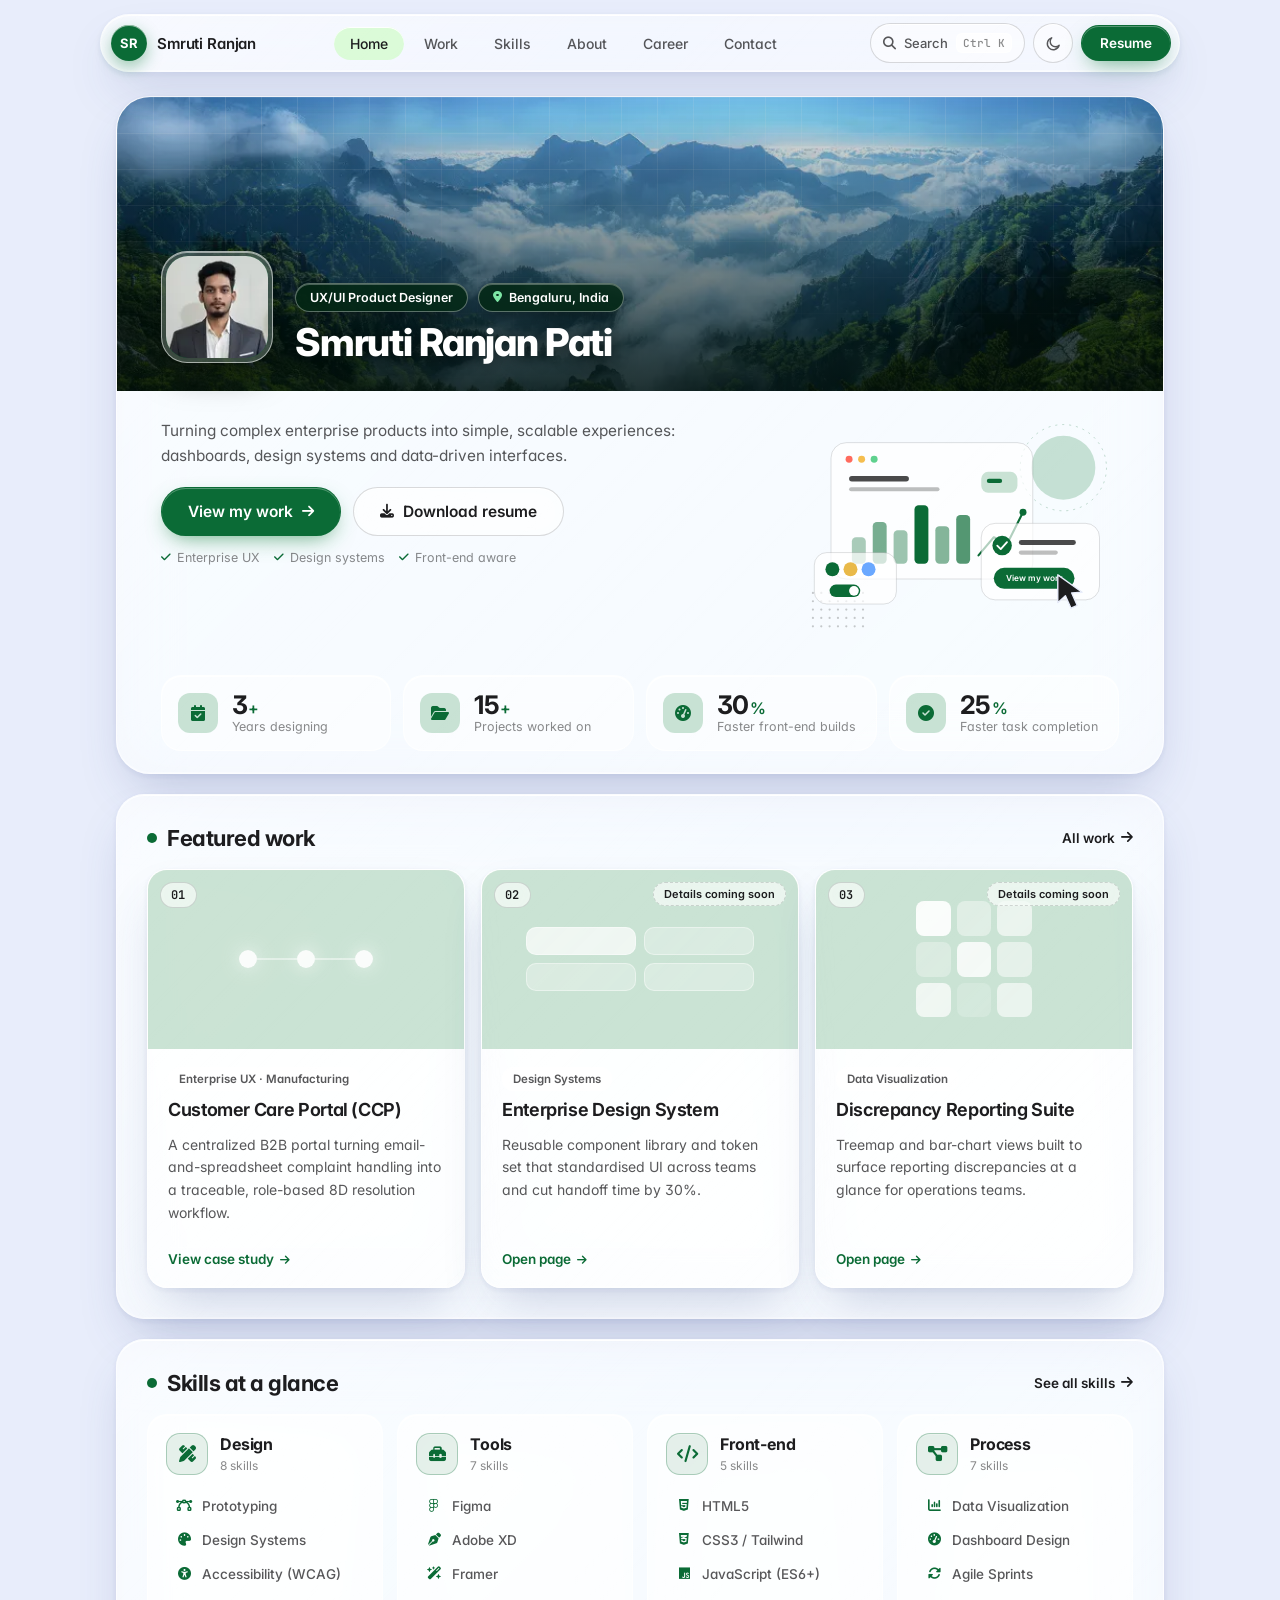
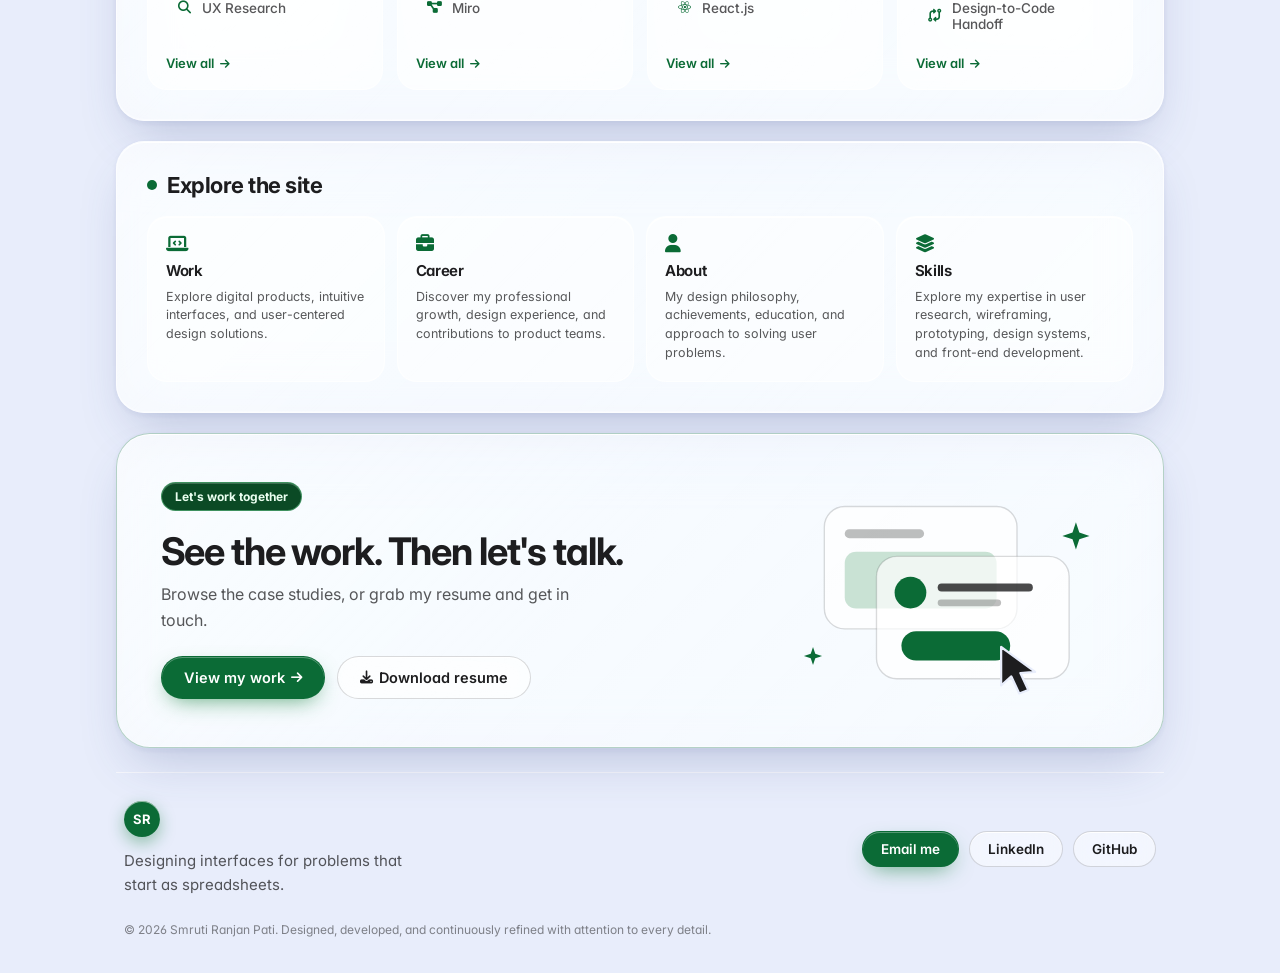
==== index.html @ a0b71710 "initial commit" ====
<!doctype html>
<html lang="en">
  <head>
    <meta charset="UTF-8" />
    <meta
      name="viewport"
      content="width=device-width, initial-scale=1.0, viewport-fit=cover"
    />
    <link rel="icon" type="image/x-icon" href="./assets/favicon.ico" />
    <link rel="apple-touch-icon" href="./assets/favicon.ico" />
    <title>Smruti Ranjan - UX/UI Product Designer</title>
    <meta
      name="description"
      content="Smruti Ranjan Pati - UX/UI Product Designer specializing in enterprise dashboards, design systems and data-driven interfaces."
    />
    <meta name="author" content="Smruti Ranjan Pati" />
    <meta name="theme-color" content="#05060B" />
    <meta name="robots" content="index, follow" />
    <link
      rel="canonical"
      href="https://smrutiranjanpati.github.io/Smruti-ranjan/"
    />
    <meta property="og:type" content="website" />
    <meta
      property="og:url"
      content="https://smrutiranjanpati.github.io/Smruti-ranjan/"
    />
    <meta
      property="og:title"
      content="Smruti Ranjan - UX/UI Product Designer"
    />
    <meta
      property="og:description"
      content="Enterprise dashboards, design systems and data-driven interfaces. connect: smrutirtg@gmail.com · +91 93484 04629."
    />
    <meta
      property="og:image"
      content="https://smrutiranjanpati.github.io/Smruti-ranjan/assets/Smruti_Ranjan.webp"
    />
    <meta name="twitter:card" content="summary" />

    <script type="application/ld+json">
      {
        "@context": "https://schema.org",
        "@type": "Person",
        "name": "Smruti Ranjan Pati",
        "jobTitle": "UX/UI Product Designer",
        "url": "https://smrutiranjanpati.github.io/Smruti-ranjan/",
        "email": "mailto:smrutirtg@gmail.com",
        "address": {
          "@type": "PostalAddress",
          "addressLocality": "Bengaluru",
          "addressCountry": "IN"
        },
        "sameAs": [
          "https://www.linkedin.com/in/smruti-ranjan007",
          "https://github.com/SmrutiRanjanPati"
        ]
      }
    </script>

    <link rel="preconnect" href="https://fonts.googleapis.com" />
    <link rel="preconnect" href="https://fonts.gstatic.com" crossorigin />
    <link rel="preconnect" href="https://cdnjs.cloudflare.com" crossorigin />
    <link
      href="https://fonts.googleapis.com/css2?family=Inter:wght@400;500;600;700;800&family=JetBrains+Mono:wght@400;500;600&display=swap"
      rel="stylesheet"
    />
    <link
      rel="stylesheet"
      href="https://cdnjs.cloudflare.com/ajax/libs/font-awesome/6.7.2/css/all.min.css"
    />
    <link rel="stylesheet" href="css/style.css" />
    <link rel="stylesheet" href="css/pages.css" />
    <script>
      (function () {
        var saved = localStorage.getItem("sr-theme");
        var theme =
          saved ||
          (window.matchMedia("(prefers-color-scheme: light)").matches
            ? "light"
            : "dark");
        if (theme === "light")
          document.documentElement.setAttribute("data-theme", "light");
      })();
    </script>
  </head>

  <body data-page="home">
    <div data-component="header"></div>
    <main id="top">
      <!-- HERO -->
      <section class="card hero reveal">
        <div class="hero-banner">
          <div class="hero-head">
            <div class="hero-avatar">
              <img
                src="./assets/Smruti_Ranjan.webp"
                alt="Portrait of Smruti Ranjan Pati"
                width="112"
                height="112"
                fetchpriority="high"
                decoding="async"
              />
            </div>
            <div class="hero-id">
              <div class="hero-top">
                <span class="page-eyebrow hero-eyebrow"
                  >UX/UI Product Designer</span
                >
                <p class="hero-meta">
                  <i class="fa-solid fa-location-dot" aria-hidden="true"></i
                  ><span>Bengaluru, India</span>
                </p>
              </div>
              <h1 class="hero-name">Smruti Ranjan Pati</h1>
            </div>
          </div>
        </div>

        <div class="hero-body">
          <div class="hero-copy">
            <p class="hero-headline">
              Turning complex enterprise products into simple, scalable
              experiences: dashboards, design systems and data-driven
              interfaces.
            </p>
            <div class="hero-actions">
              <a class="btn btn-solid btn-xl magnetic" href="work.html"
                >View my work
                <i class="fa-solid fa-arrow-right" aria-hidden="true"></i
              ></a>
              <a
                class="btn btn-outline btn-xl magnetic"
                href="Smruti_Ranjan_Pati_Resume.pdf"
                download
                ><i class="fa-solid fa-download" aria-hidden="true"></i>
                Download resume</a
              >
            </div>
            <p class="hero-note">
              <span
                ><i class="fa-solid fa-check" aria-hidden="true"></i> Enterprise
                UX</span
              >
              <span
                ><i class="fa-solid fa-check" aria-hidden="true"></i> Design
                systems</span
              >
              <span
                ><i class="fa-solid fa-check" aria-hidden="true"></i> Front-end
                aware</span
              >
            </p>
          </div>
          <div class="hero-art" data-art="hero" aria-hidden="true"></div>
        </div>

        <div class="stat-row">
          <div class="stat">
            <span class="stat-ico"
              ><i class="fa-solid fa-calendar-check" aria-hidden="true"></i
            ></span>
            <div class="stat-body">
              <div>
                <span class="stat-num" data-target="3">0</span
                ><span class="stat-suffix">+</span>
              </div>
              <span class="stat-label">Years designing</span>
            </div>
          </div>
          <div class="stat">
            <span class="stat-ico"
              ><i class="fa-solid fa-folder-open" aria-hidden="true"></i
            ></span>
            <div class="stat-body">
              <div>
                <span class="stat-num" data-target="15">0</span
                ><span class="stat-suffix">+</span>
              </div>
              <span class="stat-label">Projects worked on</span>
            </div>
          </div>
          <div class="stat">
            <span class="stat-ico"
              ><i class="fa-solid fa-gauge-high" aria-hidden="true"></i
            ></span>
            <div class="stat-body">
              <div>
                <span class="stat-num" data-target="30">0</span
                ><span class="stat-suffix">%</span>
              </div>
              <span class="stat-label">Faster front-end builds</span>
            </div>
          </div>
          <div class="stat">
            <span class="stat-ico"
              ><i class="fa-solid fa-circle-check" aria-hidden="true"></i
            ></span>
            <div class="stat-body">
              <div>
                <span class="stat-num" data-target="25">0</span
                ><span class="stat-suffix">%</span>
              </div>
              <span class="stat-label">Faster task completion</span>
            </div>
          </div>
        </div>
      </section>

      <div class="stack">
        <!-- FEATURED WORK -->
        <section class="card reveal" id="work">
          <div class="section-head">
            <h2 class="card-title">Featured work</h2>
            <a class="text-link" href="work.html"
              >All work
              <i class="fa-solid fa-arrow-right" aria-hidden="true"></i
            ></a>
          </div>
          <div class="work-grid" id="featuredWork"></div>
          <noscript
            ><p class="about-text">
              <a href="work.html">Browse all case studies</a>
            </p></noscript
          >
        </section>

        <!-- SKILLS AT A GLANCE (built from js/data.js by js/home.js) -->
        <section class="card reveal" id="skills-snapshot">
          <div class="section-head">
            <h2 class="card-title">Skills at a glance</h2>
            <a class="text-link" href="skills.html"
              >See all skills
              <i class="fa-solid fa-arrow-right" aria-hidden="true"></i
            ></a>
          </div>
          <div class="glance-grid" id="skillGlance"></div>
          <noscript
            ><p class="about-text">
              <a href="skills.html">Browse all skills</a>
            </p></noscript
          >
        </section>

        <!-- EXPLORE -->
        <section class="card reveal" id="explore">
          <h2 class="card-title">Explore the site</h2>
          <div class="explore-grid">
            <a class="explore-card" href="work.html"
              ><i class="fa-solid fa-laptop-code" aria-hidden="true"></i>
              <h3>Work</h3>
              <p>Explore digital products, intuitive interfaces, and user-centered design solutions.</p></a
            >
            <a class="explore-card" href="career.html"
              ><i class="fa-solid fa-briefcase" aria-hidden="true"></i>
              <h3>Career</h3>
              <p>Discover my professional growth, design experience, and contributions to product teams.</p></a
            >
            <a class="explore-card" href="about.html"
              ><i class="fa-solid fa-user" aria-hidden="true"></i>
              <h3>About</h3>
              <p>My design philosophy, achievements, education, and approach to solving user problems.</p></a
            >

            <a class="explore-card" href="skills.html"
              ><i class="fa-solid fa-layer-group" aria-hidden="true"></i>
              <h3>Skills</h3>
              <p>Explore my expertise in user research, wireframing, prototyping, design systems, and front-end development.</p></a
            >
          </div>
        </section>
      </div>
      <div data-component="footer"></div>
    </main>

    <script src="js/data.js" defer></script>
    <script src="js/illustrations.js" defer></script>
    <script src="js/components.js" defer></script>
    <script src="js/work.js" defer></script>
    <script src="js/home.js" defer></script>
  </body>
</html>
---- css/style.css ----
/* =====================================================================
   SMRUTI RANJAN — PORTFOLIO
   Liquid Glass design system
   Translucent, blurred, light-refracting surfaces over a living
   colour field. Token names are kept stable so the cursor
   and the case-study pages keep working.
   ===================================================================== */

/* ============ TOKENS ============ */
:root {
  /* base + legacy-compatible tokens */
  --void: #05060b;
  --surface: #11131b;
  --surface-2: rgba(255, 255, 255, 0.07);
  --surface-3: rgba(255, 255, 255, 0.12);
  --surface-4: rgba(185, 255, 163, 0.199);
  --text: #f5f5f7;
  --text-muted: rgba(245, 245, 247, 0.74);
  --text-faint: rgba(245, 245, 247, 0.52);

  /* accents (Apple system hues) */
  --violet: #15803d; /* primary accent — dark green (fills, buttons) */
  --violet-soft: rgba(21, 128, 61, 0.22);
  --eyebrow-color:#d0ffce;
  --page-eyebrow:#003315bd;
  --green-soft: rgba(95, 209, 142, 0.14);
  --cyan: #5fd18e; /* green used for icons / text accents */
  --amber: #ff9f0a;
  --pink: #ff375f;
  --purple: #bf5af2;
  --accent-ink: #ffffff;

  /* glass material */
  --glass-bg: rgba(255, 255, 255, 0.075);
  --glass-bg-hover: rgba(255, 255, 255, 0.115);
  --glass-tint: linear-gradient(135deg, rgba(255, 255, 255, 0.16), rgba(255, 255, 255, 0.02) 45%, rgba(255, 255, 255, 0.06));
  --border: rgba(255, 255, 255, 0.12);
  --border-strong: rgba(255, 255, 255, 0.24);
  --glass-edge: rgba(255, 255, 255, 0.38);
  --glass-shadow: 0 1px 0 rgba(255, 255, 255, 0.28) inset, 0 -1px 0 rgba(255, 255, 255, 0.04) inset,
    0 24px 60px -12px rgba(0, 0, 0, 0.55), 0 2px 6px rgba(0, 0, 0, 0.25);
  --glass-shadow-sm: 0 1px 0 rgba(255, 255, 255, 0.22) inset, 0 10px 28px -10px rgba(0, 0, 0, 0.5);
  --blur: blur(28px) saturate(180%);
  --blur-sm: blur(16px) saturate(160%);
  --scrim: rgba(4, 5, 9, 0.5);

  --orb-opacity: 0.62;

  --font-display: "Inter", -apple-system, "SF Pro Display", sans-serif;
  --font-body: "Inter", -apple-system, "SF Pro Text", sans-serif;
  --font-mono: "JetBrains Mono", ui-monospace, monospace;

  --wrap: 1080px; /* page width; grows on large screens (see pages.css) */
  --radius-xl: 34px;
  --radius-lg: 28px;
  --radius-md: 20px;
  --radius-sm: 14px;

  --ease: cubic-bezier(0.16, 0.84, 0.44, 1);
  --spring: cubic-bezier(0.34, 1.56, 0.64, 1);

  --shadow-sm: var(--glass-shadow-sm);
  --shadow-md: var(--glass-shadow);

  color-scheme: dark;
}

/* ============ LIGHT THEME ============ */
[data-theme="light"] {
  --void: #e8edfb;
  --surface: #ffffff;
  --surface-2: rgba(255, 255, 255, 0.5);
  --surface-3: rgba(255, 255, 255, 0.72);
  --surface-4:  rgba(181, 255, 159, 0.404);
  --text: #1d1d1f;
  --text-muted: rgba(29, 29, 31, 0.74);
  --text-faint: rgba(29, 29, 31, 0.52);

  --violet: #0b6b36;
  --violet-soft: rgba(21, 128, 61, 0.22);
  --eyebrow-color:#d0ffce;
  --page-eyebrow:#003315bd;
  --green-soft: rgba(11, 107, 54, 0.1);
  --cyan: #0b6b36;
  --amber: #d9630a;
  --pink: #d70a3c;
  --purple: #8e3fc4;

  --glass-bg: rgba(255, 255, 255, 0.5);
  --glass-bg-hover: rgba(255, 255, 255, 0.68);
  --glass-tint: linear-gradient(135deg, rgba(255, 255, 255, 0.7), rgba(255, 255, 255, 0.1) 45%, rgba(255, 255, 255, 0.3));
  --border: rgba(255, 255, 255, 0.65);
  --border-strong: rgba(29, 29, 31, 0.16);
  --glass-edge: rgba(255, 255, 255, 0.95);
  --glass-shadow: 0 1px 0 rgba(255, 255, 255, 0.95) inset, 0 -1px 0 rgba(255, 255, 255, 0.4) inset,
    0 24px 50px -16px rgba(60, 80, 140, 0.28), 0 2px 6px rgba(60, 80, 140, 0.08);
  --glass-shadow-sm: 0 1px 0 rgba(255, 255, 255, 0.9) inset, 0 10px 24px -10px rgba(60, 80, 140, 0.28);
  --scrim: rgba(20, 24, 40, 0.35);
  --orb-opacity: 0.55;

  color-scheme: light;
}

/* ============ BASE ============ */
* {
  box-sizing: border-box;
}

html {
  scroll-behavior: smooth;
}

body {
  margin: 0;
  min-height: 100vh;
  background: var(--void);
  color: var(--text);
  font-family: var(--font-body);
  font-feature-settings: "cv11", "ss01";
  -webkit-font-smoothing: antialiased;
  overflow-x: hidden;
  transition: background-color 0.4s var(--ease), color 0.3s var(--ease);
}

h1,
h2,
h3,
h4 {
  font-family: var(--font-display);
  margin: 0;
  letter-spacing: -0.022em;
}

p {
  margin: 0;
  line-height: 1.62;
  color: var(--text-muted);
}

a {
  color: inherit;
  text-decoration: none;
}

ul {
  margin: 0;
  padding: 0;
  list-style: none;
}

section {
  scroll-margin-top: 110px;
}

:focus-visible {
  outline: 2px solid var(--cyan);
  outline-offset: 3px;
  border-radius: 10px;
}

@media (prefers-reduced-motion: reduce) {
  * {
    animation: none !important;
    transition: none !important;
    scroll-behavior: auto !important;
  }
}

/* ============ GLASS MATERIAL (shared) ============ */
.card,
.topnav-inner,
.tabbar,
.work-tile,
.cs-tabs,
.lightbox-content {
  position: relative;
  background: var(--glass-bg);
  -webkit-backdrop-filter: var(--blur);
  backdrop-filter: var(--blur);
  border: 1px solid var(--border);
  box-shadow: var(--glass-shadow);
}

/* specular sheen — the "liquid" highlight along the top-left edge */
.card::before,
.topnav-inner::before,
.tabbar::before,
.work-tile::before,
.cs-tabs::before,
.lightbox-content::before {
  content: "";
  position: absolute;
  inset: 0;
  border-radius: inherit;
  background: var(--glass-tint);
  pointer-events: none;
  z-index: 0;
  -webkit-mask: linear-gradient(#000, #000) content-box, linear-gradient(#000, #000);
  opacity: 0.55;
}

.card > *{
  position: relative;
  z-index: 1;
}

/* fallback when backdrop-filter is unsupported */
@supports not ((backdrop-filter: blur(1px)) or (-webkit-backdrop-filter: blur(1px))) {
  .card,
  .topnav-inner,
  .tabbar,
  .work-tile,
  .cs-tabs,
  .lightbox-content {
    background: var(--surface);
  }
}

/* ============ CURSOR ============ */

/* ============ TOP NAV (floating glass capsule) ============ */
.topnav {
  position: sticky;
  top: 0;
  z-index: 100;
  padding: 14px 16px 0;
}

.topnav-inner {
  max-width: var(--wrap);
  margin: 0 auto;
  padding: 8px 8px 8px 10px;
  border-radius: 999px;
  display: flex;
  align-items: center;
  justify-content: space-between;
  gap: 20px;
  transition: box-shadow 0.3s var(--ease), background 0.3s var(--ease);
}

.topnav.scrolled .topnav-inner {
  background: var(--glass-bg-hover);
}

.brand {
  display: flex;
  align-items: center;
  gap: 10px;
  position: relative;
  z-index: 1;
}

.brand-mark {
  width: 36px;
  height: 36px;
  border-radius: 25px;
  display: grid;
  place-items: center;
  background: var(--violet);
  font-family: var(--font-display);
  font-weight: 700;
  font-size: 13px;
  letter-spacing: 0;
  color: #fff;
  box-shadow: 0 1px 0 rgba(255, 255, 255, 0.55) inset, 0 6px 16px rgba(21, 128, 61, 0.4);
}

.brand-name {
  font-weight: 600;
  font-size: 15px;
  letter-spacing: -0.01em;
}

.nav-links {
  display: flex;
  gap: 4px;
  position: relative;
  z-index: 1;
}

.nav-links a {
  font-size: 14px;
  font-weight: 500;
  color: var(--text-muted);
  padding: 8px 16px;
  border-radius: 999px;
  transition: color 0.2s, background 0.25s var(--ease);
}

.nav-links a:hover {
  color: var(--text);
  background: var(--glass-bg-hover);
}

.nav-links a.active {
  color: var(--text);
  background: var(--surface-4);
  box-shadow: 0 1px 0 var(--glass-edge) inset;
}

.nav-cta {
  display: flex;
  gap: 8px;
  align-items: center;
  position: relative;
  z-index: 1;
}

/* ============ BUTTONS ============ */
.btn {
  font-family: var(--font-body);
  font-weight: 600;
  font-size: 13.5px;
  padding: 9px 18px;
  border-radius: 999px;
  display: inline-flex;
  align-items: center;
  justify-content: center;
  gap: 6px;
  white-space: nowrap;
  border: 1px solid transparent;
  cursor: pointer;
  transition: transform 0.25s var(--spring), box-shadow 0.25s var(--ease), background 0.2s, border-color 0.2s, color 0.2s;
}

.btn-solid {
  color: var(--accent-ink);
  background: var(--violet);
  box-shadow: 0 1px 0 rgba(255, 255, 255, 0.35) inset, 0 4px 12px -4px rgba(21, 128, 61, 0.55);
}

.btn-solid:hover {
  filter: brightness(1.08);
}

.btn-outline {
  color: var(--text);
  background: var(--glass-bg);
  border-color: var(--border-strong);
  -webkit-backdrop-filter: var(--blur-sm);
  backdrop-filter: var(--blur-sm);
  box-shadow: 0 1px 0 var(--glass-edge) inset;
}

.btn-outline:hover {
  background: var(--glass-bg-hover);
  border-color: var(--glass-edge);
}

.btn:active {
  transform: scale(0.96) !important;
}

.btn:disabled {
  opacity: 0.4;
  cursor: not-allowed;
}

/* ============ THEME TOGGLE ============ */
.theme-toggle {
  width: 40px;
  height: 40px;
  flex: none;
  border-radius: 50%;
  display: grid;
  place-items: center;
  background: var(--glass-bg);
  border: 1px solid var(--border-strong);
  box-shadow: 0 1px 0 var(--glass-edge) inset;
  color: var(--text-muted);
  cursor: pointer;
  transition: color 0.2s, background 0.2s, transform 0.4s var(--spring);
}

.theme-toggle:hover {
  color: var(--text);
  background: var(--glass-bg-hover);
}

.theme-toggle svg {
  width: 17px;
  height: 17px;
}

.theme-toggle .icon-moon {
  display: none;
}

[data-theme="light"] .theme-toggle .icon-sun {
  display: none;
}

[data-theme="light"] .theme-toggle .icon-moon {
  display: block;
}

.theme-toggle.spin {
  transform: rotate(180deg) scale(0.9);
}

/* ============ LAYOUT ============ */
main {
  max-width: var(--wrap);
  margin: 0 auto;
  padding: 24px 16px;
  position: relative;
  z-index: 1;
}

/* ============ CARDS ============ */
.card {
  border-radius: var(--radius-lg);
  padding: 30px;
  transition: transform 0.15s linear, background 0.3s, border-color 0.3s;
}

.card-title {
  font-size: 22px;
  font-weight: 700;
  margin-bottom: 18px;
  display: flex;
  align-items: center;
  gap: 10px;
}

.card-title::before {
  content: "";
  width: 10px;
  height: 10px;
  border-radius: 50%;
  background: var(--violet);
  display: inline-block;
  flex: none;
}

/* reveal-on-scroll */
.reveal {
  opacity: 0;
  transform: translateY(26px) scale(0.985);
  transition: opacity 0.8s var(--ease), transform 0.8s var(--ease);
}

.reveal.in {
  opacity: 1;
  transform: none;
}

/* ============ HERO / PROFILE ============ */

/* banner image (original) */

/* ============ ABOUT ============ */
.about-text {
  margin-bottom: 12px;
  font-size: 15px;
}

.tag-row {
  display: flex;
  flex-wrap: wrap;
  gap: 8px;
  margin-top: 18px;
}

.tag {
  font-size: 12.5px;
  font-weight: 600;
  padding: 7px 14px;
  border-radius: 999px;
  background: var(--glass-bg);
  border: 1px solid var(--border);
  box-shadow: 0 1px 0 var(--glass-edge) inset;
  color: var(--text);
}

/* ============ ACHIEVEMENTS (compact, all visible) ============ */
.ach-grid {
  display: grid;
  grid-template-columns: 1fr 1fr;
  gap: 12px;
}

.ach-item {
  display: flex;
  gap: 14px;
  align-items: center;
  padding: 12px;
  border-radius: var(--radius-md);
  background: var(--surface-2);
  border: 1px solid var(--border);
  box-shadow: 0 1px 0 var(--glass-edge) inset;
}

.ach-media {
  position: relative;
  flex: none;
  width: 92px;
  height: 92px;
  border-radius: var(--radius-sm);
  overflow: hidden;
  background: var(--surface-3);
  border: 1px solid var(--border);
  display: grid;
  place-items: center;
  color: var(--amber);
  font-size: 26px;
}

.ach-media img {
  position: absolute;
  inset: 0;
  width: 100%;
  height: 100%;
  object-fit: cover;
}

.ach-body {
  min-width: 0;
}

.ach-body h3 {
  font-size: 15px;
  font-weight: 650;
  line-height: 1.3;
  margin-bottom: 2px;
}

.ach-meta {
  display: block;
  font-size: 12px;
  font-weight: 600;
  color: var(--text-faint);
  margin-bottom: 6px;
}

.ach-body p {
  font-size: 13px;
  line-height: 1.5;
}

@media (max-width: 700px) {
  .ach-grid {
    grid-template-columns: 1fr;
  }

  .ach-media {
    width: 76px;
    height: 76px;
  }
}

/* ============ EXPERIENCE ============ */
.exp-item {
  display: flex;
  gap: 16px;
  padding: 22px 0;
  border-top: 1px solid var(--border);
}

.exp-item:first-of-type {
  border-top: none;
  padding-top: 0;
}

.exp-logo {
  flex: none;
  padding: 7px;
  width: 50px;
  height: 50px;
  border-radius: 16px;
  background: var(--surface-3);
  border: 1px solid var(--border);
  box-shadow: 0 1px 0 var(--glass-edge) inset;
  display: grid;
  place-items: center;
  font-family: var(--font-mono);
  font-size: 12px;
  font-weight: 600;
  color: var(--text);
  object-fit: contain;
}

.exp-body {
  flex: 1;
  min-width: 0;
}

.exp-head {
  display: flex;
  justify-content: space-between;
  align-items: baseline;
  gap: 12px;
  flex-wrap: wrap;
}

.exp-head h3 {
  font-size: 17px;
  font-weight: 650;
}

.exp-date {
  font-family: var(--font-mono);
  font-size: 12px;
  color: var(--text-faint);
  white-space: nowrap;
}

.exp-company {
  font-size: 14px;
  margin: 4px 0 12px;
  color: var(--text-muted);
}

.exp-points li {
  position: relative;
  padding-left: 18px;
  font-size: 14.5px;
  color: var(--text-muted);
  margin-bottom: 7px;
  line-height: 1.55;
}

.exp-points li::before {
  content: "";
  position: absolute;
  left: 2px;
  top: 0.62em;
  width: 6px;
  height: 6px;
  border-radius: 50%;
  background: var(--cyan);
  opacity: 0.8;
}

/* ============ WORK GRID ============ */
.work-grid {
  display: grid;
  grid-template-columns: 1fr 1fr;
  gap: 16px;
}

.work-tile {
  border-radius: var(--radius-md);
  overflow: hidden;
  cursor: pointer;
  background: var(--glass-bg);
  transition: transform 0.3s var(--spring), background 0.25s, box-shadow 0.3s var(--ease);
}

.work-tile:hover {
  background: var(--glass-bg-hover);
  transform: translateY(-4px);
}

.work-tile:focus-visible {
  outline: 2px solid var(--cyan);
  outline-offset: 3px;
}

.work-visual {
  height: 150px;
  position: relative;
  display: flex;
  align-items: center;
  justify-content: center;
  padding: 16px;
  overflow: hidden;
  z-index: 1;
}

.work-visual::after {
  content: "View case study";
  position: absolute;
  inset: 0;
  display: flex;
  align-items: center;
  justify-content: center;
  font-size: 13px;
  font-weight: 600;
  color: #fff;
  background: var(--scrim);
  -webkit-backdrop-filter: blur(8px);
  backdrop-filter: blur(8px);
  opacity: 0;
  transition: opacity 0.25s var(--ease);
  pointer-events: none;
}

.work-tile:hover .work-visual::after {
  opacity: 1;
}

.work-visual--1,
.work-visual--2,
.work-visual--3,
.work-visual--4 {
  background: var(--violet-soft);
}

.mock-bars {
  display: flex;
  align-items: flex-end;
  gap: 8px;
  height: 84px;
}

.mock-bars span {
  width: 14px;
  height: var(--h);
  background: rgba(255, 255, 255, 0.55);
  border: 1px solid rgba(255, 255, 255, 0.6);
  box-shadow: 0 1px 0 rgba(255, 255, 255, 0.7) inset;
  border-radius: 6px;
}

.mock-components {
  display: grid;
  grid-template-columns: 1fr 1fr;
  gap: 8px;
  width: 80%;
}

.mock-components span {
  height: 28px;
  border-radius: 10px;
  background: rgba(255, 255, 255, 0.3);
  border: 1px solid rgba(255, 255, 255, 0.4);
}

.mock-components span:first-child {
  background: rgba(255, 255, 255, 0.7);
}

.mock-map {
  display: grid;
  grid-template-columns: repeat(3, 1fr);
  gap: 6px;
  width: 116px;
}

.mock-map .cell {
  aspect-ratio: 1;
  border-radius: 8px;
  background: #fff;
  opacity: var(--o);
}

.mock-flow {
  display: flex;
  align-items: center;
  width: 100%;
  justify-content: center;
}

.mock-flow .node {
  width: 18px;
  height: 18px;
  border-radius: 50%;
  background: rgba(255, 255, 255, 0.9);
  box-shadow: 0 0 18px rgba(255, 255, 255, 0.7);
  flex: none;
}

.mock-flow .line {
  height: 2px;
  width: 40px;
  background: rgba(255, 255, 255, 0.45);
  flex: none;
}

.work-info {
  padding: 18px 20px 20px;
  position: relative;
  z-index: 1;
}

.work-info h3 {
  font-size: 17px;
  font-weight: 650;
  margin-bottom: 6px;
}

.work-info p {
  font-size: 13px;
  margin-bottom: 12px;
}

.work-tag {
  font-size: 11.5px;
  font-weight: 600;
  padding: 4px 10px;
  border-radius: 999px;
  background: var(--surface-3);
  border: 1px solid var(--border);
  color: var(--text-muted);
}

.copy-btn {
  position: relative;
  flex: none;
  width: 34px;
  height: 34px;
  border-radius: 50%;
  display: grid;
  place-items: center;
  background: var(--surface-2);
  border: 1px solid var(--border);
  box-shadow: 0 1px 0 var(--glass-edge) inset;
  color: var(--text-muted);
  cursor: pointer;
  transition: color 0.2s, background 0.2s, transform 0.25s var(--spring);
}

.copy-btn:hover {
  color: var(--text);
  background: var(--surface-3);
}

.copy-btn svg {
  width: 14px;
  height: 14px;
}

.copy-toast {
  position: absolute;
  bottom: calc(100% + 10px);
  left: 50%;
  transform: translateX(-50%) translateY(4px);
  background: var(--text);
  color: var(--void);
  font-size: 11.5px;
  font-weight: 600;
  padding: 6px 11px;
  border-radius: 999px;
  white-space: nowrap;
  opacity: 0;
  pointer-events: none;
  transition: opacity 0.2s var(--ease), transform 0.2s var(--ease);
}

.copy-btn.copied .copy-toast {
  opacity: 1;
  transform: translateX(-50%) translateY(0);
}

.copy-btn.copied {
  color: var(--cyan);
}

@keyframes shimmer {
  from {
    transform: translateX(-100%);
  }
  to {
    transform: translateX(100%);
  }
}

/* ============ PAGINATION ============ */

/* ============ SKILLS ============ */

.pill-row {
  display: flex;
  flex-wrap: wrap;
  gap: 8px;
}

.pill {
  font-size: 13px;
  font-weight: 600;
  padding: 8px 15px;
  border-radius: 999px;
  background: var(--glass-bg);
  border: 1px solid var(--border);
  box-shadow: 0 1px 0 var(--glass-edge) inset;
  -webkit-backdrop-filter: var(--blur-sm);
  backdrop-filter: var(--blur-sm);
  color: var(--text);
  display: inline-flex;
  align-items: center;
  gap: 8px;
  transition: background 0.2s, transform 0.3s var(--spring);
}

.pill:hover {
  background: var(--glass-bg-hover);
  transform: translateY(-2px) scale(1.03);
}

.pill i {
  font-size: 0.85em;
  color: var(--cyan);
}

/* ============ CERTIFICATIONS / EDUCATION ============ */
.cert-item,
.edu-item {
  display: flex;
  gap: 16px;
  align-items: center;
  padding: 16px 0;
  border-top: 1px solid var(--border);
}

.cert-item:first-of-type,
.edu-item:first-of-type {
  border-top: none;
  padding-top: 0;
}

.cert-item h3,
.edu-item h3 {
  font-size: 16px;
  font-weight: 650;
  margin-bottom: 3px;
}

.cert-item p,
.edu-item p {
  font-size: 14px;
  margin-bottom: 3px;
}

.edu-item span {
  font-family: var(--font-mono);
  font-size: 12px;
  color: var(--text-faint);
}

/* ============ SIDEBAR ============ */

.connect-icon {
  width: 30px;
  height: 30px;
  border-radius: 10px;
  background: var(--surface-3);
  border: 1px solid var(--border);
  box-shadow: 0 1px 0 var(--glass-edge) inset;
  display: grid;
  place-items: center;
  font-size: 12px;
  flex: none;
}

/* ============ FOOTER ============ */
.site-footer {
  margin-top: 24px;
  padding: 28px 8px 10px;
  border-top: 1px solid var(--border);
}

.footer-inner {
  display: flex;
  justify-content: space-between;
  align-items: center;
  gap: 20px;
  flex-wrap: wrap;
  margin-bottom: 22px;
}

.footer-tag {
  font-size: 15px;
  margin-top: 12px;
  max-width: 300px;
}

.footer-actions {
  display: flex;
  gap: 10px;
  flex-wrap: wrap;
}

.footer-copy {
  font-size: 12px;
  color: var(--text-faint);
}

/* ============ CASE STUDY PAGES ============ */
.cs-back {
  display: inline-flex;
  align-items: center;
  gap: 7px;
  font-size: 14px;
  font-weight: 600;
  color: var(--text-muted);
  margin-bottom: 8px;
  padding: 8px 14px 8px 10px;
  border-radius: 999px;
  background: var(--glass-bg);
  border: 1px solid var(--border);
  box-shadow: 0 1px 0 var(--glass-edge) inset;
  -webkit-backdrop-filter: var(--blur-sm);
  backdrop-filter: var(--blur-sm);
  transition: color 0.2s, gap 0.2s;
}

.cs-back svg {
  width: 16px;
  height: 16px;
}

.cs-back:hover {
  color: var(--text);
  gap: 10px;
}

.cs-hero {
  padding-bottom: 28px;
  margin-top: 10px;
}

.cs-eyebrow {
  display: inline-block;
  font-size: 12px;
  font-weight: 600;
  color: var(--text);
  background: var(--violet-soft);
  border: 1px solid var(--border);
  box-shadow: 0 1px 0 var(--glass-edge) inset;
  padding: 6px 13px;
  border-radius: 999px;
  margin-bottom: 18px;
}

.cs-hero h1 {
  font-size: clamp(30px, 5vw, 48px);
  font-weight: 800;
  letter-spacing: -0.035em;
  line-height: 1.05;
  margin-bottom: 16px;
  max-width: 20ch;
}

.cs-hero > .about-text {
  font-size: 15.5px;
  max-width: 62ch;
  margin-bottom: 26px;
}

.cs-meta-grid {
  display: grid;
  grid-template-columns: repeat(4, 1fr);
  gap: 18px;
  padding: 20px 0;
  margin-bottom: 22px;
  border-top: 1px solid var(--border);
  border-bottom: 1px solid var(--border);
}

.cs-meta-item h4 {
  font-size: 11px;
  text-transform: uppercase;
  letter-spacing: 0.08em;
  color: var(--text-faint);
  margin-bottom: 6px;
  font-weight: 600;
}

.cs-meta-item p {
  font-size: 14.5px;
  color: var(--text);
  line-height: 1.45;
}

.cs-share-row {
  display: flex;
  align-items: center;
  gap: 10px;
  flex-wrap: wrap;
  margin-bottom: 6px;
}

.cs-share-label {
  font-size: 12.5px;
  font-weight: 600;
  color: var(--text-faint);
  margin-right: 2px;
}

.share-btn {
  position: relative;
  display: inline-flex;
  align-items: center;
  gap: 7px;
  padding: 9px 16px;
  border-radius: 999px;
  background: var(--glass-bg);
  border: 1px solid var(--border);
  box-shadow: 0 1px 0 var(--glass-edge) inset;
  color: var(--text);
  font-size: 13px;
  font-weight: 600;
  cursor: pointer;
  transition: background 0.2s, transform 0.3s var(--spring);
}

.share-btn:hover {
  background: var(--glass-bg-hover);
  transform: translateY(-2px);
}

.share-btn svg {
  width: 14px;
  height: 14px;
}

.share-btn.copy-btn {
  width: auto;
  height: auto;
  border-radius: 999px;
}

.share-btn .copy-toast {
  bottom: calc(100% + 10px);
}

.cs-section {
  margin-top: 28px;
  padding-top: 28px;
  border-top: 1px solid var(--border);
}

.cs-section:first-of-type {
  margin-top: 0;
  padding-top: 0;
  border-top: none;
}

.cs-section h3 {
  font-size: 19px;
  font-weight: 700;
  margin-bottom: 12px;
}

.cs-state {
  display: flex;
  flex-direction: column;
  align-items: center;
  justify-content: center;
  gap: 14px;
  text-align: center;
  padding: 70px 24px;
}

@keyframes spin {
  to {
    transform: rotate(360deg);
  }
}

.cs-state h3 {
  font-size: 17px;
}

.cs-state p {
  font-size: 14px;
  max-width: 44ch;
}

/* ============ GALLERY + LIGHTBOX ============ */
.gallery-note {
  font-size: 13px;
  color: var(--text-faint);
  margin-bottom: 16px;
}

.gallery-grid {
  display: grid;
  grid-template-columns: repeat(auto-fill, minmax(190px, 1fr));
  gap: 12px;
}

.gallery-tile {
  position: relative;
  aspect-ratio: 4 / 3;
  border-radius: var(--radius-md);
  border: 1px solid var(--border);
  background: var(--glass-bg);
  box-shadow: 0 1px 0 var(--glass-edge) inset;
  display: flex;
  align-items: center;
  justify-content: center;
  overflow: hidden;
  text-align: center;
  cursor: pointer;
  padding: 0;
  color: inherit;
  font: inherit;
  transition: transform 0.3s var(--spring), border-color 0.2s;
}

.gallery-tile:hover {
  transform: translateY(-3px) scale(1.015);
  border-color: var(--glass-edge);
}

.gallery-tile img {
  width: 100%;
  height: 100%;
  object-fit: cover;
  display: block;
}

.gallery-tile .placeholder-label {
  font-size: 13px;
  font-weight: 600;
  color: var(--text);
  padding: 0 12px;
}

.gallery-tile .view-hint {
  position: absolute;
  inset: 0;
  display: flex;
  align-items: center;
  justify-content: center;
  font-size: 12px;
  font-weight: 600;
  color: #fff;
  background: var(--scrim);
  -webkit-backdrop-filter: blur(6px);
  backdrop-filter: blur(6px);
  opacity: 0;
  transition: opacity 0.2s var(--ease);
}

.gallery-tile:hover .view-hint {
  opacity: 1;
}

.lightbox {
  position: fixed;
  inset: 0;
  z-index: 500;
  display: flex;
  align-items: center;
  justify-content: center;
  padding: 24px;
  background: var(--scrim);
  -webkit-backdrop-filter: blur(14px);
  backdrop-filter: blur(14px);
}

.lightbox[hidden] {
  display: none;
}

.lightbox-content {
  width: min(580px, 100%);
  border-radius: var(--radius-lg);
  overflow: hidden;
  animation: pop 0.35s var(--spring);
}

@keyframes pop {
  from {
    opacity: 0;
    transform: scale(0.92);
  }
  to {
    opacity: 1;
    transform: none;
  }
}

.lightbox-visual {
  position: relative;
  z-index: 1;
  height: 230px;
  background: var(--violet-soft);
  display: flex;
  align-items: center;
  justify-content: center;
  border-bottom: 1px solid var(--border);
}

.lightbox-visual .placeholder-label {
  font-size: 14px;
  font-weight: 600;
  padding: 0 20px;
  text-align: center;
}

.lightbox-visual img {
  width: 100%;
  height: 100%;
  object-fit: cover;
}

.lightbox-body {
  padding: 22px 24px 26px;
  position: relative;
  z-index: 1;
}

.lightbox-body h4 {
  font-size: 18px;
  margin-bottom: 8px;
  padding-right: 34px;
}

.lightbox-body p {
  font-size: 14px;
}

.lightbox-close {
  position: absolute;
  top: 18px;
  right: 18px;
  width: 32px;
  height: 32px;
  border-radius: 50%;
  border: 1px solid var(--border-strong);
  background: var(--glass-bg-hover);
  color: var(--text);
  display: grid;
  place-items: center;
  cursor: pointer;
  transition: transform 0.25s var(--spring);
}

.lightbox-close:hover {
  transform: scale(1.1);
}

/* ============ CASE STUDY TABS ============ */
.cs-tabs {
  margin-top: 18px;
  position: sticky;
  top: 84px;
  z-index: 20;
  display: flex;
  gap: 4px;
  overflow-x: auto;
  padding: 6px;
  border-radius: 999px;
  scrollbar-width: none;
}

.cs-tabs::-webkit-scrollbar {
  display: none;
}

.cs-tab {
  position: relative;
  z-index: 1;
  flex: 0 0 auto;
  padding: 10px 18px;
  border-radius: 999px;
  font-size: 13.5px;
  font-weight: 600;
  color: var(--text-muted);
  background: transparent;
  border: 1px solid transparent;
  cursor: pointer;
  white-space: nowrap;
  font-family: var(--font-body);
  transition: color 0.2s, background 0.25s var(--ease);
}

.cs-tab:hover {
  color: var(--text);
}

.cs-tab.active {
  color: var(--text);
  background: var(--surface-3);
  border-color: var(--border-strong);
  box-shadow: 0 1px 0 var(--glass-edge) inset, 0 6px 16px -6px rgba(0, 0, 0, 0.4);
}

.cs-panel-wrap {
  margin-top: 14px;
}

.cs-panel {
  display: none;
  animation: csFadeUp 0.35s var(--ease);
}

.cs-panel.active {
  display: block;
}

@keyframes csFadeUp {
  from {
    opacity: 0;
    transform: translateY(8px);
  }
  to {
    opacity: 1;
    transform: none;
  }
}

.panel-title {
  font-size: 24px;
  font-weight: 700;
  margin-bottom: 12px;
}

.block-title {
  font-size: 16px;
  font-weight: 650;
  margin: 26px 0 10px;
}

.body-text {
  font-size: 15px;
  margin-bottom: 12px;
}

.callout {
  margin: 16px 0;
  padding: 16px 18px;
  border-radius: var(--radius-sm);
  background: var(--violet-soft);
  border: 1px solid var(--border);
  box-shadow: 0 1px 0 var(--glass-edge) inset;
  font-size: 14.5px;
  line-height: 1.55;
  color: var(--text);
}

ul.plain-list {
  margin: 0 0 8px;
  padding-left: 1.2em;
  color: var(--text-muted);
  font-size: 14.5px;
  line-height: 1.65;
  list-style: disc;
}

ul.plain-list li {
  margin-bottom: 5px;
}

ul.plain-list li::marker {
  color: var(--cyan);
}

ul.two-col {
  columns: 2;
  column-gap: 30px;
}

table.data-table {
  width: 100%;
  border-collapse: collapse;
  margin: 10px 0 20px;
  font-size: 14px;
}

table.data-table th {
  text-align: left;
  font-size: 11px;
  text-transform: uppercase;
  letter-spacing: 0.06em;
  color: var(--text-faint);
  padding: 8px 12px;
  border-bottom: 1px solid var(--border);
}

table.data-table td {
  padding: 10px 12px;
  border-bottom: 1px solid var(--border);
  color: var(--text-muted);
  vertical-align: top;
}

table.data-table td:first-child {
  color: var(--text);
  font-weight: 600;
  white-space: nowrap;
}

/* timeline */
.cs-timeline {
  display: flex;
  flex-direction: column;
  margin: 12px 0 22px;
}

.cs-timeline-item {
  display: flex;
  gap: 16px;
}

.cs-timeline-rail {
  display: flex;
  flex-direction: column;
  align-items: center;
  flex: none;
}

.cs-timeline-node {
  width: 18px;
  height: 18px;
  border-radius: 50%;
  border: 1px solid var(--glass-edge);
  background: var(--glass-bg-hover);
  box-shadow: 0 1px 0 var(--glass-edge) inset;
  flex: none;
  margin-top: 2px;
}

.cs-timeline-item:first-child .cs-timeline-node {
  background: var(--violet);
  border-color: transparent;
}

.cs-timeline-line {
  width: 2px;
  flex: 1;
  background: var(--border-strong);
  margin: 3px 0;
  min-height: 20px;
  border-radius: 2px;
}

.cs-timeline-item:last-child .cs-timeline-line {
  display: none;
}

.cs-timeline-body {
  padding-bottom: 22px;
  min-width: 0;
}

.cs-timeline-body h4 {
  font-size: 15px;
  margin-bottom: 4px;
}

.cs-timeline-body p {
  font-size: 13.5px;
  line-height: 1.55;
}

.cs-timeline-owner {
  display: inline-block;
  margin-top: 8px;
  font-size: 11.5px;
  font-weight: 600;
  color: var(--text);
  background: var(--surface-3);
  border: 1px solid var(--border);
  padding: 4px 11px;
  border-radius: 999px;
}

/* paired / chip / grid components (inner glass, no extra blur) */
.pair-grid {
  display: grid;
  grid-template-columns: repeat(auto-fill, minmax(230px, 1fr));
  gap: 10px;
  margin: 12px 0 22px;
}

.pair-card,
.discipline-card,
.metric-chip,
.profile-row {
  border: 1px solid var(--border);
  border-radius: var(--radius-sm);
  background: var(--surface-2);
  box-shadow: 0 1px 0 var(--glass-edge) inset;
}

.pair-card {
  padding: 15px 17px;
}

.pair-card .pair-title {
  font-size: 14px;
  font-weight: 650;
  color: var(--text);
  margin-bottom: 6px;
  line-height: 1.4;
}

.pair-card .pair-desc {
  font-size: 13px;
  line-height: 1.55;
}

.discipline-grid {
  display: grid;
  grid-template-columns: repeat(auto-fill, minmax(230px, 1fr));
  gap: 10px;
  margin: 12px 0 22px;
}

.discipline-card {
  padding: 14px 16px;
}

.discipline-card .code {
  font-family: var(--font-mono);
  color: var(--cyan);
  font-size: 0.82rem;
  font-weight: 600;
}

.discipline-card .purpose {
  font-size: 0.9rem;
  margin-top: 5px;
  color: var(--text);
}

.steps-row {
  display: flex;
  flex-wrap: wrap;
  gap: 8px;
  margin: 12px 0 22px;
}

.step-chip {
  font-size: 0.82rem;
  font-weight: 600;
  padding: 7px 14px;
  border-radius: 999px;
  border: 1px solid var(--border);
  background: var(--surface-2);
  box-shadow: 0 1px 0 var(--glass-edge) inset;
  color: var(--text-muted);
}

.step-chip.final {
  color: #fff;
  background: var(--violet);
  border-color: transparent;
}

.metrics-grid {
  display: grid;
  grid-template-columns: repeat(auto-fill, minmax(170px, 1fr));
  gap: 10px;
  margin: 12px 0 22px;
}

.metric-chip {
  padding: 12px 14px;
  font-size: 0.88rem;
  font-weight: 500;
  color: var(--text);
}

.profile-rows {
  display: flex;
  flex-direction: column;
  gap: 8px;
  margin: 12px 0 22px;
}

.profile-row {
  display: flex;
  align-items: center;
  gap: 14px;
  padding: 13px 15px;
}

.profile-avatar {
  width: 38px;
  height: 38px;
  border-radius: 50%;
  background: var(--violet);
  color: #fff;
  display: flex;
  align-items: center;
  justify-content: center;
  font-size: 11px;
  font-weight: 700;
  flex: none;
  box-shadow: 0 1px 0 rgba(255, 255, 255, 0.5) inset;
}

.profile-row-body {
  flex: 1;
  min-width: 0;
}

.profile-row-body h4 {
  font-size: 14.5px;
  margin-bottom: 2px;
}

.profile-row-body p {
  font-size: 13px;
  line-height: 1.5;
}

.profile-row-wrap {
  width: 100%;
  display: flex;
  gap: 8px;
  justify-content: space-between;
  flex-direction: row;
  align-items: center;
}

.profile-badge {
  font-size: 11.5px;
  font-weight: 600;
  color: var(--text);
  background: var(--surface-3);
  border: 1px solid var(--border);
  padding: 5px 11px;
  border-radius: 999px;
  flex: none;
  width: fit-content;
}

.kv-list {
  display: flex;
  flex-direction: column;
  margin: 12px 0 22px;
  border-top: 1px solid var(--border);
}

.kv-list-item {
  display: flex;
  gap: 16px;
  padding: 13px 0;
  border-bottom: 1px solid var(--border);
}

.kv-list-item .kv-label {
  flex: 0 0 180px;
  font-size: 13px;
  font-weight: 650;
  color: var(--text);
}

.kv-list-item .kv-value {
  flex: 1;
  font-size: 13.5px;
  color: var(--text-muted);
  line-height: 1.55;
}

/* accordion (kept for future use) */
.accordion {
  display: flex;
  flex-direction: column;
  gap: 8px;
  margin: 12px 0 22px;
}

.accordion-item {
  border: 1px solid var(--border);
  border-radius: var(--radius-sm);
  background: var(--surface-2);
  overflow: hidden;
}

.accordion-header {
  width: 100%;
  display: flex;
  align-items: center;
  justify-content: space-between;
  gap: 12px;
  padding: 14px 17px;
  background: transparent;
  border: none;
  cursor: pointer;
  text-align: left;
  font-family: var(--font-body);
  font-size: 14px;
  font-weight: 600;
  color: var(--text);
}

.accordion-title {
  flex: 1;
  min-width: 0;
}

.accordion-icon {
  width: 16px;
  height: 16px;
  flex: none;
  color: var(--text-faint);
  transition: transform 0.25s var(--ease);
}

.accordion-header[aria-expanded="true"] .accordion-icon {
  transform: rotate(180deg);
}

.accordion-panel {
  display: grid;
  grid-template-rows: 0fr;
  transition: grid-template-rows 0.25s var(--ease);
}

.accordion-header[aria-expanded="true"] + .accordion-panel {
  grid-template-rows: 1fr;
}

.accordion-panel-inner {
  min-height: 0;
  overflow: hidden;
  padding: 0 17px;
}

.accordion-header[aria-expanded="true"] + .accordion-panel .accordion-panel-inner {
  padding: 4px 17px 16px;
}

.accordion-panel-inner p {
  font-size: 13.5px;
  margin-bottom: 6px;
}

.accordion-label {
  font-size: 11px;
  text-transform: uppercase;
  letter-spacing: 0.06em;
  color: var(--text-faint);
  margin-right: 6px;
}

/* ============ MORE CASE STUDIES CAROUSEL ============ */
.more-cs-viewport {
  position: relative;
}

.more-cs-track {
  display: flex;
  gap: 16px;
  overflow-x: auto;
  scroll-snap-type: x mandatory;
  scroll-behavior: smooth;
  padding: 4px 2px 8px;
  scrollbar-width: none;
}

.more-cs-track::-webkit-scrollbar {
  display: none;
}

.more-cs-card {
  flex: 0 0 calc(33.333% - 11px);
  scroll-snap-align: start;
  min-width: 230px;
}

.more-cs-nav {
  display: flex;
  gap: 8px;
  justify-content: flex-end;
  margin-top: 14px;
}

.more-cs-arrow {
  width: 38px;
  height: 38px;
  border-radius: 50%;
  border: 1px solid var(--border-strong);
  background: var(--glass-bg);
  box-shadow: 0 1px 0 var(--glass-edge) inset;
  color: var(--text);
  display: grid;
  place-items: center;
  cursor: pointer;
  transition: background 0.2s, transform 0.25s var(--spring);
}

.more-cs-arrow:hover:not(:disabled) {
  background: var(--glass-bg-hover);
  transform: scale(1.08);
}

.more-cs-arrow:disabled {
  opacity: 0.35;
  cursor: not-allowed;
}

.more-cs-arrow svg {
  width: 16px;
  height: 16px;
}

/* ============ MOBILE TAB BAR (floating glass capsule) ============ */
.tabbar {
  display: none;
  position: fixed;
  bottom: calc(12px + env(safe-area-inset-bottom));
  left: 14px;
  right: 14px;
  z-index: 200;
  border-radius: 999px;
  padding: 6px;
  justify-content: space-around;
}

.tab-item {
  position: relative;
  z-index: 1;
  display: flex;
  flex-direction: column;
  align-items: center;
  justify-content: center;
  gap: 3px;
  font-size: 11px;
  font-weight: 600;
  padding: 8px 12px;
  min-width: 58px;
  border-radius: 999px;
  color: var(--text-muted);
  transition: color 0.2s, background 0.25s var(--ease);
}

.tab-item i,
.tab-item svg {
  width: 20px;
  height: 20px;
}

.tab-item:hover,
.tab-item.active {
  color: var(--text);
  background: var(--surface-3);
}

/* ============ RESPONSIVE ============ */
@media (max-width: 860px) {

  .nav-links {
    display: none;
  }

  .tabbar {
    display: flex;
  }
}

@media (max-width: 760px) {

  ul.two-col {
    columns: 1;
  }
}

@media (max-width: 600px) {
  main {
    padding: 12px 12px 110px;
  }

  .topnav {
    padding: 10px 12px 0;
  }

  .brand-name {
    font-size: 14px;
    white-space: nowrap;
  }

  .nav-cta .btn {
    padding: 8px 14px;
  }

  .card {
    padding: 22px;
    border-radius: 24px;
  }

  .work-grid {
    grid-template-columns: 1fr;
  }

  .footer-inner {
    flex-direction: column;
    align-items: flex-start;
  }

  .cs-hero h1 {
    font-size: 28px;
  }

  .cs-meta-grid {
    grid-template-columns: 1fr 1fr;
  }

  .cs-tabs {
    top: 72px;
  }

  .share-btn span.share-btn-label {
    display: none;
  }

  .more-cs-card {
    flex: 0 0 82%;
  }

  .kv-list-item {
    flex-direction: column;
    gap: 4px;
  }

  .kv-list-item .kv-label {
    flex: none;
  }

  .profile-row {
    flex-wrap: wrap;
  }

  .profile-row-wrap {
    flex-direction: column;
    align-items: flex-start;
    justify-content: flex-start;
  }
}

@media (max-width: 360px) {
  .nav-cta .btn {
    display: none;
  }
}

@media (max-width: 420px) {
  .cs-meta-grid {
    grid-template-columns: 1fr;
  }
}
---- css/pages.css ----
/* =====================================================================
   pages.css — additions for the multi-page site.
   Load AFTER style.css:  <link rel="stylesheet" href="style.css" />
                          <link rel="stylesheet" href="pages.css" />
   ===================================================================== */

/* ============ PAGE HEADER ============ */
.page-head {
  margin-top: 20px;
  padding: 34px;
}

.page-eyebrow {
  display: inline-block;
  font-size: 12px;
  font-weight: 600;
  padding: 6px 13px;
  border-radius: 999px;
  background: var(--page-eyebrow);
  box-shadow: 0 1px 0 var(--glass-edge) inset;
  margin-bottom: 16px;
}

.page-head h1 {
  font-size: clamp(30px, 4.6vw, 44px);
  font-weight: 700;
  letter-spacing: -0.03em;
  line-height: 1.08;
  margin-bottom: 12px;
}

.page-head .lead {
  font-size: 16px;
  max-width: 60ch;
}

.page-actions {
  display: flex;
  flex-wrap: wrap;
  gap: 8px;
  margin-top: 20px;
}

.stack {
  display: flex;
  flex-direction: column;
  gap: 20px;
  margin-top: 20px;
}

.two-col-cards {
  display: grid;
  grid-template-columns: 1fr 1fr;
  gap: 20px;
  align-items: start;
}

.section-head {
  display: flex;
  justify-content: space-between;
  align-items: center;
  gap: 12px;
  margin-bottom: 18px;
}

.section-head .card-title {
  margin-bottom: 0;
}

.text-link {
  font-size: 13.5px;
  font-weight: 600;
  display: inline-flex;
  align-items: center;
  gap: 6px;
  white-space: nowrap;
  transition:
    gap 0.2s,
    color 0.2s;
}

.text-link:hover {
  gap: 10px;
  color: var(--cyan);
}

.empty-state {
  grid-column: 1 / -1;
  font-size: 14px;
  padding: 24px 4px;
  text-align: center;
}

/* ============ CHIPS (filters + tabs) ============ */
.chip-row {
  display: flex;
  flex-wrap: wrap;
  gap: 8px;
}

.chip {
  font-family: var(--font-body);
  font-size: 13px;
  font-weight: 600;
  padding: 8px 15px;
  border-radius: 999px;
  background: var(--glass-bg);
  border: 1px solid var(--border);
  box-shadow: 0 1px 0 var(--glass-edge) inset;
  color: var(--text-muted);
  cursor: pointer;
  display: inline-flex;
  align-items: center;
  gap: 7px;
  transition:
    background 0.2s,
    color 0.2s,
    transform 0.25s var(--spring);
}

.chip:hover {
  background: var(--glass-bg-hover);
  color: var(--text);
}

.chip.active {
  background: var(--violet);
  border-color: transparent;
  color: #fff;
}

.chip-n {
  font-size: 11px;
  font-weight: 700;
  opacity: 0.7;
}

/* ============ SKILLS PAGE ============ */
.skills-toolbar {
  display: flex;
  flex-wrap: wrap;
  align-items: center;
  justify-content: space-between;
  gap: 14px;
  margin-bottom: 18px;
}

.search-field {
  position: relative;
  flex: 0 1 280px;
  min-width: 200px;
}

.search-field i {
  position: absolute;
  left: 14px;
  top: 50%;
  transform: translateY(-50%);
  font-size: 13px;
  color: var(--text-faint);
  pointer-events: none;
}

.search-input {
  width: 100%;
  font-family: var(--font-body);
  font-size: 14px;
  color: var(--text);
  padding: 10px 14px 10px 38px;
  border-radius: 999px;
  background: var(--glass-bg);
  border: 1px solid var(--border-strong);
  box-shadow: 0 1px 0 var(--glass-edge) inset;
  outline: none;
  transition:
    border-color 0.2s,
    background 0.2s;
}

.search-input::placeholder {
  color: var(--text-faint);
}

.search-input:focus {
  border-color: var(--violet);
  background: var(--glass-bg-hover);
}

.skill-count {
  font-size: 12.5px;
  font-weight: 600;
  color: var(--text-faint);
  margin-bottom: 12px;
}

.skill-grid {
  display: grid;
  grid-template-columns: repeat(auto-fill, minmax(270px, 1fr));
  gap: 12px;
}

.skill-card {
  display: flex;
  gap: 14px;
  padding: 16px;
  border-radius: var(--radius-md);
  background: var(--surface-2);
  border: 1px solid var(--border);
  box-shadow: 0 1px 0 var(--glass-edge) inset;
  transition:
    background 0.2s,
    transform 0.3s var(--spring);
}

.skill-card:hover {
  background: var(--surface-3);
  transform: translateY(-3px);
}

.skill-icon {
  flex: none;
  width: 42px;
  height: 42px;
  border-radius: 14px;
  display: grid;
  place-items: center;
  font-size: 18px;
  color: var(--violet);
  background: var(--violet-soft);
  border: 1px solid var(--border);
}

.skill-body {
  min-width: 0;
}

.skill-top {
  display: flex;
  align-items: center;
  flex-wrap: wrap;
  gap: 8px;
  margin-bottom: 4px;
}

.skill-top h3 {
  font-size: 15px;
  font-weight: 650;
}

.skill-level {
  font-size: 10.5px;
  font-weight: 700;
  letter-spacing: 0.04em;
  text-transform: uppercase;
  padding: 3px 8px;
  border-radius: 999px;
  color: #fff;
  background: var(--violet);
}

.skill-body p {
  font-size: 13px;
  line-height: 1.5;
}

/* ============ HOME ============ */
.explore-grid {
  display: grid;
  grid-template-columns: repeat(4, 1fr);
  gap: 12px;
}

.explore-card {
  display: flex;
  flex-direction: column;
  gap: 8px;
  padding: 18px;
  border-radius: var(--radius-md);
  background: var(--surface-2);
  border: 1px solid var(--border);
  box-shadow: 0 1px 0 var(--glass-edge) inset;
  transition:
    background 0.2s,
    transform 0.3s var(--spring);
}

.explore-card:hover {
  background: var(--surface-3);
  transform: translateY(-4px);
}

.explore-card i {
  font-size: 18px;
  color: var(--violet);
}

.explore-card h3 {
  font-size: 15px;
  font-weight: 650;
}

.explore-card p {
  font-size: 12.5px;
  line-height: 1.5;
}

/* ============ CONTACT ============ */
.contact-grid {
  display: grid;
  grid-template-columns: 1fr 1fr;
  gap: 12px;
}

.contact-card {
  display: flex;
  align-items: center;
  gap: 14px;
  padding: 18px;
  border-radius: var(--radius-md);
  background: var(--surface-2);
  border: 1px solid var(--border);
  box-shadow: 0 1px 0 var(--glass-edge) inset;
  transition:
    background 0.2s,
    transform 0.3s var(--spring);
  overflow-wrap: anywhere;
}

.contact-card:hover {
  background: var(--surface-3);
  transform: translateY(-3px);
}

.contact-card .connect-icon {
  width: 42px;
  height: 42px;
  border-radius: 14px;
  font-size: 16px;
  color: var(--violet);
}

.contact-card small {
  display: block;
  font-size: 11.5px;
  font-weight: 600;
  letter-spacing: 0.05em;
  text-transform: uppercase;
  color: var(--text-faint);
  margin-bottom: 2px;
}

.contact-card span.val {
  font-size: 14.5px;
  font-weight: 600;
  color: var(--text);
}

/* ============ NAV SEARCH BUTTON ============ */
.nav-search {
  display: inline-flex;
  align-items: center;
  gap: 8px;
  height: 40px;
  padding: 0 12px;
  border-radius: 999px;
  background: var(--glass-bg);
  border: 1px solid var(--border-strong);
  box-shadow: 0 1px 0 var(--glass-edge) inset;
  color: var(--text-muted);
  font-family: var(--font-body);
  font-size: 13px;
  font-weight: 500;
  cursor: pointer;
  transition:
    background 0.2s,
    color 0.2s;
}

.nav-search:hover {
  background: var(--glass-bg-hover);
  color: var(--text);
}

.nav-search kbd {
  font-family: var(--font-mono);
  font-size: 11px;
  padding: 2px 6px;
  border-radius: 6px;
  background: var(--surface-3);
  border: 1px solid var(--border);
  color: var(--text-faint);
}

/* ============ QUICK SEARCH PALETTE ============ */
.palette {
  position: fixed;
  inset: 0;
  z-index: 600;
  display: flex;
  justify-content: center;
  align-items: flex-start;
  padding: 12vh 16px 16px;
  background: var(--scrim);
  -webkit-backdrop-filter: blur(12px);
  backdrop-filter: blur(12px);
}

.palette[hidden] {
  display: none;
}

.palette-box {
  width: min(560px, 100%);
  border-radius: var(--radius-lg);
  overflow: hidden;
  background: var(--surface);
  border: 1px solid var(--border-strong);
  box-shadow: var(--glass-shadow);
  animation: pop 0.25s var(--spring);
}

[data-theme="light"] .palette-box {
  background: rgba(255, 255, 255, 0.92);
}

.palette-input {
  width: 100%;
  font-family: var(--font-body);
  font-size: 16px;
  color: var(--text);
  background: transparent;
  border: none;
  outline: none;
  padding: 18px 20px;
  border-bottom: 1px solid var(--border);
}

.palette-list {
  max-height: 340px;
  overflow-y: auto;
  padding: 8px;
}

.palette-list li {
  display: flex;
  justify-content: space-between;
  gap: 12px;
  padding: 11px 14px;
  border-radius: 12px;
  font-size: 14px;
  font-weight: 600;
  cursor: pointer;
}

.palette-list li em {
  font-style: normal;
  font-size: 12px;
  font-weight: 500;
  color: var(--text-faint);
}

.palette-list li.sel {
  background: var(--violet);
  color: #fff;
}

.palette-list li.sel em {
  color: rgba(255, 255, 255, 0.8);
}

.palette-list li.palette-empty {
  cursor: default;
  color: var(--text-faint);
}

.palette-foot {
  display: flex;
  gap: 16px;
  padding: 10px 20px;
  font-size: 11.5px;
  color: var(--text-faint);
  border-top: 1px solid var(--border);
}

/* ============ MEGA FOOTER ============ */

/* ============ RESPONSIVE ============ */
@media (max-width: 860px) {
  .explore-grid {
    grid-template-columns: 1fr 1fr;
  }

  .two-col-cards {
    grid-template-columns: 1fr;
  }
}

@media (max-width: 700px) {
  .nav-search kbd,
  .nav-search-label {
    display: none;
  }

  .nav-search {
    width: 40px;
    padding: 0;
    justify-content: center;
  }

  .contact-grid {
    grid-template-columns: 1fr;
  }

  .page-head {
    padding: 26px 22px;
  }
}

@media (max-width: 600px) {
  .skills-toolbar {
    flex-direction: column;
    align-items: stretch;
  }

  .search-field {
    flex: none;
  }

  .skill-grid {
    grid-template-columns: 1fr;
  }
}

/* ============ HOVER FEEL ============ */
/* keep the 3D tilt responsive once a block has faded in (reveal used a slow 0.8s transform) */
.reveal.in {
  transition:
    opacity 0.8s var(--ease),
    transform 0.22s var(--ease);
}

/* ============ MOBILE TAB BAR: Apple-style liquid glass ============ */
.tabbar {
  left: 16px;
  right: 16px;
  bottom: calc(14px + env(safe-area-inset-bottom));
  padding: 6px;
  border-radius: 34px;
  gap: 2px;
  isolation: isolate;
  background: rgba(255, 255, 255, 0.08);
  -webkit-backdrop-filter: blur(28px) saturate(190%) brightness(1.08);
  backdrop-filter: blur(28px) saturate(190%) brightness(1.08);
  border: 1px solid rgba(255, 255, 255, 0.2);
  box-shadow:
    inset 0 1px 0 rgba(255, 255, 255, 0.45),
    inset 0 -1px 0 rgba(255, 255, 255, 0.07),
    inset 0 0 18px rgba(255, 255, 255, 0.05),
    0 14px 34px rgba(0, 0, 0, 0.32),
    0 2px 8px rgba(0, 0, 0, 0.18);
}

[data-theme="light"] .tabbar {
  background: rgba(255, 255, 255, 0.5);
  border-color: rgba(255, 255, 255, 0.75);
  box-shadow:
    inset 0 1px 0 rgba(255, 255, 255, 0.95),
    inset 0 -1px 0 rgba(255, 255, 255, 0.4),
    0 14px 34px rgba(30, 50, 110, 0.18),
    0 2px 8px rgba(30, 50, 110, 0.1);
}

/* sheen across the top of the bar */
.tabbar::before {
  opacity: 0.8;
  background: linear-gradient(
    180deg,
    rgba(255, 255, 255, 0.28),
    rgba(255, 255, 255, 0) 45%
  );
}

/* the sliding glass "lens" behind the active tab */
.tab-indicator {
  position: absolute;
  top: 0;
  left: 0;
  z-index: 0;
  border-radius: 28px;
  pointer-events: none;
  background: rgba(255, 255, 255, 0.18);
  border: 1px solid rgba(255, 255, 255, 0.28);
  box-shadow:
    inset 0 1px 0 rgba(255, 255, 255, 0.55),
    inset 0 -8px 14px rgba(255, 255, 255, 0.05),
    0 4px 12px rgba(0, 0, 0, 0.18);
  transition:
    translate 0.5s cubic-bezier(0.34, 1.5, 0.5, 1),
    scale 0.3s cubic-bezier(0.34, 1.5, 0.5, 1),
    width 0.3s var(--ease),
    height 0.3s var(--ease),
    opacity 0.2s,
    background 0.2s,
    box-shadow 0.2s;
}

[data-theme="light"] .tab-indicator {
  background: rgba(255, 255, 255, 0.85);
  border-color: rgba(255, 255, 255, 0.9);
  box-shadow:
    inset 0 1px 0 #fff,
    0 4px 14px rgba(30, 50, 110, 0.16);
}

.tab-item {
  flex: 1;
  min-width: 0;
  padding: 8px 4px;
  background: transparent !important;
  transition:
    color 0.2s,
    transform 0.25s var(--spring);
  -webkit-tap-highlight-color: transparent;
}

.tab-item i {
  font-size: 15px;
  height: 20px;
  display: grid;
  place-items: center;
  transition: transform 0.3s var(--spring);
}

.tab-item.active {
  color: var(--forest);
}

.tab-item.active i {
  transform: translateY(-1px) scale(1.1);
}

.tab-item:active {
  transform: scale(0.92);
}

/* dragging the lens across the bar */
.tabbar {
  touch-action: pan-y;
  user-select: none;
  -webkit-user-select: none;
}

.tab-indicator.dragging {
  scale: 1.18 1.12;
  transition:
    translate 0s,
    scale 0.25s cubic-bezier(0.34, 1.5, 0.5, 1),
    width 0.3s var(--ease),
    background 0.2s,
    box-shadow 0.2s;
  background: rgba(255, 255, 255, 0.26);
  box-shadow:
    inset 0 1px 0 rgba(255, 255, 255, 0.7),
    inset 0 -10px 16px rgba(255, 255, 255, 0.08),
    0 10px 26px rgba(0, 0, 0, 0.3);
}

[data-theme="light"] .tab-indicator.dragging {
  background: #fff;
  box-shadow:
    inset 0 1px 0 #fff,
    0 10px 26px rgba(30, 50, 110, 0.24);
}

.tab-item.peek {
  color: var(--violet);
}

.tab-item.peek i {
  transform: translateY(-1px) scale(1.18);
}

/* while dragging, only the tab under the lens is highlighted */
.tabbar.is-dragging .tab-item.active:not(.peek) {
  color: var(--text-muted);
}

.tabbar.is-dragging .tab-item.active:not(.peek) i {
  transform: none;
}

/* lens placed instantly on page load (no slide-in replay) */
.tab-indicator.no-anim {
  transition: none !important;
}

/* ============ PAGE CHANGE ANIMATION ============ */
@keyframes pageIn {
  from {
    opacity: 0;
    transform: translateY(12px) scale(0.995);
  }
  to {
    opacity: 1;
    transform: none;
  }
}

main {
  animation: pageIn 0.38s cubic-bezier(0.22, 1, 0.36, 1) backwards;
}

html.page-leaving main {
  opacity: 0;
  transform: translateY(-6px) scale(0.997);
  transition:
    opacity 0.16s ease,
    transform 0.17s cubic-bezier(0.4, 0, 1, 1);
  pointer-events: none;
}

@media (prefers-reduced-motion: reduce) {
  main {
    animation: none;
  }
}

/* ============ DARK GREEN ACCENT ============ */
:root {
  --forest: #5fd18e;
  --forest-soft: rgba(95, 209, 142, 0.14);
  --forest-line: rgba(95, 209, 142, 0.34);
  --spot: rgba(95, 209, 142, 0.15);
}

[data-theme="light"] {
  --forest: #0b6b36;
  --forest-soft: rgba(11, 107, 54, 0.1);
  --forest-line: rgba(11, 107, 54, 0.28);
  --spot: rgba(11, 107, 54, 0.1);
}

/* every green/teal icon on the site now uses the dark green */
.pill i,
.skill-icon,
.explore-card i,
.contact-card .connect-icon {
  color: var(--forest);
}

/* ============ SKILLS AT A GLANCE ============ */
.glance-grid {
  display: grid;
  grid-template-columns: repeat(4, 1fr);
  gap: 14px;
}

.glance-card {
  position: relative;
  display: flex;
  flex-direction: column;
  gap: 16px;
  padding: 18px;
  border-radius: var(--radius-md);
  background: var(--surface-2);
  border: 1px solid var(--border);
  box-shadow: 0 1px 0 var(--glass-edge) inset;
  overflow: hidden;
  transition:
    background 0.25s,
    border-color 0.25s,
    box-shadow 0.3s var(--ease),
    transform 0.3s var(--spring);
}

.glance-card:hover {
  background: var(--surface-3);
  border-color: var(--forest-line);
  transform: translateY(-3px);
}

.glance-top {
  display: flex;
  align-items: center;
  gap: 12px;
}

.glance-ico {
  flex: none;
  width: 42px;
  height: 42px;
  border-radius: 14px;
  display: grid;
  place-items: center;
  font-size: 17px;
  color: var(--forest);
  background: var(--forest-soft);
  border: 1px solid var(--forest-line);
  box-shadow: inset 0 1px 0 rgba(255, 255, 255, 0.25);
}

.glance-title h3 {
  font-size: 16px;
  letter-spacing: -0.01em;
  color: var(--text);
  margin: 0;
}

.glance-title span {
  font-size: 12px;
  color: var(--text-faint);
}

.glance-list {
  list-style: none;
  margin: 0;
  padding: 0;
  display: grid;
  gap: 4px;
}

.glance-list li {
  display: flex;
  align-items: center;
  gap: 10px;
  padding: 7px 10px;
  border-radius: 10px;
  font-size: 13.5px;
  font-weight: 500;
  color: var(--text-muted);
  transition:
    background 0.2s,
    color 0.2s;
}

.glance-list li i {
  flex: none;
  width: 16px;
  text-align: center;
  font-size: 13px;
  color: var(--forest);
}

.glance-card:hover .glance-list li {
  color: var(--text);
}

.glance-go {
  margin-top: auto;
  display: inline-flex;
  align-items: baseline;
  gap: 6px;
  font-size: 13px;
  font-weight: 600;
  color: var(--forest);
}

.glance-go i {
  font-size: 11px;
  transition: transform 0.25s var(--spring);
}

.glance-card:hover .glance-go i {
  transform: translateX(4px);
}

@media (max-width: 1000px) {
  .glance-grid {
    grid-template-columns: repeat(2, 1fr);
  }
}

@media (max-width: 560px) {
  .glance-grid {
    grid-template-columns: 1fr;
  }
}

/* =====================================================================
   v3 — dark green theme, new hero, glass hover, CTA, template page
   ===================================================================== */

/* ---------- page width: grows on big screens ---------- */
@media (min-width: 1440px) {
  :root {
    --wrap: 1200px;
  }
}
@media (min-width: 1800px) {
  :root {
    --wrap: 1360px;
  }
}
@media (min-width: 2400px) {
  :root {
    --wrap: 1560px;
  }
}

/* ---------- illustrations ---------- */
.art {
  width: 100%;
  height: auto;
  display: block;
  overflow: visible;
}
.art .a-glass {
  fill: var(--glass-bg-hover);
  stroke: var(--border-strong);
  stroke-width: 1.2;
}
.art .a-glassfill {
  fill: var(--glass-bg-hover);
}
.art .a-soft {
  fill: var(--violet-soft);
}
.art .a-ring {
  fill: none;
  stroke: var(--forest-line);
  stroke-width: 1.2;
  stroke-dasharray: 3 7;
}
.art .a-green {
  fill: var(--forest);
}
.art .a-c2 {
  fill: #e9b949;
}
.art .a-c3 {
  fill: #6aa8ff;
}
.art .a-d1 {
  fill: #ff6b5e;
}
.art .a-d2 {
  fill: #f5be4f;
}
.art .a-d3 {
  fill: #5fd18e;
}
.art .a-line-fill {
  fill: var(--text);
  opacity: 0.8;
}
.art .a-faintfill {
  fill: var(--text-faint);
  opacity: 0.55;
}
.art .a-dots circle {
  fill: var(--text-faint);
  opacity: 0.45;
}
.art .a-trend {
  fill: none;
  stroke: var(--forest);
  stroke-width: 3;
  stroke-linecap: round;
  stroke-linejoin: round;
}
.art .a-check {
  fill: none;
  stroke: #fff;
  stroke-width: 2.6;
  stroke-linecap: round;
  stroke-linejoin: round;
}
.art .a-btn {
  fill: var(--violet);
}
.art .a-btn-t {
  fill: #fff;
  font: 600 12px var(--font-body);
}
.art .a-toggle {
  fill: var(--forest);
}
.art .a-knob {
  fill: #fff;
}
.art .a-cursor {
  fill: var(--text);
  stroke: var(--void);
  stroke-width: 2;
  stroke-linejoin: round;
}
.art .a-spark path {
  fill: var(--forest);
}
.art .a-dash {
  fill: none;
  stroke: var(--forest);
  stroke-width: 2;
  stroke-dasharray: 2 7;
  stroke-linecap: round;
}
.art .a-line {
  fill: none;
  stroke: var(--border-strong);
  stroke-width: 1.4;
  stroke-linecap: round;
}
.art .a-pen {
  fill: none;
  stroke: var(--void);
  stroke-width: 2;
  stroke-linecap: round;
}
.art .a-flag {
  fill: none;
  stroke: var(--forest);
  stroke-width: 3;
  stroke-linecap: round;
}
.art .a-plane {
  fill: none;
  stroke: var(--void);
  stroke-width: 2;
  stroke-linecap: round;
}

@keyframes artFloat {
  0%,
  100% {
    transform: translateY(0);
  }
  50% {
    transform: translateY(-7px);
  }
}
.art .float {
  animation: artFloat 6s ease-in-out infinite;
  transform-box: fill-box;
}
.art .f2 {
  animation-duration: 7.2s;
  animation-delay: -2s;
}
.art .f3 {
  animation-duration: 5.4s;
  animation-delay: -3.4s;
}
@media (prefers-reduced-motion: reduce) {
  .art .float {
    animation: none;
  }
}

/* ---------- glass: stronger material + crisp spotlight hover ---------- */
.card,
.work-tile,
.glance-card,
.cta-band {
  -webkit-backdrop-filter: blur(30px) saturate(190%) brightness(1.04);
  backdrop-filter: blur(30px) saturate(190%) brightness(1.04);
}

.fx {
  --mx: 50%;
  --my: 50%;
}

.fx::after {
  content: "";
  position: absolute;
  inset: 0;
  border-radius: inherit;
  pointer-events: none;
  z-index: 0;
  background: radial-gradient(
    260px circle at var(--mx) var(--my),
    var(--spot),
    transparent 72%
  );
  opacity: 0;
  transition: opacity 0.35s var(--ease);
}

.fx:hover::after {
  opacity: 1;
}

.fx > * {
  position: relative;
  z-index: 1;
}
.fx > .work-visual,
.fx > .cta-art {
  z-index: 1;
}

/* crisp lift: translate only, never rotate, so text is always sharp */
.work-tile,
.glance-card,
.skill-card,
.explore-card,
.contact-card,
.ach-item {
  transition:
    transform 0.35s var(--ease),
    box-shadow 0.35s var(--ease),
    border-color 0.25s,
    background 0.25s;
}

.work-tile:hover,
.glance-card:hover,
.skill-card:hover,
.explore-card:hover,
.contact-card:hover,
.ach-item:hover {
  transform: translateY(-4px);
  border-color: var(--forest-line);
  box-shadow:
    var(--glass-shadow),
    0 18px 40px -18px rgba(0, 0, 0, 0.35);
}

.card.fx:hover {
  border-color: var(--forest-line);
}

/* ---------- buttons ---------- */
.btn-solid {
  background: var(--violet);
  box-shadow:
    0 1px 0 rgba(255, 255, 255, 0.3) inset,
    0 8px 22px -8px rgba(21, 128, 61, 0.7);
}
.btn-solid:hover {
  filter: brightness(1.12);
  box-shadow:
    0 1px 0 rgba(255, 255, 255, 0.3) inset,
    0 12px 28px -8px rgba(21, 128, 61, 0.85);
}
.btn-lg {
  padding: 12px 22px;
  font-size: 14.5px;
}
.btn-xl {
  padding: 14px 26px;
  font-size: 15.5px;
  gap: 9px;
}
.btn i {
  font-size: 0.9em;
}
.btn {
  will-change: auto;
}

/* ---------- page heads (with illustration) ---------- */
.page-head {
  display: grid;
  grid-template-columns: minmax(0, 1fr) minmax(0, clamp(180px, 24vw, 300px));
  gap: clamp(16px, 3vw, 40px);
  align-items: center;
  padding: clamp(24px, 3vw, 40px);
}
.page-head > .page-art {
  grid-column: 2;
  grid-row: 1 / span 4;
}
.page-head > :not(.page-art) {
  grid-column: 1;
}
.page-head h1 {
  font-size: clamp(28px, 3.6vw, 46px);
  letter-spacing: -0.03em;
  line-height: 1.08;
}
.page-eyebrow {
  color: var(--eyebrow-color);
}

/* ---------- work cards ---------- */
.work-grid {
  grid-template-columns: repeat(auto-fill, minmax(min(100%, 300px), 1fr));
}
.work-tile {
  display: flex;
  flex-direction: column;
}
.work-tile .work-visual {
  height: clamp(150px, 14vw, 200px);
}
.work-num {
  position: absolute;
  top: 12px;
  left: 12px;
  z-index: 2;
  font: 600 12px var(--font-mono);
  letter-spacing: 0.04em;
  color: var(--text);
  padding: 4px 10px;
  border-radius: 999px;
  background: var(--glass-bg-hover);
  border: 1px solid var(--border-strong);
  -webkit-backdrop-filter: var(--blur-sm);
  backdrop-filter: var(--blur-sm);
}
.work-badge {
  position: absolute;
  top: 12px;
  right: 12px;
  z-index: 2;
  font-size: 11px;
  font-weight: 600;
  color: var(--text);
  padding: 4px 10px;
  border-radius: 999px;
  background: var(--glass-bg-hover);
  border: 1px dashed var(--border-strong);
  -webkit-backdrop-filter: var(--blur-sm);
  backdrop-filter: var(--blur-sm);
}
.work-info {
  display: flex;
  flex-direction: column;
  align-items: flex-start;
  gap: 8px;
  flex: 1;
}
.work-info h3 {
  font-size: 18px;
  letter-spacing: -0.02em;
}
.work-info p {
  font-size: 14px;
}
.work-more {
  margin-top: auto;
  padding-top: 6px;
  display: inline-flex;
  align-items: baseline;
  gap: 6px;
  font-size: 13.5px;
  font-weight: 600;
  color: var(--forest);
}
.work-more i {
  font-size: 11px;
  transition: transform 0.25s var(--spring);
}
.work-tile:hover .work-more i {
  transform: translateX(5px);
}

/* ---------- CTA band ---------- */
.cta-band {
  position: relative;
  margin-top: 20px;
  display: grid;
  grid-template-columns: minmax(0, 1.2fr) minmax(0, 0.8fr);
  gap: clamp(12px, 3vw, 40px);
  align-items: center;
  padding: clamp(24px, 3.4vw, 46px);
  border-radius: var(--radius-xl);
  background: var(--glass-bg);
  border: 1px solid var(--forest-line);
  box-shadow: var(--glass-shadow);
  overflow: hidden;
}
.cta-band::before {
  content: "";
  position: absolute;
  inset: 0;
  border-radius: inherit;
  background: var(--glass-tint);
  opacity: 0.5;
  pointer-events: none;
}
.cta-band h2 {
  font-size: clamp(24px, 3vw, 38px);
  letter-spacing: -0.03em;
  line-height: 1.1;
  margin-top: 4px;
}
.cta-band p {
  margin-top: 10px;
  max-width: 44ch;
}
.cta-actions {
  display: flex;
  flex-wrap: wrap;
  gap: 12px;
  margin-top: 22px;
}
.cta-art {
  max-width: 340px;
  justify-self: end;
  width: 100%;
}

/* ---------- floating quick actions (desktop) ---------- */
.cta-dock {
  position: fixed;
  right: 22px;
  bottom: 22px;
  z-index: 150;
  display: flex;
  gap: 6px;
  padding: 6px;
  border-radius: 999px;
  background: var(--glass-bg-hover);
  border: 1px solid var(--border-strong);
  -webkit-backdrop-filter: blur(24px) saturate(190%);
  backdrop-filter: blur(24px) saturate(190%);
  box-shadow: var(--glass-shadow);
  opacity: 0;
  transform: translateY(16px);
  pointer-events: none;
  transition:
    opacity 0.3s var(--ease),
    transform 0.35s var(--ease);
}
.cta-dock.show {
  opacity: 1;
  transform: none;
  pointer-events: auto;
}
.cta-dock a {
  display: inline-flex;
  align-items: center;
  gap: 8px;
  padding: 10px 16px;
  border-radius: 999px;
  font-size: 13.5px;
  font-weight: 600;
  color: var(--text);
  transition: background 0.2s;
}
.cta-dock a:hover {
  background: var(--surface-3);
}
.cta-dock a.primary {
  background: var(--violet);
  color: #fff;
}
.cta-dock a.primary:hover {
  filter: brightness(1.12);
  background: var(--violet);
}
.cta-dock i {
  font-size: 12px;
}

/* ---------- case-study TEMPLATE page ---------- */
.tpl-hero {
  margin-top: 12px;
  padding: clamp(22px, 3vw, 40px);
}
.tpl-hero h1 {
  font-size: clamp(28px, 4vw, 52px);
  letter-spacing: -0.03em;
  line-height: 1.06;
  margin: 6px 0 14px;
  max-width: 20ch;
}
.tpl-hero .lead {
  max-width: 62ch;
  font-size: clamp(15px, 1.3vw, 18px);
}
.tpl-tags {
  display: flex;
  flex-wrap: wrap;
  gap: 8px;
  margin-top: 18px;
}
.tpl-cover {
  margin-top: 24px;
  border-radius: var(--radius-lg);
  overflow: hidden;
  border: 1px solid var(--border);
}
.tpl-cover .work-visual {
  height: clamp(200px, 26vw, 340px);
}
.tpl-layout {
  display: grid;
  grid-template-columns: minmax(0, 1fr) 320px;
  gap: 20px;
  align-items: start;
  margin-top: 20px;
}
.tpl-content {
  display: grid;
  gap: 20px;
}
.tpl-section {
  padding: clamp(20px, 2.4vw, 32px);
}
.tpl-section h2 {
  font-size: clamp(20px, 2vw, 26px);
  letter-spacing: -0.02em;
  margin-bottom: 12px;
  display: flex;
  align-items: center;
  gap: 10px;
}
.tpl-section h2 span {
  font: 600 12px var(--font-mono);
  color: var(--forest);
}
.tpl-section p + p {
  margin-top: 12px;
}
.tpl-points {
  margin-top: 14px;
  display: grid;
  gap: 9px;
}
.tpl-points li {
  position: relative;
  padding-left: 22px;
  color: var(--text-muted);
  font-size: 15px;
  line-height: 1.55;
}
.tpl-points li::before {
  content: "";
  position: absolute;
  left: 2px;
  top: 9px;
  width: 8px;
  height: 8px;
  border-radius: 50%;
  background: var(--violet);
}
.tpl-placeholder {
  border-style: dashed;
  border-color: var(--border-strong);
}
.tpl-placeholder .soon {
  display: flex;
  align-items: center;
  gap: 10px;
  color: var(--text-faint);
  font-size: 14px;
}
.tpl-placeholder .soon i {
  color: var(--forest);
}
.tpl-gallery {
  display: grid;
  grid-template-columns: repeat(auto-fill, minmax(min(100%, 200px), 1fr));
  gap: 12px;
  margin-top: 4px;
}
.tpl-shot {
  aspect-ratio: 16 / 10;
  border-radius: var(--radius-sm);
  border: 1px dashed var(--border-strong);
  display: grid;
  place-items: center;
  color: var(--text-faint);
  font-size: 13px;
  background: var(--surface-2);
}
.tpl-aside {
  position: sticky;
  top: 96px;
  padding: 22px;
  display: grid;
  gap: 16px;
}
.tpl-aside h3 {
  font-size: 13px;
  letter-spacing: 0.08em;
  text-transform: uppercase;
  color: var(--text-faint);
}
.tpl-aside dl {
  margin: 0;
  display: grid;
  gap: 12px;
}
.tpl-aside dt {
  font-size: 11.5px;
  letter-spacing: 0.08em;
  text-transform: uppercase;
  color: var(--text-faint);
}
.tpl-aside dd {
  margin: 2px 0 0;
  font-size: 14.5px;
  font-weight: 500;
  color: var(--text);
}
.tpl-aside .btn {
  width: 100%;
}
.tpl-pager {
  display: grid;
  grid-template-columns: 1fr 1fr;
  gap: 14px;
  margin-top: 20px;
}
.tpl-pager a {
  display: flex;
  flex-direction: column;
  gap: 4px;
  padding: 18px 20px;
  border-radius: var(--radius-md);
  background: var(--surface-2);
  border: 1px solid var(--border);
  transition:
    transform 0.3s var(--ease),
    border-color 0.25s,
    background 0.25s;
}
.tpl-pager a:hover {
  transform: translateY(-3px);
  border-color: var(--forest-line);
  background: var(--surface-3);
}
.tpl-pager small {
  font-size: 12px;
  color: var(--text-faint);
  letter-spacing: 0.06em;
  text-transform: uppercase;
}
.tpl-pager strong {
  font-size: 15.5px;
  color: var(--text);
}
.tpl-pager .next {
  text-align: right;
}
.tpl-pager .only {
  grid-column: 1 / -1;
}

/* ---------- responsive: tablet / phone ---------- */
@media (max-width: 960px) {
  .cta-band {
    grid-template-columns: 1fr;
  }
  .cta-art {
    display: none;
  }
  .tpl-layout {
    grid-template-columns: 1fr;
  }
  .tpl-aside {
    position: static;
    order: -1;
  }
  .cta-dock {
    display: none;
  }
}

@media (max-width: 760px) {
  .page-head {
    grid-template-columns: 1fr;
  }
  .page-head > .page-art {
    display: none;
  }
  .tpl-pager {
    grid-template-columns: 1fr;
  }
  .tpl-pager .next {
    text-align: left;
  }
}

@media (max-width: 380px) {
  .btn-xl {
    padding: 13px 18px;
    font-size: 14.5px;
  }
}

/* leave room for the floating mobile tab bar */
@media (max-width: 860px) {
  main {
    padding-bottom: 104px;
  }
}

/* =====================================================================
   HERO (home page)  -  one clean block, no stacked overrides
   Structure:
     .hero
       .hero-banner            photo + scrim, holds the identity
         .hero-head            avatar + (.hero-top chips, h1 name)
       .hero-body              intro copy + illustration
         .hero-copy / .hero-art
       .stat-row               4 glass tiles
   The name + chips sit ON the photo, over a dark scrim, so they stay
   readable in both light and dark mode. Nothing uses negative margins,
   so it reflows cleanly at every width.
   ===================================================================== */
.hero {
  padding: 0;
  overflow: hidden;
  border-radius: var(--radius-xl);
}

.hero-banner {
  position: relative;
  isolation: isolate;
  display: flex;
  align-items: flex-end;
  min-height: clamp(210px, min(23vw, 34vh), 300px);
  padding: clamp(18px, 2.4vw, 28px) clamp(18px, 3.4vw, 44px);
  background: url(../assets/2151604604.webp) center / cover no-repeat;
}
/* faint grid, fading downward */
.hero-banner::before {
  content: "";
  position: absolute;
  inset: 0;
  z-index: 0;
  background-image:
    linear-gradient(rgba(255, 255, 255, 0.12) 1px, transparent 1px),
    linear-gradient(90deg, rgba(255, 255, 255, 0.12) 1px, transparent 1px);
  background-size: 36px 36px;
  -webkit-mask-image: linear-gradient(to bottom, #000, transparent);
  mask-image: linear-gradient(to bottom, #000, transparent);
  pointer-events: none;
}
/* scrim: keeps white text readable on any part of the photo */
.hero-banner::after {
  content: "";
  position: absolute;
  inset: 0;
  z-index: 0;
  background: linear-gradient(
    to top,
    rgba(2, 14, 7, 0.78),
    rgba(2, 14, 7, 0.38) 55%,
    rgba(2, 14, 7, 0.05)
  );
  pointer-events: none;
}

.hero-head {
  position: relative;
  z-index: 1;
  width: 100%;
  min-width: 0;
  display: flex;
  align-items: flex-end;
  gap: clamp(14px, 2vw, 22px);
}

.hero-avatar {
  flex: none;
  padding: 4px;
  border-radius: 26px;
  background: rgba(255, 255, 255, 0.22);
  border: 1px solid rgba(255, 255, 255, 0.55);
  box-shadow:
    0 1px 0 rgba(255, 255, 255, 0.5) inset,
    0 18px 34px -10px rgba(0, 0, 0, 0.55);
  -webkit-backdrop-filter: var(--blur-sm);
  backdrop-filter: var(--blur-sm);
}
.hero-avatar img {
  display: block;
  width: clamp(80px, 8vw, 112px);
  height: clamp(80px, 8vw, 112px);
  object-fit: cover;
  object-position: top;
  border-radius: 22px;
  background: var(--violet);
}

.hero-id {
  min-width: 0;
}
.hero-top {
  display: flex;
  flex-wrap: wrap;
  align-items: center;
  gap: 8px 10px;
  margin-bottom: 10px;
}

/* role + location chips: solid dark-green glass with white text, same in both themes */
.hero .hero-eyebrow,
.hero .hero-meta {
  display: inline-flex;
  align-items: center;
  gap: 7px;
  margin: 0;
  padding: 6px 14px;
  border-radius: 999px;
  font-size: 12.5px;
  font-weight: 600;
  line-height: 1.2;
  color: #fff;
  background: rgba(3, 40, 19, 0.82);
  border: 1px solid rgba(255, 255, 255, 0.34);
  box-shadow:
    0 1px 0 rgba(255, 255, 255, 0.28) inset,
    0 6px 16px -6px rgba(0, 0, 0, 0.5);
  -webkit-backdrop-filter: blur(10px);
  backdrop-filter: blur(10px);
}
.hero .hero-meta i {
  color: #7ee6a6;
  font-size: 12px;
}

.hero-name {
  font-size: clamp(26px, 3vw, 40px);
  font-weight: 800;
  letter-spacing: -0.03em;
  line-height: 1.08;
  color: #fff;
  text-shadow: 0 2px 16px rgba(0, 0, 0, 0.5);
}

/* ---- body: copy + illustration ---- */
.hero-body {
  display: grid;
  align-items: start;
  grid-template-columns: minmax(0, 1.15fr) minmax(0, 0.85fr);
  gap: clamp(16px, 3vw, 40px);
  padding: clamp(18px, 2.4vw, 28px) clamp(18px, 3.4vw, 44px) 0;
}
.hero-copy {
  height: fit-content;
  min-width: 0;
}
.hero-headline {
  font-size: clamp(14.5px, 1.2vw, 17px);
  line-height: 1.6;
  max-width: 52ch;
}
.hero-actions {
  display: flex;
  flex-wrap: wrap;
  align-items: center;
  gap: 12px;
  margin-top: 18px;
}
.hero-link {
  font-size: 14px;
  font-weight: 600;
  color: var(--text-muted);
  padding: 8px 4px;
  border-bottom: 1.5px solid transparent;
  transition:
    color 0.2s,
    border-color 0.2s;
}
.hero-link:hover {
  color: var(--forest);
  border-color: var(--forest);
}
.hero-note {
  margin-top: 12px;
  font-size: 12.5px;
  color: var(--text-faint);
  display: flex;
  flex-wrap: wrap;
  gap: 6px 14px;
}
.hero-note span {
  display: inline-flex;
  align-items: center;
  gap: 6px;
}
.hero-note i {
  color: var(--forest);
  font-size: 11px;
}
.hero-art {
  width: 100%;
  max-width: 320px;
  justify-self: end;
  padding-bottom: 6px;
}

/* ---- stat tiles ---- */
.stat-row {
  display: grid;
  grid-template-columns: repeat(4, minmax(0, 1fr));
  gap: 12px;
  margin: clamp(14px, 2vw, 20px) clamp(18px, 3.4vw, 44px) clamp(16px, 2vw, 22px);
}
.stat {
  display: flex;
  align-items: center;
  gap: 14px;
  min-width: 0;
  padding: 14px 16px;
  border-radius: var(--radius-md);
  background: var(--glass-bg);
  border: 1px solid var(--border);
  box-shadow: 0 1px 0 var(--glass-edge) inset;
  transition:
    transform 0.25s var(--ease),
    border-color 0.25s,
    background 0.25s;
}
.stat:hover {
  transform: translateY(-3px);
  border-color: var(--border-strong);
  background: var(--glass-bg-hover);
}
.stat-ico {
  flex: none;
  width: 40px;
  height: 40px;
  display: grid;
  place-items: center;
  border-radius: 12px;
  background: var(--violet-soft);
  color: var(--forest);
  font-size: 16px;
}
.stat-body {
  display: flex;
  flex-direction: column;
  min-width: 0;
}
.stat-num {
  font-size: clamp(22px, 2vw, 28px);
  font-weight: 700;
  letter-spacing: -0.02em;
  line-height: 1.15;
  color: var(--text);
}
.stat-suffix {
  font-size: 16px;
  font-weight: 600;
  color: var(--forest);
  margin-left: 1px;
}
.stat-label {
  font-size: 12.5px;
  line-height: 1.3;
  color: var(--text-faint);
}

/* ---- page eyebrow (all pages): clearer pill ---- */
.page-eyebrow {
  width: fit-content;
  font-weight: 700;
  color: #eafff0;
  background: #0b4a25;
  border: 1px solid rgba(126, 230, 166, 0.45);
  box-shadow: 0 1px 0 rgba(255, 255, 255, 0.2) inset;
}

/* ---- hero responsive ---- */
@media (max-width: 960px) {
  .hero-body {
    grid-template-columns: 1fr;
  }
  .hero-art {
    justify-self: center;
    max-width: 300px;
  }
  .stat-row {
    grid-template-columns: repeat(2, minmax(0, 1fr));
  }
}
@media (max-width: 760px) {
  .hero-banner {
    min-height: 200px;
  }
  .hero-art {
    display: none;
  }
  .hero-actions .btn {
    flex: 1 1 100%;
  }
  .hero-actions .hero-link {
    margin: 0 auto;
  }
  .stat {
    padding: 12px;
    gap: 10px;
  }
  .stat-ico {
    width: 34px;
    height: 34px;
  }
}
@media (max-width: 480px) {
  .hero-head {
    flex-direction: column;
    align-items: flex-start;
    gap: 12px;
  }
  .hero-banner {
    min-height: 240px;
  }
  .hero-name {
    font-size: 26px;
  }
}
@media (max-width: 380px) {
  .stat-ico {
    display: none;
  }
}
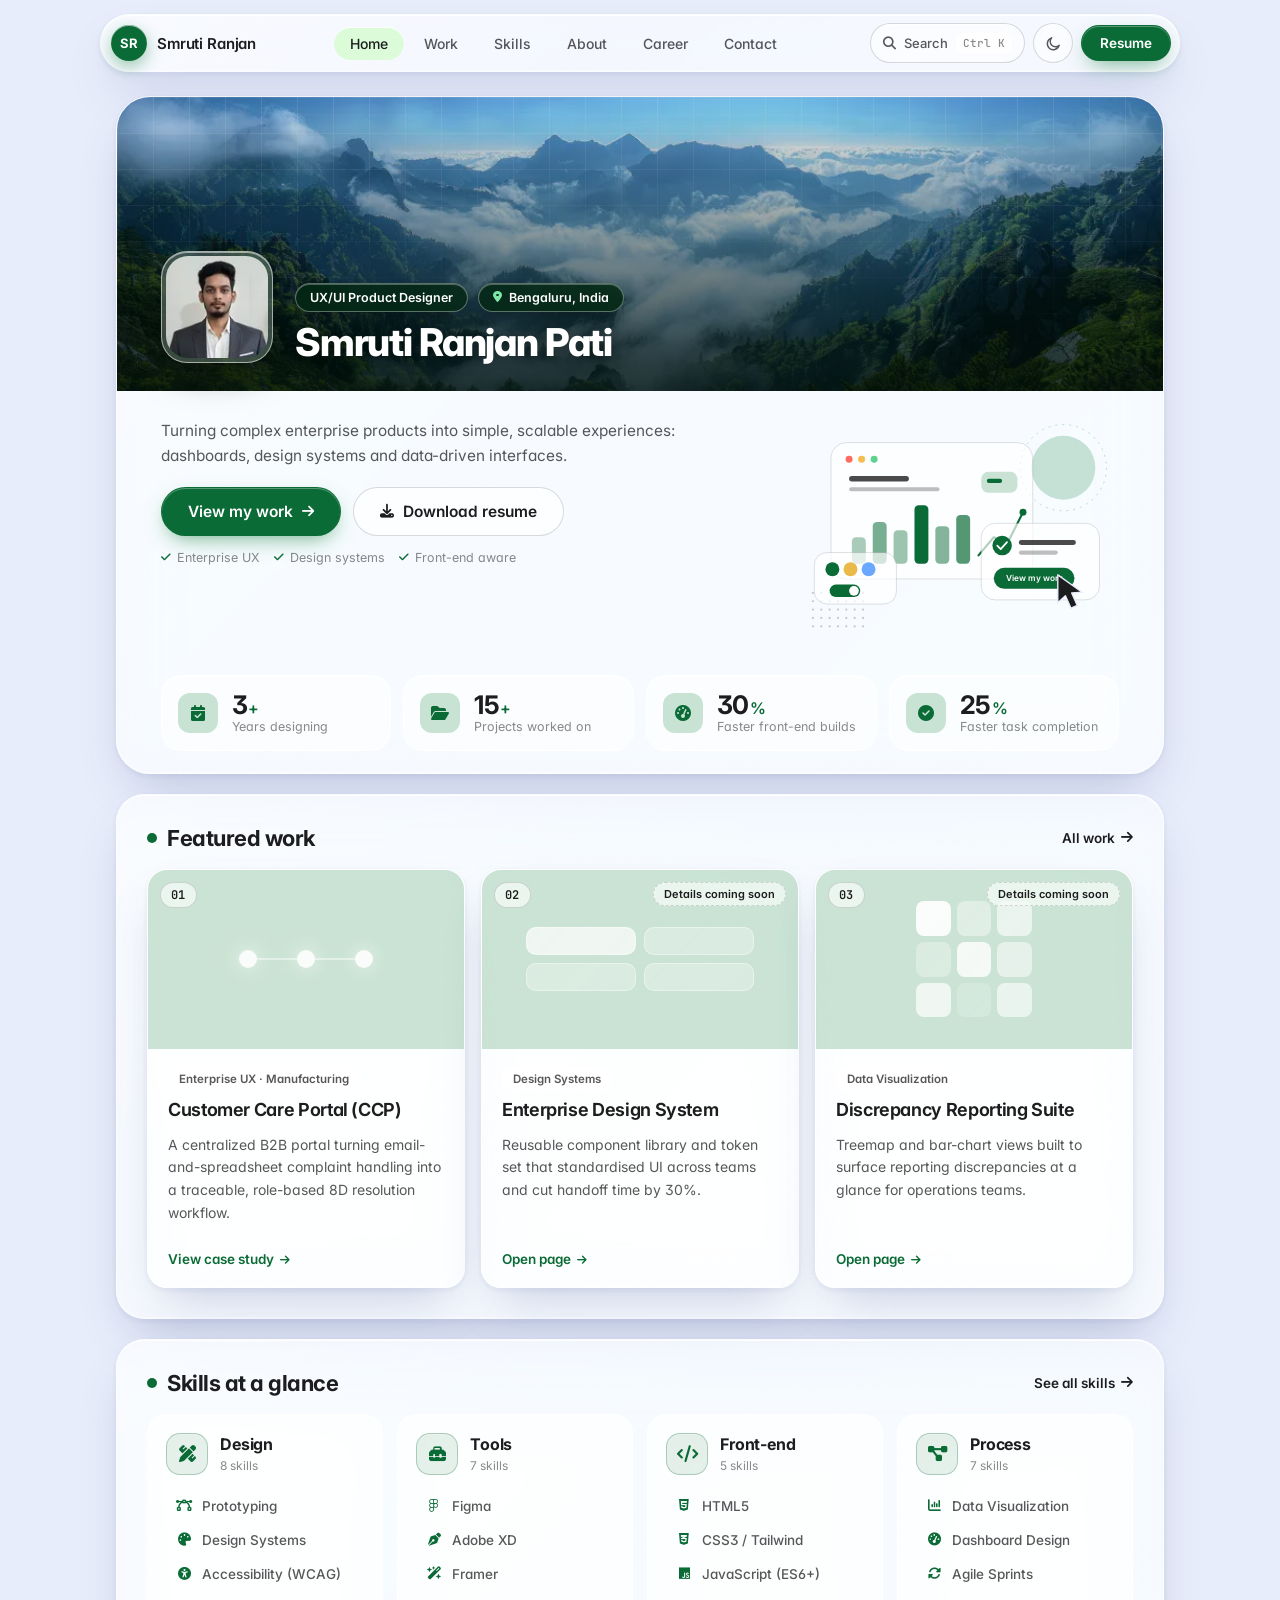
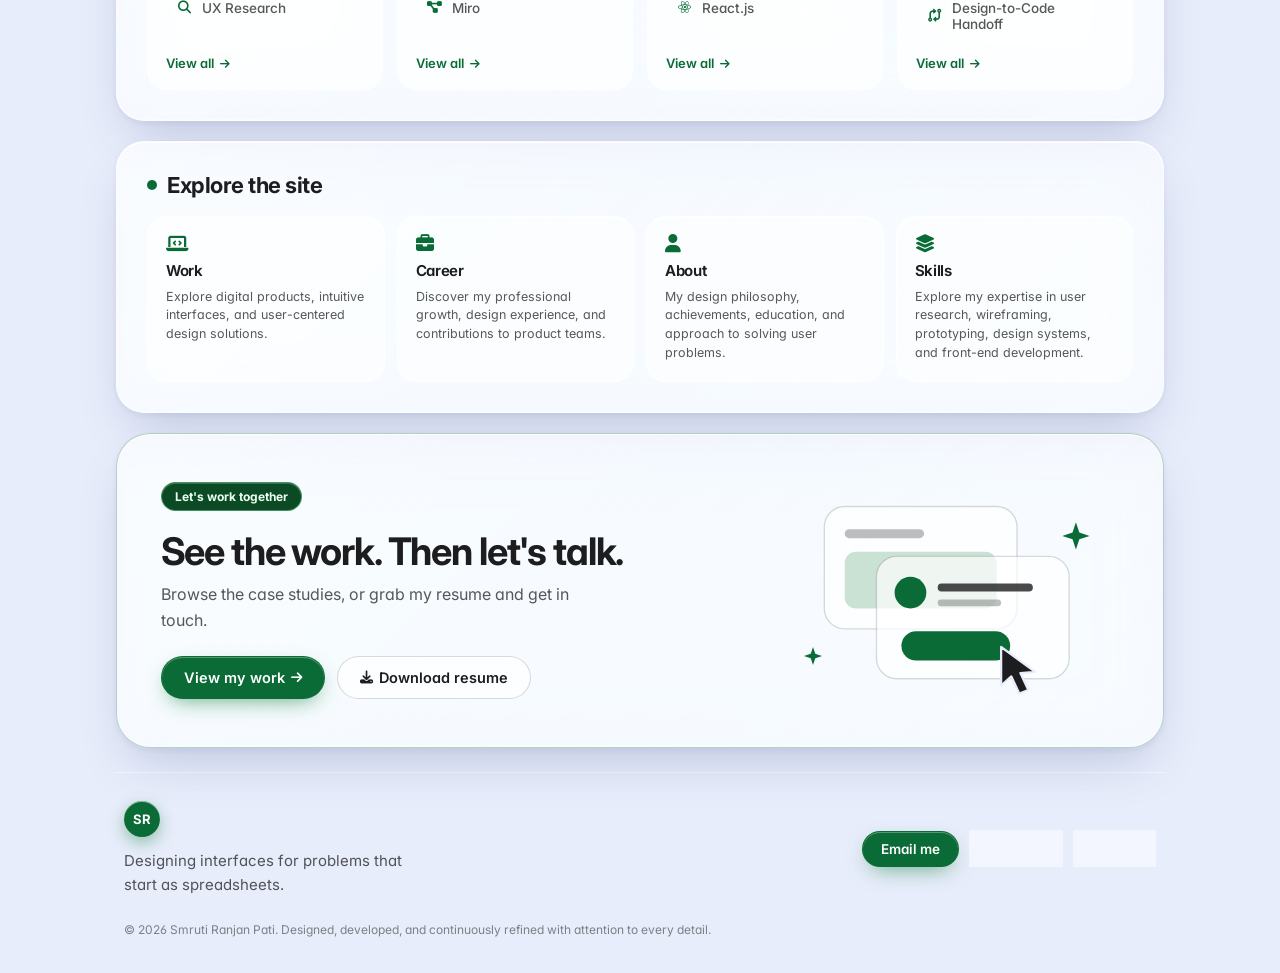
==== commit 7d35d4e2: "updated the code" ====
--- a/index.html
+++ b/index.html
@@ -66,10 +66,13 @@
       href="https://fonts.googleapis.com/css2?family=Inter:wght@400;500;600;700;800&family=JetBrains+Mono:wght@400;500;600&display=swap"
       rel="stylesheet"
     />
+    <link rel="preload" as="font" type="font/woff2" crossorigin href="https://cdnjs.cloudflare.com/ajax/libs/font-awesome/6.7.2/webfonts/fa-solid-900.woff2" />
+    <link rel="preload" as="font" type="font/woff2" crossorigin href="https://cdnjs.cloudflare.com/ajax/libs/font-awesome/6.7.2/webfonts/fa-brands-400.woff2" />
     <link
       rel="stylesheet"
       href="https://cdnjs.cloudflare.com/ajax/libs/font-awesome/6.7.2/css/all.min.css"
     />
+    <link rel="preload" as="image" href="assets/2151604604.webp" fetchpriority="high" />
     <link rel="stylesheet" href="css/style.css" />
     <link rel="stylesheet" href="css/pages.css" />
     <script>
@@ -274,10 +277,10 @@
       <div data-component="footer"></div>
     </main>
 
-    <script src="js/data.js" defer></script>
-    <script src="js/illustrations.js" defer></script>
-    <script src="js/components.js" defer></script>
-    <script src="js/work.js" defer></script>
-    <script src="js/home.js" defer></script>
+    <script src="js/data.js" defer blocking="render"></script>
+    <script src="js/illustrations.js" defer blocking="render"></script>
+    <script src="js/components.js" defer blocking="render"></script>
+    <script src="js/work.js" defer blocking="render"></script>
+    <script src="js/home.js" defer blocking="render"></script>
   </body>
-</html>
+</html>
--- a/css/style.css
+++ b/css/style.css
@@ -7,13 +7,13 @@
    ===================================================================== */
 
 /* ============ TOKENS ============ */
-:root {
+:root{
   /* base + legacy-compatible tokens */
-  --void: #05060b;
-  --surface: #11131b;
-  --surface-2: rgba(255, 255, 255, 0.07);
-  --surface-3: rgba(255, 255, 255, 0.12);
-  --surface-4: rgba(185, 255, 163, 0.199);
+  --void: #020306;
+  --surface: #090b10;
+  --surface-2: rgba(255, 255, 255, 0.035);
+  --surface-3: rgba(255, 255, 255, 0.065);
+  --surface-4: rgba(95, 209, 142, 0.16);
   --text: #f5f5f7;
   --text-muted: rgba(245, 245, 247, 0.74);
   --text-faint: rgba(245, 245, 247, 0.52);
@@ -31,18 +31,18 @@
   --accent-ink: #ffffff;
 
   /* glass material */
-  --glass-bg: rgba(255, 255, 255, 0.075);
-  --glass-bg-hover: rgba(255, 255, 255, 0.115);
-  --glass-tint: linear-gradient(135deg, rgba(255, 255, 255, 0.16), rgba(255, 255, 255, 0.02) 45%, rgba(255, 255, 255, 0.06));
-  --border: rgba(255, 255, 255, 0.12);
-  --border-strong: rgba(255, 255, 255, 0.24);
-  --glass-edge: rgba(255, 255, 255, 0.38);
-  --glass-shadow: 0 1px 0 rgba(255, 255, 255, 0.28) inset, 0 -1px 0 rgba(255, 255, 255, 0.04) inset,
-    0 24px 60px -12px rgba(0, 0, 0, 0.55), 0 2px 6px rgba(0, 0, 0, 0.25);
-  --glass-shadow-sm: 0 1px 0 rgba(255, 255, 255, 0.22) inset, 0 10px 28px -10px rgba(0, 0, 0, 0.5);
+  --glass-bg: rgba(255, 255, 255, 0.032);
+  --glass-bg-hover: rgba(255, 255, 255, 0.06);
+  --glass-tint: linear-gradient(135deg, rgba(255, 255, 255, 0.09), rgba(255, 255, 255, 0.01) 45%, rgba(255, 255, 255, 0.03));
+  --border: rgba(255, 255, 255, 0.08);
+  --border-strong: rgba(255, 255, 255, 0.17);
+  --glass-edge: rgba(255, 255, 255, 0.24);
+  --glass-shadow: 0 1px 0 rgba(255, 255, 255, 0.16) inset, 0 -1px 0 rgba(255, 255, 255, 0.02) inset,
+    0 24px 60px -12px rgba(0, 0, 0, 0.85), 0 2px 6px rgba(0, 0, 0, 0.5);
+  --glass-shadow-sm: 0 1px 0 rgba(255, 255, 255, 0.14) inset, 0 10px 28px -10px rgba(0, 0, 0, 0.8);
   --blur: blur(28px) saturate(180%);
   --blur-sm: blur(16px) saturate(160%);
-  --scrim: rgba(4, 5, 9, 0.5);
+  --scrim: rgba(0, 0, 0, 0.66);
 
   --orb-opacity: 0.62;
 
@@ -66,7 +66,7 @@
 }
 
 /* ============ LIGHT THEME ============ */
-[data-theme="light"] {
+[data-theme="light"]{
   --void: #e8edfb;
   --surface: #ffffff;
   --surface-2: rgba(255, 255, 255, 0.5);
@@ -102,15 +102,15 @@
 }
 
 /* ============ BASE ============ */
-* {
+*{
   box-sizing: border-box;
 }
 
-html {
+html{
   scroll-behavior: smooth;
 }
 
-body {
+body{
   margin: 0;
   min-height: 100vh;
   background: var(--void);
@@ -125,41 +125,41 @@
 h1,
 h2,
 h3,
-h4 {
+h4{
   font-family: var(--font-display);
   margin: 0;
   letter-spacing: -0.022em;
 }
 
-p {
+p{
   margin: 0;
   line-height: 1.62;
   color: var(--text-muted);
 }
 
-a {
+a{
   color: inherit;
   text-decoration: none;
 }
 
-ul {
+ul{
   margin: 0;
   padding: 0;
   list-style: none;
 }
 
-section {
+section{
   scroll-margin-top: 110px;
 }
 
-:focus-visible {
+:focus-visible{
   outline: 2px solid var(--cyan);
   outline-offset: 3px;
   border-radius: 10px;
 }
 
 @media (prefers-reduced-motion: reduce) {
-  * {
+  *{
     animation: none !important;
     transition: none !important;
     scroll-behavior: auto !important;
@@ -172,7 +172,7 @@
 .tabbar,
 .work-tile,
 .cs-tabs,
-.lightbox-content {
+.lightbox-content{
   position: relative;
   background: var(--glass-bg);
   -webkit-backdrop-filter: var(--blur);
@@ -187,7 +187,7 @@
 .tabbar::before,
 .work-tile::before,
 .cs-tabs::before,
-.lightbox-content::before {
+.lightbox-content::before{
   content: "";
   position: absolute;
   inset: 0;
@@ -211,7 +211,7 @@
   .tabbar,
   .work-tile,
   .cs-tabs,
-  .lightbox-content {
+  .lightbox-content{
     background: var(--surface);
   }
 }
@@ -219,14 +219,14 @@
 /* ============ CURSOR ============ */
 
 /* ============ TOP NAV (floating glass capsule) ============ */
-.topnav {
+.topnav{
   position: sticky;
   top: 0;
   z-index: 100;
   padding: 14px 16px 0;
 }
 
-.topnav-inner {
+.topnav-inner{
   max-width: var(--wrap);
   margin: 0 auto;
   padding: 8px 8px 8px 10px;
@@ -238,11 +238,47 @@
   transition: box-shadow 0.3s var(--ease), background 0.3s var(--ease);
 }
 
-.topnav.scrolled .topnav-inner {
-  background: var(--glass-bg-hover);
-}
-
-.brand {
+/* ---- frosted glass when the page is scrolled ---- */
+.topnav-inner{
+  /* a little resting tint so the capsule reads as glass even at the top */
+  background: rgba(255, 255, 255, 0.05);
+  transition:
+    box-shadow 0.3s var(--ease),
+    background 0.3s var(--ease),
+    border-color 0.3s var(--ease),
+    -webkit-backdrop-filter 0.3s var(--ease),
+    backdrop-filter 0.3s var(--ease);
+}
+
+.topnav.scrolled .topnav-inner{
+  background: rgba(14, 18, 24, 0.55);
+  -webkit-backdrop-filter: blur(36px) saturate(200%) brightness(1.08);
+  backdrop-filter: blur(36px) saturate(200%) brightness(1.08);
+  border-color: rgba(255, 255, 255, 0.16);
+  box-shadow:
+    0 1px 0 rgba(255, 255, 255, 0.22) inset,
+    0 -1px 0 rgba(255, 255, 255, 0.04) inset,
+    0 18px 40px -14px rgba(0, 0, 0, 0.7),
+    0 2px 6px rgba(0, 0, 0, 0.4);
+}
+
+[data-theme="light"] .topnav-inner{
+  background: rgba(255, 255, 255, 0.55);
+}
+
+[data-theme="light"] .topnav.scrolled .topnav-inner{
+  background: rgba(255, 255, 255, 0.62);
+  -webkit-backdrop-filter: blur(36px) saturate(190%) brightness(1.04);
+  backdrop-filter: blur(36px) saturate(190%) brightness(1.04);
+  border-color: rgba(255, 255, 255, 0.85);
+  box-shadow:
+    0 1px 0 rgba(255, 255, 255, 1) inset,
+    0 -1px 0 rgba(255, 255, 255, 0.5) inset,
+    0 18px 40px -14px rgba(60, 80, 140, 0.32),
+    0 2px 6px rgba(60, 80, 140, 0.1);
+}
+
+.brand{
   display: flex;
   align-items: center;
   gap: 10px;
@@ -250,7 +286,7 @@
   z-index: 1;
 }
 
-.brand-mark {
+.brand-mark{
   width: 36px;
   height: 36px;
   border-radius: 25px;
@@ -265,20 +301,20 @@
   box-shadow: 0 1px 0 rgba(255, 255, 255, 0.55) inset, 0 6px 16px rgba(21, 128, 61, 0.4);
 }
 
-.brand-name {
+.brand-name{
   font-weight: 600;
   font-size: 15px;
   letter-spacing: -0.01em;
 }
 
-.nav-links {
+.nav-links{
   display: flex;
   gap: 4px;
   position: relative;
   z-index: 1;
 }
 
-.nav-links a {
+.nav-links a{
   font-size: 14px;
   font-weight: 500;
   color: var(--text-muted);
@@ -287,18 +323,20 @@
   transition: color 0.2s, background 0.25s var(--ease);
 }
 
-.nav-links a:hover {
+@media (hover: hover) and (pointer: fine) {
+  .nav-links a:hover{
   color: var(--text);
   background: var(--glass-bg-hover);
 }
-
-.nav-links a.active {
+}
+
+.nav-links a.active{
   color: var(--text);
   background: var(--surface-4);
   box-shadow: 0 1px 0 var(--glass-edge) inset;
 }
 
-.nav-cta {
+.nav-cta{
   display: flex;
   gap: 8px;
   align-items: center;
@@ -307,7 +345,7 @@
 }
 
 /* ============ BUTTONS ============ */
-.btn {
+.btn{
   font-family: var(--font-body);
   font-weight: 600;
   font-size: 13.5px;
@@ -323,17 +361,19 @@
   transition: transform 0.25s var(--spring), box-shadow 0.25s var(--ease), background 0.2s, border-color 0.2s, color 0.2s;
 }
 
-.btn-solid {
+.btn-solid{
   color: var(--accent-ink);
   background: var(--violet);
   box-shadow: 0 1px 0 rgba(255, 255, 255, 0.35) inset, 0 4px 12px -4px rgba(21, 128, 61, 0.55);
 }
 
-.btn-solid:hover {
+@media (hover: hover) and (pointer: fine) {
+  .btn-solid:hover{
   filter: brightness(1.08);
 }
-
-.btn-outline {
+}
+
+.btn-outline{
   color: var(--text);
   background: var(--glass-bg);
   border-color: var(--border-strong);
@@ -342,22 +382,24 @@
   box-shadow: 0 1px 0 var(--glass-edge) inset;
 }
 
-.btn-outline:hover {
+@media (hover: hover) and (pointer: fine) {
+  .btn-outline:hover{
   background: var(--glass-bg-hover);
   border-color: var(--glass-edge);
 }
-
-.btn:active {
+}
+
+.btn:active{
   transform: scale(0.96) !important;
 }
 
-.btn:disabled {
+.btn:disabled{
   opacity: 0.4;
   cursor: not-allowed;
 }
 
 /* ============ THEME TOGGLE ============ */
-.theme-toggle {
+.theme-toggle{
   width: 40px;
   height: 40px;
   flex: none;
@@ -372,34 +414,36 @@
   transition: color 0.2s, background 0.2s, transform 0.4s var(--spring);
 }
 
-.theme-toggle:hover {
+@media (hover: hover) and (pointer: fine) {
+  .theme-toggle:hover{
   color: var(--text);
   background: var(--glass-bg-hover);
 }
-
-.theme-toggle svg {
+}
+
+.theme-toggle svg{
   width: 17px;
   height: 17px;
 }
 
-.theme-toggle .icon-moon {
+.theme-toggle .icon-moon{
   display: none;
 }
 
-[data-theme="light"] .theme-toggle .icon-sun {
+[data-theme="light"] .theme-toggle .icon-sun{
   display: none;
 }
 
-[data-theme="light"] .theme-toggle .icon-moon {
+[data-theme="light"] .theme-toggle .icon-moon{
   display: block;
 }
 
-.theme-toggle.spin {
+.theme-toggle.spin{
   transform: rotate(180deg) scale(0.9);
 }
 
 /* ============ LAYOUT ============ */
-main {
+main{
   max-width: var(--wrap);
   margin: 0 auto;
   padding: 24px 16px;
@@ -408,13 +452,13 @@
 }
 
 /* ============ CARDS ============ */
-.card {
+.card{
   border-radius: var(--radius-lg);
   padding: 30px;
   transition: transform 0.15s linear, background 0.3s, border-color 0.3s;
 }
 
-.card-title {
+.card-title{
   font-size: 22px;
   font-weight: 700;
   margin-bottom: 18px;
@@ -423,7 +467,7 @@
   gap: 10px;
 }
 
-.card-title::before {
+.card-title::before{
   content: "";
   width: 10px;
   height: 10px;
@@ -434,13 +478,17 @@
 }
 
 /* reveal-on-scroll */
-.reveal {
+.reveal{
   opacity: 0;
-  transform: translateY(26px) scale(0.985);
-  transition: opacity 0.8s var(--ease), transform 0.8s var(--ease);
-}
-
-.reveal.in {
+  transform: translateY(14px);
+  transition: opacity 0.5s var(--ease), transform 0.5s var(--ease);
+}
+/* blocks already on screen when the page opens appear at once (no fade-in = no "loading" look) */
+.reveal.instant{
+  transition: none !important;
+}
+
+.reveal.in{
   opacity: 1;
   transform: none;
 }
@@ -450,19 +498,19 @@
 /* banner image (original) */
 
 /* ============ ABOUT ============ */
-.about-text {
+.about-text{
   margin-bottom: 12px;
   font-size: 15px;
 }
 
-.tag-row {
+.tag-row{
   display: flex;
   flex-wrap: wrap;
   gap: 8px;
   margin-top: 18px;
 }
 
-.tag {
+.tag{
   font-size: 12.5px;
   font-weight: 600;
   padding: 7px 14px;
@@ -474,13 +522,13 @@
 }
 
 /* ============ ACHIEVEMENTS (compact, all visible) ============ */
-.ach-grid {
+.ach-grid{
   display: grid;
   grid-template-columns: 1fr 1fr;
   gap: 12px;
 }
 
-.ach-item {
+.ach-item{
   display: flex;
   gap: 14px;
   align-items: center;
@@ -491,7 +539,7 @@
   box-shadow: 0 1px 0 var(--glass-edge) inset;
 }
 
-.ach-media {
+.ach-media{
   position: relative;
   flex: none;
   width: 92px;
@@ -506,7 +554,7 @@
   font-size: 26px;
 }
 
-.ach-media img {
+.ach-media img{
   position: absolute;
   inset: 0;
   width: 100%;
@@ -514,18 +562,18 @@
   object-fit: cover;
 }
 
-.ach-body {
+.ach-body{
   min-width: 0;
 }
 
-.ach-body h3 {
+.ach-body h3{
   font-size: 15px;
   font-weight: 650;
   line-height: 1.3;
   margin-bottom: 2px;
 }
 
-.ach-meta {
+.ach-meta{
   display: block;
   font-size: 12px;
   font-weight: 600;
@@ -533,36 +581,36 @@
   margin-bottom: 6px;
 }
 
-.ach-body p {
+.ach-body p{
   font-size: 13px;
   line-height: 1.5;
 }
 
 @media (max-width: 700px) {
-  .ach-grid {
+  .ach-grid{
     grid-template-columns: 1fr;
   }
 
-  .ach-media {
+  .ach-media{
     width: 76px;
     height: 76px;
   }
 }
 
 /* ============ EXPERIENCE ============ */
-.exp-item {
+.exp-item{
   display: flex;
   gap: 16px;
   padding: 22px 0;
   border-top: 1px solid var(--border);
 }
 
-.exp-item:first-of-type {
+.exp-item:first-of-type{
   border-top: none;
   padding-top: 0;
 }
 
-.exp-logo {
+.exp-logo{
   flex: none;
   padding: 7px;
   width: 50px;
@@ -580,12 +628,12 @@
   object-fit: contain;
 }
 
-.exp-body {
+.exp-body{
   flex: 1;
   min-width: 0;
 }
 
-.exp-head {
+.exp-head{
   display: flex;
   justify-content: space-between;
   align-items: baseline;
@@ -593,25 +641,25 @@
   flex-wrap: wrap;
 }
 
-.exp-head h3 {
+.exp-head h3{
   font-size: 17px;
   font-weight: 650;
 }
 
-.exp-date {
+.exp-date{
   font-family: var(--font-mono);
   font-size: 12px;
   color: var(--text-faint);
   white-space: nowrap;
 }
 
-.exp-company {
+.exp-company{
   font-size: 14px;
   margin: 4px 0 12px;
   color: var(--text-muted);
 }
 
-.exp-points li {
+.exp-points li{
   position: relative;
   padding-left: 18px;
   font-size: 14.5px;
@@ -620,7 +668,7 @@
   line-height: 1.55;
 }
 
-.exp-points li::before {
+.exp-points li::before{
   content: "";
   position: absolute;
   left: 2px;
@@ -633,13 +681,13 @@
 }
 
 /* ============ WORK GRID ============ */
-.work-grid {
+.work-grid{
   display: grid;
   grid-template-columns: 1fr 1fr;
   gap: 16px;
 }
 
-.work-tile {
+.work-tile{
   border-radius: var(--radius-md);
   overflow: hidden;
   cursor: pointer;
@@ -647,17 +695,19 @@
   transition: transform 0.3s var(--spring), background 0.25s, box-shadow 0.3s var(--ease);
 }
 
-.work-tile:hover {
+@media (hover: hover) and (pointer: fine) {
+  .work-tile:hover{
   background: var(--glass-bg-hover);
   transform: translateY(-4px);
 }
-
-.work-tile:focus-visible {
+}
+
+.work-tile:focus-visible{
   outline: 2px solid var(--cyan);
   outline-offset: 3px;
 }
 
-.work-visual {
+.work-visual{
   height: 150px;
   position: relative;
   display: flex;
@@ -668,7 +718,7 @@
   z-index: 1;
 }
 
-.work-visual::after {
+.work-visual::after{
   content: "View case study";
   position: absolute;
   inset: 0;
@@ -686,25 +736,27 @@
   pointer-events: none;
 }
 
-.work-tile:hover .work-visual::after {
+@media (hover: hover) and (pointer: fine) {
+  .work-tile:hover .work-visual::after{
   opacity: 1;
+}
 }
 
 .work-visual--1,
 .work-visual--2,
 .work-visual--3,
-.work-visual--4 {
+.work-visual--4{
   background: var(--violet-soft);
 }
 
-.mock-bars {
+.mock-bars{
   display: flex;
   align-items: flex-end;
   gap: 8px;
   height: 84px;
 }
 
-.mock-bars span {
+.mock-bars span{
   width: 14px;
   height: var(--h);
   background: rgba(255, 255, 255, 0.55);
@@ -713,46 +765,46 @@
   border-radius: 6px;
 }
 
-.mock-components {
+.mock-components{
   display: grid;
   grid-template-columns: 1fr 1fr;
   gap: 8px;
   width: 80%;
 }
 
-.mock-components span {
+.mock-components span{
   height: 28px;
   border-radius: 10px;
   background: rgba(255, 255, 255, 0.3);
   border: 1px solid rgba(255, 255, 255, 0.4);
 }
 
-.mock-components span:first-child {
+.mock-components span:first-child{
   background: rgba(255, 255, 255, 0.7);
 }
 
-.mock-map {
+.mock-map{
   display: grid;
   grid-template-columns: repeat(3, 1fr);
   gap: 6px;
   width: 116px;
 }
 
-.mock-map .cell {
+.mock-map .cell{
   aspect-ratio: 1;
   border-radius: 8px;
   background: #fff;
   opacity: var(--o);
 }
 
-.mock-flow {
+.mock-flow{
   display: flex;
   align-items: center;
   width: 100%;
   justify-content: center;
 }
 
-.mock-flow .node {
+.mock-flow .node{
   width: 18px;
   height: 18px;
   border-radius: 50%;
@@ -761,31 +813,31 @@
   flex: none;
 }
 
-.mock-flow .line {
+.mock-flow .line{
   height: 2px;
   width: 40px;
   background: rgba(255, 255, 255, 0.45);
   flex: none;
 }
 
-.work-info {
+.work-info{
   padding: 18px 20px 20px;
   position: relative;
   z-index: 1;
 }
 
-.work-info h3 {
+.work-info h3{
   font-size: 17px;
   font-weight: 650;
   margin-bottom: 6px;
 }
 
-.work-info p {
+.work-info p{
   font-size: 13px;
   margin-bottom: 12px;
 }
 
-.work-tag {
+.work-tag{
   font-size: 11.5px;
   font-weight: 600;
   padding: 4px 10px;
@@ -795,7 +847,7 @@
   color: var(--text-muted);
 }
 
-.copy-btn {
+.copy-btn{
   position: relative;
   flex: none;
   width: 34px;
@@ -811,17 +863,19 @@
   transition: color 0.2s, background 0.2s, transform 0.25s var(--spring);
 }
 
-.copy-btn:hover {
+@media (hover: hover) and (pointer: fine) {
+  .copy-btn:hover{
   color: var(--text);
   background: var(--surface-3);
 }
-
-.copy-btn svg {
+}
+
+.copy-btn svg{
   width: 14px;
   height: 14px;
 }
 
-.copy-toast {
+.copy-toast{
   position: absolute;
   bottom: calc(100% + 10px);
   left: 50%;
@@ -838,16 +892,16 @@
   transition: opacity 0.2s var(--ease), transform 0.2s var(--ease);
 }
 
-.copy-btn.copied .copy-toast {
+.copy-btn.copied .copy-toast{
   opacity: 1;
   transform: translateX(-50%) translateY(0);
 }
 
-.copy-btn.copied {
+.copy-btn.copied{
   color: var(--cyan);
 }
 
-@keyframes shimmer {
+@keyframes shimmer{
   from {
     transform: translateX(-100%);
   }
@@ -860,13 +914,13 @@
 
 /* ============ SKILLS ============ */
 
-.pill-row {
+.pill-row{
   display: flex;
   flex-wrap: wrap;
   gap: 8px;
 }
 
-.pill {
+.pill{
   font-size: 13px;
   font-weight: 600;
   padding: 8px 15px;
@@ -883,19 +937,21 @@
   transition: background 0.2s, transform 0.3s var(--spring);
 }
 
-.pill:hover {
+@media (hover: hover) and (pointer: fine) {
+  .pill:hover{
   background: var(--glass-bg-hover);
   transform: translateY(-2px) scale(1.03);
 }
-
-.pill i {
+}
+
+.pill i{
   font-size: 0.85em;
   color: var(--cyan);
 }
 
 /* ============ CERTIFICATIONS / EDUCATION ============ */
 .cert-item,
-.edu-item {
+.edu-item{
   display: flex;
   gap: 16px;
   align-items: center;
@@ -904,25 +960,25 @@
 }
 
 .cert-item:first-of-type,
-.edu-item:first-of-type {
+.edu-item:first-of-type{
   border-top: none;
   padding-top: 0;
 }
 
 .cert-item h3,
-.edu-item h3 {
+.edu-item h3{
   font-size: 16px;
   font-weight: 650;
   margin-bottom: 3px;
 }
 
 .cert-item p,
-.edu-item p {
+.edu-item p{
   font-size: 14px;
   margin-bottom: 3px;
 }
 
-.edu-item span {
+.edu-item span{
   font-family: var(--font-mono);
   font-size: 12px;
   color: var(--text-faint);
@@ -930,7 +986,7 @@
 
 /* ============ SIDEBAR ============ */
 
-.connect-icon {
+.connect-icon{
   width: 30px;
   height: 30px;
   border-radius: 10px;
@@ -944,13 +1000,13 @@
 }
 
 /* ============ FOOTER ============ */
-.site-footer {
+.site-footer{
   margin-top: 24px;
   padding: 28px 8px 10px;
   border-top: 1px solid var(--border);
 }
 
-.footer-inner {
+.footer-inner{
   display: flex;
   justify-content: space-between;
   align-items: center;
@@ -959,25 +1015,25 @@
   margin-bottom: 22px;
 }
 
-.footer-tag {
+.footer-tag{
   font-size: 15px;
   margin-top: 12px;
   max-width: 300px;
 }
 
-.footer-actions {
+.footer-actions{
   display: flex;
   gap: 10px;
   flex-wrap: wrap;
 }
 
-.footer-copy {
+.footer-copy{
   font-size: 12px;
   color: var(--text-faint);
 }
 
 /* ============ CASE STUDY PAGES ============ */
-.cs-back {
+.cs-back{
   display: inline-flex;
   align-items: center;
   gap: 7px;
@@ -995,22 +1051,24 @@
   transition: color 0.2s, gap 0.2s;
 }
 
-.cs-back svg {
+.cs-back svg{
   width: 16px;
   height: 16px;
 }
 
-.cs-back:hover {
+@media (hover: hover) and (pointer: fine) {
+  .cs-back:hover{
   color: var(--text);
   gap: 10px;
 }
-
-.cs-hero {
+}
+
+.cs-hero{
   padding-bottom: 28px;
   margin-top: 10px;
 }
 
-.cs-eyebrow {
+.cs-eyebrow{
   display: inline-block;
   font-size: 12px;
   font-weight: 600;
@@ -1023,7 +1081,7 @@
   margin-bottom: 18px;
 }
 
-.cs-hero h1 {
+.cs-hero h1{
   font-size: clamp(30px, 5vw, 48px);
   font-weight: 800;
   letter-spacing: -0.035em;
@@ -1032,13 +1090,13 @@
   max-width: 20ch;
 }
 
-.cs-hero > .about-text {
+.cs-hero > .about-text{
   font-size: 15.5px;
   max-width: 62ch;
   margin-bottom: 26px;
 }
 
-.cs-meta-grid {
+.cs-meta-grid{
   display: grid;
   grid-template-columns: repeat(4, 1fr);
   gap: 18px;
@@ -1048,7 +1106,7 @@
   border-bottom: 1px solid var(--border);
 }
 
-.cs-meta-item h4 {
+.cs-meta-item h4{
   font-size: 11px;
   text-transform: uppercase;
   letter-spacing: 0.08em;
@@ -1057,13 +1115,13 @@
   font-weight: 600;
 }
 
-.cs-meta-item p {
+.cs-meta-item p{
   font-size: 14.5px;
   color: var(--text);
   line-height: 1.45;
 }
 
-.cs-share-row {
+.cs-share-row{
   display: flex;
   align-items: center;
   gap: 10px;
@@ -1071,14 +1129,14 @@
   margin-bottom: 6px;
 }
 
-.cs-share-label {
+.cs-share-label{
   font-size: 12.5px;
   font-weight: 600;
   color: var(--text-faint);
   margin-right: 2px;
 }
 
-.share-btn {
+.share-btn{
   position: relative;
   display: inline-flex;
   align-items: center;
@@ -1095,45 +1153,47 @@
   transition: background 0.2s, transform 0.3s var(--spring);
 }
 
-.share-btn:hover {
+@media (hover: hover) and (pointer: fine) {
+  .share-btn:hover{
   background: var(--glass-bg-hover);
   transform: translateY(-2px);
 }
-
-.share-btn svg {
+}
+
+.share-btn svg{
   width: 14px;
   height: 14px;
 }
 
-.share-btn.copy-btn {
+.share-btn.copy-btn{
   width: auto;
   height: auto;
   border-radius: 999px;
 }
 
-.share-btn .copy-toast {
+.share-btn .copy-toast{
   bottom: calc(100% + 10px);
 }
 
-.cs-section {
+.cs-section{
   margin-top: 28px;
   padding-top: 28px;
   border-top: 1px solid var(--border);
 }
 
-.cs-section:first-of-type {
+.cs-section:first-of-type{
   margin-top: 0;
   padding-top: 0;
   border-top: none;
 }
 
-.cs-section h3 {
+.cs-section h3{
   font-size: 19px;
   font-weight: 700;
   margin-bottom: 12px;
 }
 
-.cs-state {
+.cs-state{
   display: flex;
   flex-direction: column;
   align-items: center;
@@ -1143,35 +1203,35 @@
   padding: 70px 24px;
 }
 
-@keyframes spin {
+@keyframes spin{
   to {
     transform: rotate(360deg);
   }
 }
 
-.cs-state h3 {
+.cs-state h3{
   font-size: 17px;
 }
 
-.cs-state p {
+.cs-state p{
   font-size: 14px;
   max-width: 44ch;
 }
 
 /* ============ GALLERY + LIGHTBOX ============ */
-.gallery-note {
+.gallery-note{
   font-size: 13px;
   color: var(--text-faint);
   margin-bottom: 16px;
 }
 
-.gallery-grid {
+.gallery-grid{
   display: grid;
   grid-template-columns: repeat(auto-fill, minmax(190px, 1fr));
   gap: 12px;
 }
 
-.gallery-tile {
+.gallery-tile{
   position: relative;
   aspect-ratio: 4 / 3;
   border-radius: var(--radius-md);
@@ -1190,26 +1250,28 @@
   transition: transform 0.3s var(--spring), border-color 0.2s;
 }
 
-.gallery-tile:hover {
+@media (hover: hover) and (pointer: fine) {
+  .gallery-tile:hover{
   transform: translateY(-3px) scale(1.015);
   border-color: var(--glass-edge);
 }
-
-.gallery-tile img {
+}
+
+.gallery-tile img{
   width: 100%;
   height: 100%;
   object-fit: cover;
   display: block;
 }
 
-.gallery-tile .placeholder-label {
+.gallery-tile .placeholder-label{
   font-size: 13px;
   font-weight: 600;
   color: var(--text);
   padding: 0 12px;
 }
 
-.gallery-tile .view-hint {
+.gallery-tile .view-hint{
   position: absolute;
   inset: 0;
   display: flex;
@@ -1225,11 +1287,13 @@
   transition: opacity 0.2s var(--ease);
 }
 
-.gallery-tile:hover .view-hint {
+@media (hover: hover) and (pointer: fine) {
+  .gallery-tile:hover .view-hint{
   opacity: 1;
 }
-
-.lightbox {
+}
+
+.lightbox{
   position: fixed;
   inset: 0;
   z-index: 500;
@@ -1242,18 +1306,18 @@
   backdrop-filter: blur(14px);
 }
 
-.lightbox[hidden] {
+.lightbox[hidden]{
   display: none;
 }
 
-.lightbox-content {
+.lightbox-content{
   width: min(580px, 100%);
   border-radius: var(--radius-lg);
   overflow: hidden;
   animation: pop 0.35s var(--spring);
 }
 
-@keyframes pop {
+@keyframes pop{
   from {
     opacity: 0;
     transform: scale(0.92);
@@ -1264,7 +1328,7 @@
   }
 }
 
-.lightbox-visual {
+.lightbox-visual{
   position: relative;
   z-index: 1;
   height: 230px;
@@ -1275,36 +1339,36 @@
   border-bottom: 1px solid var(--border);
 }
 
-.lightbox-visual .placeholder-label {
+.lightbox-visual .placeholder-label{
   font-size: 14px;
   font-weight: 600;
   padding: 0 20px;
   text-align: center;
 }
 
-.lightbox-visual img {
+.lightbox-visual img{
   width: 100%;
   height: 100%;
   object-fit: cover;
 }
 
-.lightbox-body {
+.lightbox-body{
   padding: 22px 24px 26px;
   position: relative;
   z-index: 1;
 }
 
-.lightbox-body h4 {
+.lightbox-body h4{
   font-size: 18px;
   margin-bottom: 8px;
   padding-right: 34px;
 }
 
-.lightbox-body p {
+.lightbox-body p{
   font-size: 14px;
 }
 
-.lightbox-close {
+.lightbox-close{
   position: absolute;
   top: 18px;
   right: 18px;
@@ -1320,12 +1384,14 @@
   transition: transform 0.25s var(--spring);
 }
 
-.lightbox-close:hover {
+@media (hover: hover) and (pointer: fine) {
+  .lightbox-close:hover{
   transform: scale(1.1);
 }
+}
 
 /* ============ CASE STUDY TABS ============ */
-.cs-tabs {
+.cs-tabs{
   margin-top: 18px;
   position: sticky;
   top: 84px;
@@ -1338,11 +1404,11 @@
   scrollbar-width: none;
 }
 
-.cs-tabs::-webkit-scrollbar {
+.cs-tabs::-webkit-scrollbar{
   display: none;
 }
 
-.cs-tab {
+.cs-tab{
   position: relative;
   z-index: 1;
   flex: 0 0 auto;
@@ -1359,31 +1425,33 @@
   transition: color 0.2s, background 0.25s var(--ease);
 }
 
-.cs-tab:hover {
-  color: var(--text);
-}
-
-.cs-tab.active {
+@media (hover: hover) and (pointer: fine) {
+  .cs-tab:hover{
+  color: var(--text);
+}
+}
+
+.cs-tab.active{
   color: var(--text);
   background: var(--surface-3);
   border-color: var(--border-strong);
   box-shadow: 0 1px 0 var(--glass-edge) inset, 0 6px 16px -6px rgba(0, 0, 0, 0.4);
 }
 
-.cs-panel-wrap {
+.cs-panel-wrap{
   margin-top: 14px;
 }
 
-.cs-panel {
+.cs-panel{
   display: none;
   animation: csFadeUp 0.35s var(--ease);
 }
 
-.cs-panel.active {
+.cs-panel.active{
   display: block;
 }
 
-@keyframes csFadeUp {
+@keyframes csFadeUp{
   from {
     opacity: 0;
     transform: translateY(8px);
@@ -1394,24 +1462,24 @@
   }
 }
 
-.panel-title {
+.panel-title{
   font-size: 24px;
   font-weight: 700;
   margin-bottom: 12px;
 }
 
-.block-title {
+.block-title{
   font-size: 16px;
   font-weight: 650;
   margin: 26px 0 10px;
 }
 
-.body-text {
+.body-text{
   font-size: 15px;
   margin-bottom: 12px;
 }
 
-.callout {
+.callout{
   margin: 16px 0;
   padding: 16px 18px;
   border-radius: var(--radius-sm);
@@ -1423,7 +1491,7 @@
   color: var(--text);
 }
 
-ul.plain-list {
+ul.plain-list{
   margin: 0 0 8px;
   padding-left: 1.2em;
   color: var(--text-muted);
@@ -1432,27 +1500,27 @@
   list-style: disc;
 }
 
-ul.plain-list li {
+ul.plain-list li{
   margin-bottom: 5px;
 }
 
-ul.plain-list li::marker {
+ul.plain-list li::marker{
   color: var(--cyan);
 }
 
-ul.two-col {
+ul.two-col{
   columns: 2;
   column-gap: 30px;
 }
 
-table.data-table {
+table.data-table{
   width: 100%;
   border-collapse: collapse;
   margin: 10px 0 20px;
   font-size: 14px;
 }
 
-table.data-table th {
+table.data-table th{
   text-align: left;
   font-size: 11px;
   text-transform: uppercase;
@@ -1462,39 +1530,39 @@
   border-bottom: 1px solid var(--border);
 }
 
-table.data-table td {
+table.data-table td{
   padding: 10px 12px;
   border-bottom: 1px solid var(--border);
   color: var(--text-muted);
   vertical-align: top;
 }
 
-table.data-table td:first-child {
+table.data-table td:first-child{
   color: var(--text);
   font-weight: 600;
   white-space: nowrap;
 }
 
 /* timeline */
-.cs-timeline {
+.cs-timeline{
   display: flex;
   flex-direction: column;
   margin: 12px 0 22px;
 }
 
-.cs-timeline-item {
+.cs-timeline-item{
   display: flex;
   gap: 16px;
 }
 
-.cs-timeline-rail {
+.cs-timeline-rail{
   display: flex;
   flex-direction: column;
   align-items: center;
   flex: none;
 }
 
-.cs-timeline-node {
+.cs-timeline-node{
   width: 18px;
   height: 18px;
   border-radius: 50%;
@@ -1505,12 +1573,12 @@
   margin-top: 2px;
 }
 
-.cs-timeline-item:first-child .cs-timeline-node {
+.cs-timeline-item:first-child .cs-timeline-node{
   background: var(--violet);
   border-color: transparent;
 }
 
-.cs-timeline-line {
+.cs-timeline-line{
   width: 2px;
   flex: 1;
   background: var(--border-strong);
@@ -1519,26 +1587,26 @@
   border-radius: 2px;
 }
 
-.cs-timeline-item:last-child .cs-timeline-line {
+.cs-timeline-item:last-child .cs-timeline-line{
   display: none;
 }
 
-.cs-timeline-body {
+.cs-timeline-body{
   padding-bottom: 22px;
   min-width: 0;
 }
 
-.cs-timeline-body h4 {
+.cs-timeline-body h4{
   font-size: 15px;
   margin-bottom: 4px;
 }
 
-.cs-timeline-body p {
+.cs-timeline-body p{
   font-size: 13.5px;
   line-height: 1.55;
 }
 
-.cs-timeline-owner {
+.cs-timeline-owner{
   display: inline-block;
   margin-top: 8px;
   font-size: 11.5px;
@@ -1551,7 +1619,7 @@
 }
 
 /* paired / chip / grid components (inner glass, no extra blur) */
-.pair-grid {
+.pair-grid{
   display: grid;
   grid-template-columns: repeat(auto-fill, minmax(230px, 1fr));
   gap: 10px;
@@ -1561,18 +1629,18 @@
 .pair-card,
 .discipline-card,
 .metric-chip,
-.profile-row {
+.profile-row{
   border: 1px solid var(--border);
   border-radius: var(--radius-sm);
   background: var(--surface-2);
   box-shadow: 0 1px 0 var(--glass-edge) inset;
 }
 
-.pair-card {
+.pair-card{
   padding: 15px 17px;
 }
 
-.pair-card .pair-title {
+.pair-card .pair-title{
   font-size: 14px;
   font-weight: 650;
   color: var(--text);
@@ -1580,43 +1648,43 @@
   line-height: 1.4;
 }
 
-.pair-card .pair-desc {
+.pair-card .pair-desc{
   font-size: 13px;
   line-height: 1.55;
 }
 
-.discipline-grid {
+.discipline-grid{
   display: grid;
   grid-template-columns: repeat(auto-fill, minmax(230px, 1fr));
   gap: 10px;
   margin: 12px 0 22px;
 }
 
-.discipline-card {
+.discipline-card{
   padding: 14px 16px;
 }
 
-.discipline-card .code {
+.discipline-card .code{
   font-family: var(--font-mono);
   color: var(--cyan);
   font-size: 0.82rem;
   font-weight: 600;
 }
 
-.discipline-card .purpose {
+.discipline-card .purpose{
   font-size: 0.9rem;
   margin-top: 5px;
   color: var(--text);
 }
 
-.steps-row {
+.steps-row{
   display: flex;
   flex-wrap: wrap;
   gap: 8px;
   margin: 12px 0 22px;
 }
 
-.step-chip {
+.step-chip{
   font-size: 0.82rem;
   font-weight: 600;
   padding: 7px 14px;
@@ -1627,41 +1695,41 @@
   color: var(--text-muted);
 }
 
-.step-chip.final {
+.step-chip.final{
   color: #fff;
   background: var(--violet);
   border-color: transparent;
 }
 
-.metrics-grid {
+.metrics-grid{
   display: grid;
   grid-template-columns: repeat(auto-fill, minmax(170px, 1fr));
   gap: 10px;
   margin: 12px 0 22px;
 }
 
-.metric-chip {
+.metric-chip{
   padding: 12px 14px;
   font-size: 0.88rem;
   font-weight: 500;
   color: var(--text);
 }
 
-.profile-rows {
+.profile-rows{
   display: flex;
   flex-direction: column;
   gap: 8px;
   margin: 12px 0 22px;
 }
 
-.profile-row {
+.profile-row{
   display: flex;
   align-items: center;
   gap: 14px;
   padding: 13px 15px;
 }
 
-.profile-avatar {
+.profile-avatar{
   width: 38px;
   height: 38px;
   border-radius: 50%;
@@ -1676,22 +1744,22 @@
   box-shadow: 0 1px 0 rgba(255, 255, 255, 0.5) inset;
 }
 
-.profile-row-body {
+.profile-row-body{
   flex: 1;
   min-width: 0;
 }
 
-.profile-row-body h4 {
+.profile-row-body h4{
   font-size: 14.5px;
   margin-bottom: 2px;
 }
 
-.profile-row-body p {
+.profile-row-body p{
   font-size: 13px;
   line-height: 1.5;
 }
 
-.profile-row-wrap {
+.profile-row-wrap{
   width: 100%;
   display: flex;
   gap: 8px;
@@ -1700,7 +1768,7 @@
   align-items: center;
 }
 
-.profile-badge {
+.profile-badge{
   font-size: 11.5px;
   font-weight: 600;
   color: var(--text);
@@ -1712,28 +1780,28 @@
   width: fit-content;
 }
 
-.kv-list {
+.kv-list{
   display: flex;
   flex-direction: column;
   margin: 12px 0 22px;
   border-top: 1px solid var(--border);
 }
 
-.kv-list-item {
+.kv-list-item{
   display: flex;
   gap: 16px;
   padding: 13px 0;
   border-bottom: 1px solid var(--border);
 }
 
-.kv-list-item .kv-label {
+.kv-list-item .kv-label{
   flex: 0 0 180px;
   font-size: 13px;
   font-weight: 650;
   color: var(--text);
 }
 
-.kv-list-item .kv-value {
+.kv-list-item .kv-value{
   flex: 1;
   font-size: 13.5px;
   color: var(--text-muted);
@@ -1741,21 +1809,21 @@
 }
 
 /* accordion (kept for future use) */
-.accordion {
+.accordion{
   display: flex;
   flex-direction: column;
   gap: 8px;
   margin: 12px 0 22px;
 }
 
-.accordion-item {
+.accordion-item{
   border: 1px solid var(--border);
   border-radius: var(--radius-sm);
   background: var(--surface-2);
   overflow: hidden;
 }
 
-.accordion-header {
+.accordion-header{
   width: 100%;
   display: flex;
   align-items: center;
@@ -1772,12 +1840,12 @@
   color: var(--text);
 }
 
-.accordion-title {
+.accordion-title{
   flex: 1;
   min-width: 0;
 }
 
-.accordion-icon {
+.accordion-icon{
   width: 16px;
   height: 16px;
   flex: none;
@@ -1785,36 +1853,36 @@
   transition: transform 0.25s var(--ease);
 }
 
-.accordion-header[aria-expanded="true"] .accordion-icon {
+.accordion-header[aria-expanded="true"] .accordion-icon{
   transform: rotate(180deg);
 }
 
-.accordion-panel {
+.accordion-panel{
   display: grid;
   grid-template-rows: 0fr;
   transition: grid-template-rows 0.25s var(--ease);
 }
 
-.accordion-header[aria-expanded="true"] + .accordion-panel {
+.accordion-header[aria-expanded="true"] + .accordion-panel{
   grid-template-rows: 1fr;
 }
 
-.accordion-panel-inner {
+.accordion-panel-inner{
   min-height: 0;
   overflow: hidden;
   padding: 0 17px;
 }
 
-.accordion-header[aria-expanded="true"] + .accordion-panel .accordion-panel-inner {
+.accordion-header[aria-expanded="true"] + .accordion-panel .accordion-panel-inner{
   padding: 4px 17px 16px;
 }
 
-.accordion-panel-inner p {
+.accordion-panel-inner p{
   font-size: 13.5px;
   margin-bottom: 6px;
 }
 
-.accordion-label {
+.accordion-label{
   font-size: 11px;
   text-transform: uppercase;
   letter-spacing: 0.06em;
@@ -1823,11 +1891,11 @@
 }
 
 /* ============ MORE CASE STUDIES CAROUSEL ============ */
-.more-cs-viewport {
+.more-cs-viewport{
   position: relative;
 }
 
-.more-cs-track {
+.more-cs-track{
   display: flex;
   gap: 16px;
   overflow-x: auto;
@@ -1837,24 +1905,24 @@
   scrollbar-width: none;
 }
 
-.more-cs-track::-webkit-scrollbar {
+.more-cs-track::-webkit-scrollbar{
   display: none;
 }
 
-.more-cs-card {
+.more-cs-card{
   flex: 0 0 calc(33.333% - 11px);
   scroll-snap-align: start;
   min-width: 230px;
 }
 
-.more-cs-nav {
+.more-cs-nav{
   display: flex;
   gap: 8px;
   justify-content: flex-end;
   margin-top: 14px;
 }
 
-.more-cs-arrow {
+.more-cs-arrow{
   width: 38px;
   height: 38px;
   border-radius: 50%;
@@ -1868,23 +1936,25 @@
   transition: background 0.2s, transform 0.25s var(--spring);
 }
 
-.more-cs-arrow:hover:not(:disabled) {
+@media (hover: hover) and (pointer: fine) {
+  .more-cs-arrow:hover:not(:disabled){
   background: var(--glass-bg-hover);
   transform: scale(1.08);
 }
-
-.more-cs-arrow:disabled {
+}
+
+.more-cs-arrow:disabled{
   opacity: 0.35;
   cursor: not-allowed;
 }
 
-.more-cs-arrow svg {
+.more-cs-arrow svg{
   width: 16px;
   height: 16px;
 }
 
 /* ============ MOBILE TAB BAR (floating glass capsule) ============ */
-.tabbar {
+.tabbar{
   display: none;
   position: fixed;
   bottom: calc(12px + env(safe-area-inset-bottom));
@@ -1896,7 +1966,7 @@
   justify-content: space-around;
 }
 
-.tab-item {
+.tab-item{
   position: relative;
   z-index: 1;
   display: flex;
@@ -1914,102 +1984,108 @@
 }
 
 .tab-item i,
-.tab-item svg {
+.tab-item svg{
   width: 20px;
   height: 20px;
 }
 
-.tab-item:hover,
-.tab-item.active {
+.tab-item.active{
   color: var(--text);
   background: var(--surface-3);
 }
+@media (hover: hover) and (pointer: fine) {
+.tab-item:hover{
+  color: var(--text);
+  background: var(--surface-3);
+}
+}
+
 
 /* ============ RESPONSIVE ============ */
 @media (max-width: 860px) {
 
-  .nav-links {
+  .nav-links{
     display: none;
   }
 
-  .tabbar {
+  .tabbar{
     display: flex;
   }
 }
 
 @media (max-width: 760px) {
 
-  ul.two-col {
+  ul.two-col{
     columns: 1;
   }
 }
 
 @media (max-width: 600px) {
-  main {
+  main{
     padding: 12px 12px 110px;
   }
 
-  .topnav {
+  .topnav{
     padding: 10px 12px 0;
   }
 
-  .brand-name {
+  .brand-name{
     font-size: 14px;
     white-space: nowrap;
   }
 
-  .nav-cta .btn {
+  .nav-cta .btn{
     padding: 8px 14px;
   }
 
-  .card {
+  .card{
     padding: 22px;
     border-radius: 24px;
   }
 
-  .work-grid {
+  .work-grid{
     grid-template-columns: 1fr;
   }
 
-  .footer-inner {
+  .footer-inner{
     flex-direction: column;
     align-items: flex-start;
   }
 
-  .cs-hero h1 {
+  .cs-hero h1{
     font-size: 28px;
   }
 
-  .cs-meta-grid {
+  .cs-meta-grid{
     grid-template-columns: 1fr 1fr;
   }
 
-  .cs-tabs {
+  .cs-tabs{
     top: 72px;
   }
 
-  .share-btn span.share-btn-label {
+  .share-btn span.share-btn-label{
     display: none;
   }
 
-  .more-cs-card {
+  .more-cs-card{
     flex: 0 0 82%;
   }
 
-  .kv-list-item {
+  .kv-list-item{
     flex-direction: column;
     gap: 4px;
   }
 
-  .kv-list-item .kv-label {
+  .kv-list-item .kv-label{
     flex: none;
   }
 
-  .profile-row {
+  .profile-row{
     flex-wrap: wrap;
   }
 
-  .profile-row-wrap {
+  .profile-row-wrap{
     flex-direction: column;
     align-items: flex-start;
     justify-content: flex-start;
@@ -2017,13 +2093,61 @@
 }
 
 @media (max-width: 360px) {
-  .nav-cta .btn {
+  .nav-cta .btn{
     display: none;
   }
 }
 
 @media (max-width: 420px) {
-  .cs-meta-grid {
+  .cs-meta-grid{
     grid-template-columns: 1fr;
   }
 }
+
+
+/* ============ PAGE CHANGES: native view transitions ============
+   The browser keeps a snapshot of the old page, loads the new one, then cross-fades.
+   Header and tab bar have their own names, so they stay put instead of blinking.
+   Browsers without support simply switch pages instantly (no flicker either way). */
+@view-transition{
+  navigation: auto;
+}
+/* name sits on the element that owns the blur, so .topnav is not a backdrop root */
+.topnav-inner{
+  view-transition-name: topnav;
+}
+.tabbar{
+  view-transition-name: tabbar;
+}
+::view-transition-old(root){
+  animation: vtOut 0.18s ease both;
+}
+::view-transition-new(root){
+  animation: vtIn 0.32s var(--ease) both;
+}
+@keyframes vtOut{
+  to {
+    opacity: 0;
+  }
+}
+@keyframes vtIn{
+  from {
+    opacity: 0;
+    transform: translateY(8px);
+  }
+}
+/* the water cursor stays exactly where it is */
+::view-transition-group(wcursor){
+  animation: none;
+}
+::view-transition-old(wcursor){
+  display: none;
+}
+::view-transition-new(wcursor){
+  animation: none;
+}
+@media (prefers-reduced-motion: reduce) {
+  @view-transition{
+    navigation: none;
+  }
+}
--- a/css/pages.css
+++ b/css/pages.css
@@ -5,12 +5,12 @@
    ===================================================================== */
 
 /* ============ PAGE HEADER ============ */
-.page-head {
+.page-head{
   margin-top: 20px;
   padding: 34px;
 }
 
-.page-eyebrow {
+.page-eyebrow{
   display: inline-block;
   font-size: 12px;
   font-weight: 600;
@@ -21,7 +21,7 @@
   margin-bottom: 16px;
 }
 
-.page-head h1 {
+.page-head h1{
   font-size: clamp(30px, 4.6vw, 44px);
   font-weight: 700;
   letter-spacing: -0.03em;
@@ -29,33 +29,33 @@
   margin-bottom: 12px;
 }
 
-.page-head .lead {
+.page-head .lead{
   font-size: 16px;
   max-width: 60ch;
 }
 
-.page-actions {
+.page-actions{
   display: flex;
   flex-wrap: wrap;
   gap: 8px;
   margin-top: 20px;
 }
 
-.stack {
+.stack{
   display: flex;
   flex-direction: column;
   gap: 20px;
   margin-top: 20px;
 }
 
-.two-col-cards {
+.two-col-cards{
   display: grid;
   grid-template-columns: 1fr 1fr;
   gap: 20px;
   align-items: start;
 }
 
-.section-head {
+.section-head{
   display: flex;
   justify-content: space-between;
   align-items: center;
@@ -63,11 +63,11 @@
   margin-bottom: 18px;
 }
 
-.section-head .card-title {
+.section-head .card-title{
   margin-bottom: 0;
 }
 
-.text-link {
+.text-link{
   font-size: 13.5px;
   font-weight: 600;
   display: inline-flex;
@@ -79,12 +79,14 @@
     color 0.2s;
 }
 
-.text-link:hover {
+@media (hover: hover) and (pointer: fine) {
+  .text-link:hover{
   gap: 10px;
   color: var(--cyan);
 }
-
-.empty-state {
+}
+
+.empty-state{
   grid-column: 1 / -1;
   font-size: 14px;
   padding: 24px 4px;
@@ -92,13 +94,13 @@
 }
 
 /* ============ CHIPS (filters + tabs) ============ */
-.chip-row {
+.chip-row{
   display: flex;
   flex-wrap: wrap;
   gap: 8px;
 }
 
-.chip {
+.chip{
   font-family: var(--font-body);
   font-size: 13px;
   font-weight: 600;
@@ -118,25 +120,27 @@
     transform 0.25s var(--spring);
 }
 
-.chip:hover {
+@media (hover: hover) and (pointer: fine) {
+  .chip:hover{
   background: var(--glass-bg-hover);
   color: var(--text);
 }
-
-.chip.active {
+}
+
+.chip.active{
   background: var(--violet);
   border-color: transparent;
   color: #fff;
 }
 
-.chip-n {
+.chip-n{
   font-size: 11px;
   font-weight: 700;
   opacity: 0.7;
 }
 
 /* ============ SKILLS PAGE ============ */
-.skills-toolbar {
+.skills-toolbar{
   display: flex;
   flex-wrap: wrap;
   align-items: center;
@@ -145,13 +149,13 @@
   margin-bottom: 18px;
 }
 
-.search-field {
+.search-field{
   position: relative;
   flex: 0 1 280px;
   min-width: 200px;
 }
 
-.search-field i {
+.search-field i{
   position: absolute;
   left: 14px;
   top: 50%;
@@ -161,7 +165,7 @@
   pointer-events: none;
 }
 
-.search-input {
+.search-input{
   width: 100%;
   font-family: var(--font-body);
   font-size: 14px;
@@ -177,29 +181,29 @@
     background 0.2s;
 }
 
-.search-input::placeholder {
+.search-input::placeholder{
   color: var(--text-faint);
 }
 
-.search-input:focus {
+.search-input:focus{
   border-color: var(--violet);
   background: var(--glass-bg-hover);
 }
 
-.skill-count {
+.skill-count{
   font-size: 12.5px;
   font-weight: 600;
   color: var(--text-faint);
   margin-bottom: 12px;
 }
 
-.skill-grid {
+.skill-grid{
   display: grid;
   grid-template-columns: repeat(auto-fill, minmax(270px, 1fr));
   gap: 12px;
 }
 
-.skill-card {
+.skill-card{
   display: flex;
   gap: 14px;
   padding: 16px;
@@ -212,12 +216,14 @@
     transform 0.3s var(--spring);
 }
 
-.skill-card:hover {
+@media (hover: hover) and (pointer: fine) {
+  .skill-card:hover{
   background: var(--surface-3);
   transform: translateY(-3px);
 }
-
-.skill-icon {
+}
+
+.skill-icon{
   flex: none;
   width: 42px;
   height: 42px;
@@ -230,11 +236,11 @@
   border: 1px solid var(--border);
 }
 
-.skill-body {
+.skill-body{
   min-width: 0;
 }
 
-.skill-top {
+.skill-top{
   display: flex;
   align-items: center;
   flex-wrap: wrap;
@@ -242,12 +248,12 @@
   margin-bottom: 4px;
 }
 
-.skill-top h3 {
+.skill-top h3{
   font-size: 15px;
   font-weight: 650;
 }
 
-.skill-level {
+.skill-level{
   font-size: 10.5px;
   font-weight: 700;
   letter-spacing: 0.04em;
@@ -258,19 +264,19 @@
   background: var(--violet);
 }
 
-.skill-body p {
+.skill-body p{
   font-size: 13px;
   line-height: 1.5;
 }
 
 /* ============ HOME ============ */
-.explore-grid {
+.explore-grid{
   display: grid;
   grid-template-columns: repeat(4, 1fr);
   gap: 12px;
 }
 
-.explore-card {
+.explore-card{
   display: flex;
   flex-direction: column;
   gap: 8px;
@@ -284,34 +290,36 @@
     transform 0.3s var(--spring);
 }
 
-.explore-card:hover {
+@media (hover: hover) and (pointer: fine) {
+  .explore-card:hover{
   background: var(--surface-3);
   transform: translateY(-4px);
 }
-
-.explore-card i {
+}
+
+.explore-card i{
   font-size: 18px;
   color: var(--violet);
 }
 
-.explore-card h3 {
+.explore-card h3{
   font-size: 15px;
   font-weight: 650;
 }
 
-.explore-card p {
+.explore-card p{
   font-size: 12.5px;
   line-height: 1.5;
 }
 
 /* ============ CONTACT ============ */
-.contact-grid {
+.contact-grid{
   display: grid;
   grid-template-columns: 1fr 1fr;
   gap: 12px;
 }
 
-.contact-card {
+.contact-card{
   display: flex;
   align-items: center;
   gap: 14px;
@@ -326,12 +334,14 @@
   overflow-wrap: anywhere;
 }
 
-.contact-card:hover {
+@media (hover: hover) and (pointer: fine) {
+  .contact-card:hover{
   background: var(--surface-3);
   transform: translateY(-3px);
 }
-
-.contact-card .connect-icon {
+}
+
+.contact-card .connect-icon{
   width: 42px;
   height: 42px;
   border-radius: 14px;
@@ -339,7 +349,7 @@
   color: var(--violet);
 }
 
-.contact-card small {
+.contact-card small{
   display: block;
   font-size: 11.5px;
   font-weight: 600;
@@ -349,14 +359,14 @@
   margin-bottom: 2px;
 }
 
-.contact-card span.val {
+.contact-card span.val{
   font-size: 14.5px;
   font-weight: 600;
   color: var(--text);
 }
 
 /* ============ NAV SEARCH BUTTON ============ */
-.nav-search {
+.nav-search{
   display: inline-flex;
   align-items: center;
   gap: 8px;
@@ -376,12 +386,14 @@
     color 0.2s;
 }
 
-.nav-search:hover {
+@media (hover: hover) and (pointer: fine) {
+  .nav-search:hover{
   background: var(--glass-bg-hover);
   color: var(--text);
 }
-
-.nav-search kbd {
+}
+
+.nav-search kbd{
   font-family: var(--font-mono);
   font-size: 11px;
   padding: 2px 6px;
@@ -392,7 +404,7 @@
 }
 
 /* ============ QUICK SEARCH PALETTE ============ */
-.palette {
+.palette{
   position: fixed;
   inset: 0;
   z-index: 600;
@@ -405,11 +417,11 @@
   backdrop-filter: blur(12px);
 }
 
-.palette[hidden] {
+.palette[hidden]{
   display: none;
 }
 
-.palette-box {
+.palette-box{
   width: min(560px, 100%);
   border-radius: var(--radius-lg);
   overflow: hidden;
@@ -419,11 +431,11 @@
   animation: pop 0.25s var(--spring);
 }
 
-[data-theme="light"] .palette-box {
+[data-theme="light"] .palette-box{
   background: rgba(255, 255, 255, 0.92);
 }
 
-.palette-input {
+.palette-input{
   width: 100%;
   font-family: var(--font-body);
   font-size: 16px;
@@ -435,13 +447,13 @@
   border-bottom: 1px solid var(--border);
 }
 
-.palette-list {
+.palette-list{
   max-height: 340px;
   overflow-y: auto;
   padding: 8px;
 }
 
-.palette-list li {
+.palette-list li{
   display: flex;
   justify-content: space-between;
   gap: 12px;
@@ -452,28 +464,28 @@
   cursor: pointer;
 }
 
-.palette-list li em {
+.palette-list li em{
   font-style: normal;
   font-size: 12px;
   font-weight: 500;
   color: var(--text-faint);
 }
 
-.palette-list li.sel {
+.palette-list li.sel{
   background: var(--violet);
   color: #fff;
 }
 
-.palette-list li.sel em {
+.palette-list li.sel em{
   color: rgba(255, 255, 255, 0.8);
 }
 
-.palette-list li.palette-empty {
+.palette-list li.palette-empty{
   cursor: default;
   color: var(--text-faint);
 }
 
-.palette-foot {
+.palette-foot{
   display: flex;
   gap: 16px;
   padding: 10px 20px;
@@ -486,61 +498,61 @@
 
 /* ============ RESPONSIVE ============ */
 @media (max-width: 860px) {
-  .explore-grid {
+  .explore-grid{
     grid-template-columns: 1fr 1fr;
   }
 
-  .two-col-cards {
+  .two-col-cards{
     grid-template-columns: 1fr;
   }
 }
 
 @media (max-width: 700px) {
   .nav-search kbd,
-  .nav-search-label {
+  .nav-search-label{
     display: none;
   }
 
-  .nav-search {
+  .nav-search{
     width: 40px;
     padding: 0;
     justify-content: center;
   }
 
-  .contact-grid {
+  .contact-grid{
     grid-template-columns: 1fr;
   }
 
-  .page-head {
+  .page-head{
     padding: 26px 22px;
   }
 }
 
 @media (max-width: 600px) {
-  .skills-toolbar {
+  .skills-toolbar{
     flex-direction: column;
     align-items: stretch;
   }
 
-  .search-field {
+  .search-field{
     flex: none;
   }
 
-  .skill-grid {
+  .skill-grid{
     grid-template-columns: 1fr;
   }
 }
 
 /* ============ HOVER FEEL ============ */
 /* keep the 3D tilt responsive once a block has faded in (reveal used a slow 0.8s transform) */
-.reveal.in {
+.reveal.in{
   transition:
-    opacity 0.8s var(--ease),
+    opacity 0.5s var(--ease),
     transform 0.22s var(--ease);
 }
 
 /* ============ MOBILE TAB BAR: Apple-style liquid glass ============ */
-.tabbar {
+.tabbar{
   left: 16px;
   right: 16px;
   bottom: calc(14px + env(safe-area-inset-bottom));
@@ -548,10 +560,10 @@
   border-radius: 34px;
   gap: 2px;
   isolation: isolate;
-  background: rgba(255, 255, 255, 0.08);
-  -webkit-backdrop-filter: blur(28px) saturate(190%) brightness(1.08);
-  backdrop-filter: blur(28px) saturate(190%) brightness(1.08);
-  border: 1px solid rgba(255, 255, 255, 0.2);
+  background: rgba(8, 10, 14, 0.62);
+  -webkit-backdrop-filter: blur(28px) saturate(190%);
+  backdrop-filter: blur(28px) saturate(190%);
+  border: 1px solid rgba(255, 255, 255, 0.14);
   box-shadow:
     inset 0 1px 0 rgba(255, 255, 255, 0.45),
     inset 0 -1px 0 rgba(255, 255, 255, 0.07),
@@ -560,7 +572,7 @@
     0 2px 8px rgba(0, 0, 0, 0.18);
 }
 
-[data-theme="light"] .tabbar {
+[data-theme="light"] .tabbar{
   background: rgba(255, 255, 255, 0.5);
   border-color: rgba(255, 255, 255, 0.75);
   box-shadow:
@@ -571,7 +583,7 @@
 }
 
 /* sheen across the top of the bar */
-.tabbar::before {
+.tabbar::before{
   opacity: 0.8;
   background: linear-gradient(
     180deg,
@@ -581,7 +593,7 @@
 }
 
 /* the sliding glass "lens" behind the active tab */
-.tab-indicator {
+.tab-indicator{
   position: absolute;
   top: 0;
   left: 0;
@@ -604,7 +616,7 @@
     box-shadow 0.2s;
 }
 
-[data-theme="light"] .tab-indicator {
+[data-theme="light"] .tab-indicator{
   background: rgba(255, 255, 255, 0.85);
   border-color: rgba(255, 255, 255, 0.9);
   box-shadow:
@@ -612,7 +624,7 @@
     0 4px 14px rgba(30, 50, 110, 0.16);
 }
 
-.tab-item {
+.tab-item{
   flex: 1;
   min-width: 0;
   padding: 8px 4px;
@@ -623,7 +635,7 @@
   -webkit-tap-highlight-color: transparent;
 }
 
-.tab-item i {
+.tab-item i{
   font-size: 15px;
   height: 20px;
   display: grid;
@@ -631,26 +643,26 @@
   transition: transform 0.3s var(--spring);
 }
 
-.tab-item.active {
+.tab-item.active{
   color: var(--forest);
 }
 
-.tab-item.active i {
+.tab-item.active i{
   transform: translateY(-1px) scale(1.1);
 }
 
-.tab-item:active {
+.tab-item:active{
   transform: scale(0.92);
 }
 
 /* dragging the lens across the bar */
-.tabbar {
+.tabbar{
   touch-action: pan-y;
   user-select: none;
   -webkit-user-select: none;
 }
 
-.tab-indicator.dragging {
+.tab-indicator.dragging{
   scale: 1.18 1.12;
   transition:
     translate 0s,
@@ -665,75 +677,48 @@
     0 10px 26px rgba(0, 0, 0, 0.3);
 }
 
-[data-theme="light"] .tab-indicator.dragging {
+[data-theme="light"] .tab-indicator.dragging{
   background: #fff;
   box-shadow:
     inset 0 1px 0 #fff,
     0 10px 26px rgba(30, 50, 110, 0.24);
 }
 
-.tab-item.peek {
+.tab-item.peek{
   color: var(--violet);
 }
 
-.tab-item.peek i {
+.tab-item.peek i{
   transform: translateY(-1px) scale(1.18);
 }
 
 /* while dragging, only the tab under the lens is highlighted */
-.tabbar.is-dragging .tab-item.active:not(.peek) {
+.tabbar.is-dragging .tab-item.active:not(.peek){
   color: var(--text-muted);
 }
 
-.tabbar.is-dragging .tab-item.active:not(.peek) i {
+.tabbar.is-dragging .tab-item.active:not(.peek) i{
   transform: none;
 }
 
 /* lens placed instantly on page load (no slide-in replay) */
-.tab-indicator.no-anim {
+.tab-indicator.no-anim{
   transition: none !important;
 }
 
-/* ============ PAGE CHANGE ANIMATION ============ */
-@keyframes pageIn {
-  from {
-    opacity: 0;
-    transform: translateY(12px) scale(0.995);
-  }
-  to {
-    opacity: 1;
-    transform: none;
-  }
-}
-
-main {
-  animation: pageIn 0.38s cubic-bezier(0.22, 1, 0.36, 1) backwards;
-}
-
-html.page-leaving main {
-  opacity: 0;
-  transform: translateY(-6px) scale(0.997);
-  transition:
-    opacity 0.16s ease,
-    transform 0.17s cubic-bezier(0.4, 0, 1, 1);
-  pointer-events: none;
-}
-
-@media (prefers-reduced-motion: reduce) {
-  main {
-    animation: none;
-  }
-}
+/* ============ PAGE CHANGE ============ */
+/* handled by native view transitions (see style.css). Nothing here animates <main>:
+   fading a parent of backdrop-filter glass makes the blur drop out and pop back = flicker. */
 
 /* ============ DARK GREEN ACCENT ============ */
-:root {
+:root{
   --forest: #5fd18e;
   --forest-soft: rgba(95, 209, 142, 0.14);
   --forest-line: rgba(95, 209, 142, 0.34);
   --spot: rgba(95, 209, 142, 0.15);
 }
 
-[data-theme="light"] {
+[data-theme="light"]{
   --forest: #0b6b36;
   --forest-soft: rgba(11, 107, 54, 0.1);
   --forest-line: rgba(11, 107, 54, 0.28);
@@ -744,18 +729,18 @@
 .pill i,
 .skill-icon,
 .explore-card i,
-.contact-card .connect-icon {
+.contact-card .connect-icon{
   color: var(--forest);
 }
 
 /* ============ SKILLS AT A GLANCE ============ */
-.glance-grid {
+.glance-grid{
   display: grid;
   grid-template-columns: repeat(4, 1fr);
   gap: 14px;
 }
 
-.glance-card {
+.glance-card{
   position: relative;
   display: flex;
   flex-direction: column;
@@ -773,19 +758,21 @@
     transform 0.3s var(--spring);
 }
 
-.glance-card:hover {
+@media (hover: hover) and (pointer: fine) {
+  .glance-card:hover{
   background: var(--surface-3);
   border-color: var(--forest-line);
   transform: translateY(-3px);
 }
-
-.glance-top {
+}
+
+.glance-top{
   display: flex;
   align-items: center;
   gap: 12px;
 }
 
-.glance-ico {
+.glance-ico{
   flex: none;
   width: 42px;
   height: 42px;
@@ -799,19 +786,19 @@
   box-shadow: inset 0 1px 0 rgba(255, 255, 255, 0.25);
 }
 
-.glance-title h3 {
+.glance-title h3{
   font-size: 16px;
   letter-spacing: -0.01em;
   color: var(--text);
   margin: 0;
 }
 
-.glance-title span {
+.glance-title span{
   font-size: 12px;
   color: var(--text-faint);
 }
 
-.glance-list {
+.glance-list{
   list-style: none;
   margin: 0;
   padding: 0;
@@ -819,7 +806,7 @@
   gap: 4px;
 }
 
-.glance-list li {
+.glance-list li{
   display: flex;
   align-items: center;
   gap: 10px;
@@ -833,7 +820,7 @@
     color 0.2s;
 }
 
-.glance-list li i {
+.glance-list li i{
   flex: none;
   width: 16px;
   text-align: center;
@@ -841,11 +828,13 @@
   color: var(--forest);
 }
 
-.glance-card:hover .glance-list li {
+@media (hover: hover) and (pointer: fine) {
+  .glance-card:hover .glance-list li{
   color: var(--text);
 }
-
-.glance-go {
+}
+
+.glance-go{
   margin-top: auto;
   display: inline-flex;
   align-items: baseline;
@@ -855,23 +844,25 @@
   color: var(--forest);
 }
 
-.glance-go i {
+.glance-go i{
   font-size: 11px;
   transition: transform 0.25s var(--spring);
 }
 
-.glance-card:hover .glance-go i {
+@media (hover: hover) and (pointer: fine) {
+  .glance-card:hover .glance-go i{
   transform: translateX(4px);
 }
+}
 
 @media (max-width: 1000px) {
-  .glance-grid {
+  .glance-grid{
     grid-template-columns: repeat(2, 1fr);
   }
 }
 
 @media (max-width: 560px) {
-  .glance-grid {
+  .glance-grid{
     grid-template-columns: 1fr;
   }
 }
@@ -882,144 +873,144 @@
 
 /* ---------- page width: grows on big screens ---------- */
 @media (min-width: 1440px) {
-  :root {
+  :root{
     --wrap: 1200px;
   }
 }
 @media (min-width: 1800px) {
-  :root {
+  :root{
     --wrap: 1360px;
   }
 }
 @media (min-width: 2400px) {
-  :root {
+  :root{
     --wrap: 1560px;
   }
 }
 
 /* ---------- illustrations ---------- */
-.art {
+.art{
   width: 100%;
   height: auto;
   display: block;
   overflow: visible;
 }
-.art .a-glass {
+.art .a-glass{
   fill: var(--glass-bg-hover);
   stroke: var(--border-strong);
   stroke-width: 1.2;
 }
-.art .a-glassfill {
+.art .a-glassfill{
   fill: var(--glass-bg-hover);
 }
-.art .a-soft {
+.art .a-soft{
   fill: var(--violet-soft);
 }
-.art .a-ring {
+.art .a-ring{
   fill: none;
   stroke: var(--forest-line);
   stroke-width: 1.2;
   stroke-dasharray: 3 7;
 }
-.art .a-green {
+.art .a-green{
   fill: var(--forest);
 }
-.art .a-c2 {
+.art .a-c2{
   fill: #e9b949;
 }
-.art .a-c3 {
+.art .a-c3{
   fill: #6aa8ff;
 }
-.art .a-d1 {
+.art .a-d1{
   fill: #ff6b5e;
 }
-.art .a-d2 {
+.art .a-d2{
   fill: #f5be4f;
 }
-.art .a-d3 {
+.art .a-d3{
   fill: #5fd18e;
 }
-.art .a-line-fill {
+.art .a-line-fill{
   fill: var(--text);
   opacity: 0.8;
 }
-.art .a-faintfill {
+.art .a-faintfill{
   fill: var(--text-faint);
   opacity: 0.55;
 }
-.art .a-dots circle {
+.art .a-dots circle{
   fill: var(--text-faint);
   opacity: 0.45;
 }
-.art .a-trend {
+.art .a-trend{
   fill: none;
   stroke: var(--forest);
   stroke-width: 3;
   stroke-linecap: round;
   stroke-linejoin: round;
 }
-.art .a-check {
+.art .a-check{
   fill: none;
   stroke: #fff;
   stroke-width: 2.6;
   stroke-linecap: round;
   stroke-linejoin: round;
 }
-.art .a-btn {
+.art .a-btn{
   fill: var(--violet);
 }
-.art .a-btn-t {
+.art .a-btn-t{
   fill: #fff;
   font: 600 12px var(--font-body);
 }
-.art .a-toggle {
+.art .a-toggle{
   fill: var(--forest);
 }
-.art .a-knob {
+.art .a-knob{
   fill: #fff;
 }
-.art .a-cursor {
+.art .a-cursor{
   fill: var(--text);
   stroke: var(--void);
   stroke-width: 2;
   stroke-linejoin: round;
 }
-.art .a-spark path {
+.art .a-spark path{
   fill: var(--forest);
 }
-.art .a-dash {
+.art .a-dash{
   fill: none;
   stroke: var(--forest);
   stroke-width: 2;
   stroke-dasharray: 2 7;
   stroke-linecap: round;
 }
-.art .a-line {
+.art .a-line{
   fill: none;
   stroke: var(--border-strong);
   stroke-width: 1.4;
   stroke-linecap: round;
 }
-.art .a-pen {
+.art .a-pen{
   fill: none;
   stroke: var(--void);
   stroke-width: 2;
   stroke-linecap: round;
 }
-.art .a-flag {
+.art .a-flag{
   fill: none;
   stroke: var(--forest);
   stroke-width: 3;
   stroke-linecap: round;
 }
-.art .a-plane {
+.art .a-plane{
   fill: none;
   stroke: var(--void);
   stroke-width: 2;
   stroke-linecap: round;
 }
 
-@keyframes artFloat {
+@keyframes artFloat{
   0%,
   100% {
     transform: translateY(0);
@@ -1028,20 +1019,20 @@
     transform: translateY(-7px);
   }
 }
-.art .float {
+.art .float{
   animation: artFloat 6s ease-in-out infinite;
   transform-box: fill-box;
 }
-.art .f2 {
+.art .f2{
   animation-duration: 7.2s;
   animation-delay: -2s;
 }
-.art .f3 {
+.art .f3{
   animation-duration: 5.4s;
   animation-delay: -3.4s;
 }
 @media (prefers-reduced-motion: reduce) {
-  .art .float {
+  .art .float{
     animation: none;
   }
 }
@@ -1050,17 +1041,17 @@
 .card,
 .work-tile,
 .glance-card,
-.cta-band {
+.cta-band{
   -webkit-backdrop-filter: blur(30px) saturate(190%) brightness(1.04);
   backdrop-filter: blur(30px) saturate(190%) brightness(1.04);
 }
 
-.fx {
+.fx{
   --mx: 50%;
   --my: 50%;
 }
 
-.fx::after {
+.fx::after{
   content: "";
   position: absolute;
   inset: 0;
@@ -1076,16 +1067,18 @@
   transition: opacity 0.35s var(--ease);
 }
 
-.fx:hover::after {
+@media (hover: hover) and (pointer: fine) {
+  .fx:hover::after{
   opacity: 1;
 }
-
-.fx > * {
+}
+
+.fx > *{
   position: relative;
   z-index: 1;
 }
 .fx > .work-visual,
-.fx > .cta-art {
+.fx > .cta-art{
   z-index: 1;
 }
 
@@ -1095,7 +1088,7 @@
 .skill-card,
 .explore-card,
 .contact-card,
-.ach-item {
+.ach-item{
   transition:
     transform 0.35s var(--ease),
     box-shadow 0.35s var(--ease),
@@ -1103,88 +1096,94 @@
     background 0.25s;
 }
 
-.work-tile:hover,
-.glance-card:hover,
-.skill-card:hover,
-.explore-card:hover,
-.contact-card:hover,
-.ach-item:hover {
+@media (hover: hover) and (pointer: fine) {
+  .work-tile:hover,
+  .glance-card:hover,
+  .skill-card:hover,
+  .explore-card:hover,
+  .contact-card:hover,
+  .ach-item:hover{
   transform: translateY(-4px);
   border-color: var(--forest-line);
   box-shadow:
     var(--glass-shadow),
     0 18px 40px -18px rgba(0, 0, 0, 0.35);
 }
-
-.card.fx:hover {
+}
+
+@media (hover: hover) and (pointer: fine) {
+  .card.fx:hover{
   border-color: var(--forest-line);
 }
+}
 
 /* ---------- buttons ---------- */
-.btn-solid {
+.btn-solid{
   background: var(--violet);
   box-shadow:
     0 1px 0 rgba(255, 255, 255, 0.3) inset,
     0 8px 22px -8px rgba(21, 128, 61, 0.7);
 }
-.btn-solid:hover {
+@media (hover: hover) and (pointer: fine) {
+  .btn-solid:hover{
   filter: brightness(1.12);
   box-shadow:
     0 1px 0 rgba(255, 255, 255, 0.3) inset,
     0 12px 28px -8px rgba(21, 128, 61, 0.85);
 }
-.btn-lg {
+}
+.btn-lg{
   padding: 12px 22px;
   font-size: 14.5px;
 }
-.btn-xl {
+.btn-xl{
   padding: 14px 26px;
   font-size: 15.5px;
   gap: 9px;
 }
-.btn i {
+.btn i{
   font-size: 0.9em;
 }
-.btn {
+.btn{
   will-change: auto;
 }
 
 /* ---------- page heads (with illustration) ---------- */
-.page-head {
+.page-head{
   display: grid;
   grid-template-columns: minmax(0, 1fr) minmax(0, clamp(180px, 24vw, 300px));
   gap: clamp(16px, 3vw, 40px);
   align-items: center;
   padding: clamp(24px, 3vw, 40px);
 }
-.page-head > .page-art {
+.page-head > .page-art{
   grid-column: 2;
   grid-row: 1 / span 4;
 }
-.page-head > :not(.page-art) {
+.page-head > :not(.page-art){
   grid-column: 1;
 }
-.page-head h1 {
+.page-head h1{
   font-size: clamp(28px, 3.6vw, 46px);
   letter-spacing: -0.03em;
   line-height: 1.08;
 }
-.page-eyebrow {
+.page-eyebrow{
   color: var(--eyebrow-color);
 }
 
 /* ---------- work cards ---------- */
-.work-grid {
+.work-grid{
   grid-template-columns: repeat(auto-fill, minmax(min(100%, 300px), 1fr));
 }
-.work-tile {
+.work-tile{
   display: flex;
   flex-direction: column;
 }
-.work-tile .work-visual {
+.work-tile .work-visual{
   height: clamp(150px, 14vw, 200px);
 }
-.work-num {
+.work-num{
   position: absolute;
   top: 12px;
   left: 12px;
@@ -1199,7 +1198,7 @@
   -webkit-backdrop-filter: var(--blur-sm);
   backdrop-filter: var(--blur-sm);
 }
-.work-badge {
+.work-badge{
   position: absolute;
   top: 12px;
   right: 12px;
@@ -1214,21 +1213,21 @@
   -webkit-backdrop-filter: var(--blur-sm);
   backdrop-filter: var(--blur-sm);
 }
-.work-info {
+.work-info{
   display: flex;
   flex-direction: column;
   align-items: flex-start;
   gap: 8px;
   flex: 1;
 }
-.work-info h3 {
+.work-info h3{
   font-size: 18px;
   letter-spacing: -0.02em;
 }
-.work-info p {
+.work-info p{
   font-size: 14px;
 }
-.work-more {
+.work-more{
   margin-top: auto;
   padding-top: 6px;
   display: inline-flex;
@@ -1238,16 +1237,18 @@
   font-weight: 600;
   color: var(--forest);
 }
-.work-more i {
+.work-more i{
   font-size: 11px;
   transition: transform 0.25s var(--spring);
 }
-.work-tile:hover .work-more i {
+@media (hover: hover) and (pointer: fine) {
+  .work-tile:hover .work-more i{
   transform: translateX(5px);
 }
+}
 
 /* ---------- CTA band ---------- */
-.cta-band {
+.cta-band{
   position: relative;
   margin-top: 20px;
   display: grid;
@@ -1261,7 +1262,7 @@
   box-shadow: var(--glass-shadow);
   overflow: hidden;
 }
-.cta-band::before {
+.cta-band::before{
   content: "";
   position: absolute;
   inset: 0;
@@ -1270,30 +1271,30 @@
   opacity: 0.5;
   pointer-events: none;
 }
-.cta-band h2 {
+.cta-band h2{
   font-size: clamp(24px, 3vw, 38px);
   letter-spacing: -0.03em;
   line-height: 1.1;
   margin-top: 4px;
 }
-.cta-band p {
+.cta-band p{
   margin-top: 10px;
   max-width: 44ch;
 }
-.cta-actions {
+.cta-actions{
   display: flex;
   flex-wrap: wrap;
   gap: 12px;
   margin-top: 22px;
 }
-.cta-art {
+.cta-art{
   max-width: 340px;
   justify-self: end;
   width: 100%;
 }
 
 /* ---------- floating quick actions (desktop) ---------- */
-.cta-dock {
+.cta-dock{
   position: fixed;
   right: 22px;
   bottom: 22px;
@@ -1314,12 +1315,12 @@
     opacity 0.3s var(--ease),
     transform 0.35s var(--ease);
 }
-.cta-dock.show {
+.cta-dock.show{
   opacity: 1;
   transform: none;
   pointer-events: auto;
 }
-.cta-dock a {
+.cta-dock a{
   display: inline-flex;
   align-items: center;
   gap: 8px;
@@ -1330,67 +1331,71 @@
   color: var(--text);
   transition: background 0.2s;
 }
-.cta-dock a:hover {
+@media (hover: hover) and (pointer: fine) {
+  .cta-dock a:hover{
   background: var(--surface-3);
 }
-.cta-dock a.primary {
+}
+.cta-dock a.primary{
   background: var(--violet);
   color: #fff;
 }
-.cta-dock a.primary:hover {
+@media (hover: hover) and (pointer: fine) {
+  .cta-dock a.primary:hover{
   filter: brightness(1.12);
   background: var(--violet);
 }
-.cta-dock i {
+}
+.cta-dock i{
   font-size: 12px;
 }
 
 /* ---------- case-study TEMPLATE page ---------- */
-.tpl-hero {
+.tpl-hero{
   margin-top: 12px;
   padding: clamp(22px, 3vw, 40px);
 }
-.tpl-hero h1 {
+.tpl-hero h1{
   font-size: clamp(28px, 4vw, 52px);
   letter-spacing: -0.03em;
   line-height: 1.06;
   margin: 6px 0 14px;
   max-width: 20ch;
 }
-.tpl-hero .lead {
+.tpl-hero .lead{
   max-width: 62ch;
   font-size: clamp(15px, 1.3vw, 18px);
 }
-.tpl-tags {
+.tpl-tags{
   display: flex;
   flex-wrap: wrap;
   gap: 8px;
   margin-top: 18px;
 }
-.tpl-cover {
+.tpl-cover{
   margin-top: 24px;
   border-radius: var(--radius-lg);
   overflow: hidden;
   border: 1px solid var(--border);
 }
-.tpl-cover .work-visual {
+.tpl-cover .work-visual{
   height: clamp(200px, 26vw, 340px);
 }
-.tpl-layout {
+.tpl-layout{
   display: grid;
   grid-template-columns: minmax(0, 1fr) 320px;
   gap: 20px;
   align-items: start;
   margin-top: 20px;
 }
-.tpl-content {
+.tpl-content{
   display: grid;
   gap: 20px;
 }
-.tpl-section {
+.tpl-section{
   padding: clamp(20px, 2.4vw, 32px);
 }
-.tpl-section h2 {
+.tpl-section h2{
   font-size: clamp(20px, 2vw, 26px);
   letter-spacing: -0.02em;
   margin-bottom: 12px;
@@ -1398,26 +1403,26 @@
   align-items: center;
   gap: 10px;
 }
-.tpl-section h2 span {
+.tpl-section h2 span{
   font: 600 12px var(--font-mono);
   color: var(--forest);
 }
-.tpl-section p + p {
+.tpl-section p + p{
   margin-top: 12px;
 }
-.tpl-points {
+.tpl-points{
   margin-top: 14px;
   display: grid;
   gap: 9px;
 }
-.tpl-points li {
+.tpl-points li{
   position: relative;
   padding-left: 22px;
   color: var(--text-muted);
   font-size: 15px;
   line-height: 1.55;
 }
-.tpl-points li::before {
+.tpl-points li::before{
   content: "";
   position: absolute;
   left: 2px;
@@ -1427,27 +1432,27 @@
   border-radius: 50%;
   background: var(--violet);
 }
-.tpl-placeholder {
+.tpl-placeholder{
   border-style: dashed;
   border-color: var(--border-strong);
 }
-.tpl-placeholder .soon {
+.tpl-placeholder .soon{
   display: flex;
   align-items: center;
   gap: 10px;
   color: var(--text-faint);
   font-size: 14px;
 }
-.tpl-placeholder .soon i {
+.tpl-placeholder .soon i{
   color: var(--forest);
 }
-.tpl-gallery {
+.tpl-gallery{
   display: grid;
   grid-template-columns: repeat(auto-fill, minmax(min(100%, 200px), 1fr));
   gap: 12px;
   margin-top: 4px;
 }
-.tpl-shot {
+.tpl-shot{
   aspect-ratio: 16 / 10;
   border-radius: var(--radius-sm);
   border: 1px dashed var(--border-strong);
@@ -1457,46 +1462,46 @@
   font-size: 13px;
   background: var(--surface-2);
 }
-.tpl-aside {
+.tpl-aside{
   position: sticky;
   top: 96px;
   padding: 22px;
   display: grid;
   gap: 16px;
 }
-.tpl-aside h3 {
+.tpl-aside h3{
   font-size: 13px;
   letter-spacing: 0.08em;
   text-transform: uppercase;
   color: var(--text-faint);
 }
-.tpl-aside dl {
+.tpl-aside dl{
   margin: 0;
   display: grid;
   gap: 12px;
 }
-.tpl-aside dt {
+.tpl-aside dt{
   font-size: 11.5px;
   letter-spacing: 0.08em;
   text-transform: uppercase;
   color: var(--text-faint);
 }
-.tpl-aside dd {
+.tpl-aside dd{
   margin: 2px 0 0;
   font-size: 14.5px;
   font-weight: 500;
   color: var(--text);
 }
-.tpl-aside .btn {
+.tpl-aside .btn{
   width: 100%;
 }
-.tpl-pager {
+.tpl-pager{
   display: grid;
   grid-template-columns: 1fr 1fr;
   gap: 14px;
   margin-top: 20px;
 }
-.tpl-pager a {
+.tpl-pager a{
   display: flex;
   flex-direction: column;
   gap: 4px;
@@ -1509,65 +1514,67 @@
     border-color 0.25s,
     background 0.25s;
 }
-.tpl-pager a:hover {
+@media (hover: hover) and (pointer: fine) {
+  .tpl-pager a:hover{
   transform: translateY(-3px);
   border-color: var(--forest-line);
   background: var(--surface-3);
 }
-.tpl-pager small {
+}
+.tpl-pager small{
   font-size: 12px;
   color: var(--text-faint);
   letter-spacing: 0.06em;
   text-transform: uppercase;
 }
-.tpl-pager strong {
+.tpl-pager strong{
   font-size: 15.5px;
   color: var(--text);
 }
-.tpl-pager .next {
+.tpl-pager .next{
   text-align: right;
 }
-.tpl-pager .only {
+.tpl-pager .only{
   grid-column: 1 / -1;
 }
 
 /* ---------- responsive: tablet / phone ---------- */
 @media (max-width: 960px) {
-  .cta-band {
+  .cta-band{
     grid-template-columns: 1fr;
   }
-  .cta-art {
+  .cta-art{
     display: none;
   }
-  .tpl-layout {
+  .tpl-layout{
     grid-template-columns: 1fr;
   }
-  .tpl-aside {
+  .tpl-aside{
     position: static;
     order: -1;
   }
-  .cta-dock {
+  .cta-dock{
     display: none;
   }
 }
 
 @media (max-width: 760px) {
-  .page-head {
+  .page-head{
     grid-template-columns: 1fr;
   }
-  .page-head > .page-art {
+  .page-head > .page-art{
     display: none;
   }
-  .tpl-pager {
+  .tpl-pager{
     grid-template-columns: 1fr;
   }
-  .tpl-pager .next {
+  .tpl-pager .next{
     text-align: left;
   }
 }
 
 @media (max-width: 380px) {
-  .btn-xl {
+  .btn-xl{
     padding: 13px 18px;
     font-size: 14.5px;
   }
@@ -1575,7 +1582,7 @@
 
 /* leave room for the floating mobile tab bar */
 @media (max-width: 860px) {
-  main {
+  main{
     padding-bottom: 104px;
   }
 }
@@ -1593,13 +1600,13 @@
    readable in both light and dark mode. Nothing uses negative margins,
    so it reflows cleanly at every width.
    ===================================================================== */
-.hero {
+.hero{
   padding: 0;
   overflow: hidden;
   border-radius: var(--radius-xl);
 }
 
-.hero-banner {
+.hero-banner{
   position: relative;
   isolation: isolate;
   display: flex;
@@ -1609,7 +1616,7 @@
   background: url(../assets/2151604604.webp) center / cover no-repeat;
 }
 /* faint grid, fading downward */
-.hero-banner::before {
+.hero-banner::before{
   content: "";
   position: absolute;
   inset: 0;
@@ -1623,7 +1630,7 @@
   pointer-events: none;
 }
 /* scrim: keeps white text readable on any part of the photo */
-.hero-banner::after {
+.hero-banner::after{
   content: "";
   position: absolute;
   inset: 0;
@@ -1637,7 +1644,7 @@
   pointer-events: none;
 }
 
-.hero-head {
+.hero-head{
   position: relative;
   z-index: 1;
   width: 100%;
@@ -1647,7 +1654,7 @@
   gap: clamp(14px, 2vw, 22px);
 }
 
-.hero-avatar {
+.hero-avatar{
   flex: none;
   padding: 4px;
   border-radius: 26px;
@@ -1659,7 +1666,7 @@
   -webkit-backdrop-filter: var(--blur-sm);
   backdrop-filter: var(--blur-sm);
 }
-.hero-avatar img {
+.hero-avatar img{
   display: block;
   width: clamp(80px, 8vw, 112px);
   height: clamp(80px, 8vw, 112px);
@@ -1669,10 +1676,10 @@
   background: var(--violet);
 }
 
-.hero-id {
+.hero-id{
   min-width: 0;
 }
-.hero-top {
+.hero-top{
   display: flex;
   flex-wrap: wrap;
   align-items: center;
@@ -1682,7 +1689,7 @@
 
 /* role + location chips: solid dark-green glass with white text, same in both themes */
 .hero .hero-eyebrow,
-.hero .hero-meta {
+.hero .hero-meta{
   display: inline-flex;
   align-items: center;
   gap: 7px;
@@ -1701,12 +1708,12 @@
   -webkit-backdrop-filter: blur(10px);
   backdrop-filter: blur(10px);
 }
-.hero .hero-meta i {
+.hero .hero-meta i{
   color: #7ee6a6;
   font-size: 12px;
 }
 
-.hero-name {
+.hero-name{
   font-size: clamp(26px, 3vw, 40px);
   font-weight: 800;
   letter-spacing: -0.03em;
@@ -1716,30 +1723,30 @@
 }
 
 /* ---- body: copy + illustration ---- */
-.hero-body {
+.hero-body{
   display: grid;
   align-items: start;
   grid-template-columns: minmax(0, 1.15fr) minmax(0, 0.85fr);
   gap: clamp(16px, 3vw, 40px);
   padding: clamp(18px, 2.4vw, 28px) clamp(18px, 3.4vw, 44px) 0;
 }
-.hero-copy {
+.hero-copy{
   height: fit-content;
   min-width: 0;
 }
-.hero-headline {
+.hero-headline{
   font-size: clamp(14.5px, 1.2vw, 17px);
   line-height: 1.6;
   max-width: 52ch;
 }
-.hero-actions {
+.hero-actions{
   display: flex;
   flex-wrap: wrap;
   align-items: center;
   gap: 12px;
   margin-top: 18px;
 }
-.hero-link {
+.hero-link{
   font-size: 14px;
   font-weight: 600;
   color: var(--text-muted);
@@ -1749,11 +1756,13 @@
     color 0.2s,
     border-color 0.2s;
 }
-.hero-link:hover {
+@media (hover: hover) and (pointer: fine) {
+  .hero-link:hover{
   color: var(--forest);
   border-color: var(--forest);
 }
-.hero-note {
+}
+.hero-note{
   margin-top: 12px;
   font-size: 12.5px;
   color: var(--text-faint);
@@ -1761,16 +1770,16 @@
   flex-wrap: wrap;
   gap: 6px 14px;
 }
-.hero-note span {
+.hero-note span{
   display: inline-flex;
   align-items: center;
   gap: 6px;
 }
-.hero-note i {
+.hero-note i{
   color: var(--forest);
   font-size: 11px;
 }
-.hero-art {
+.hero-art{
   width: 100%;
   max-width: 320px;
   justify-self: end;
@@ -1778,13 +1787,13 @@
 }
 
 /* ---- stat tiles ---- */
-.stat-row {
+.stat-row{
   display: grid;
   grid-template-columns: repeat(4, minmax(0, 1fr));
   gap: 12px;
   margin: clamp(14px, 2vw, 20px) clamp(18px, 3.4vw, 44px) clamp(16px, 2vw, 22px);
 }
-.stat {
+.stat{
   display: flex;
   align-items: center;
   gap: 14px;
@@ -1799,12 +1808,14 @@
     border-color 0.25s,
     background 0.25s;
 }
-.stat:hover {
+@media (hover: hover) and (pointer: fine) {
+  .stat:hover{
   transform: translateY(-3px);
   border-color: var(--border-strong);
   background: var(--glass-bg-hover);
 }
-.stat-ico {
+}
+.stat-ico{
   flex: none;
   width: 40px;
   height: 40px;
@@ -1815,32 +1826,32 @@
   color: var(--forest);
   font-size: 16px;
 }
-.stat-body {
+.stat-body{
   display: flex;
   flex-direction: column;
   min-width: 0;
 }
-.stat-num {
+.stat-num{
   font-size: clamp(22px, 2vw, 28px);
   font-weight: 700;
   letter-spacing: -0.02em;
   line-height: 1.15;
   color: var(--text);
 }
-.stat-suffix {
+.stat-suffix{
   font-size: 16px;
   font-weight: 600;
   color: var(--forest);
   margin-left: 1px;
 }
-.stat-label {
+.stat-label{
   font-size: 12.5px;
   line-height: 1.3;
   color: var(--text-faint);
 }
 
 /* ---- page eyebrow (all pages): clearer pill ---- */
-.page-eyebrow {
+.page-eyebrow{
   width: fit-content;
   font-weight: 700;
   color: #eafff0;
@@ -1851,54 +1862,259 @@
 
 /* ---- hero responsive ---- */
 @media (max-width: 960px) {
-  .hero-body {
+  .hero-body{
     grid-template-columns: 1fr;
   }
-  .hero-art {
+  .hero-art{
     justify-self: center;
     max-width: 300px;
   }
-  .stat-row {
+  .stat-row{
     grid-template-columns: repeat(2, minmax(0, 1fr));
   }
 }
 @media (max-width: 760px) {
-  .hero-banner {
+  .hero-banner{
     min-height: 200px;
   }
-  .hero-art {
+  .hero-art{
     display: none;
   }
-  .hero-actions .btn {
+  .hero-actions .btn{
     flex: 1 1 100%;
   }
-  .hero-actions .hero-link {
+  .hero-actions .hero-link{
     margin: 0 auto;
   }
-  .stat {
+  .stat{
     padding: 12px;
     gap: 10px;
   }
-  .stat-ico {
+  .stat-ico{
     width: 34px;
     height: 34px;
   }
 }
 @media (max-width: 480px) {
-  .hero-head {
+  .hero-head{
     flex-direction: column;
     align-items: flex-start;
     gap: 12px;
   }
-  .hero-banner {
+  .hero-banner{
     min-height: 240px;
   }
-  .hero-name {
+  .hero-name{
     font-size: 26px;
   }
 }
 @media (max-width: 380px) {
-  .stat-ico {
+  .stat-ico{
     display: none;
   }
 }
+
+
+/* =====================================================================
+   MOBILE "MORE" SHEET  (tab bar = Home, Work, Career, More)
+   ===================================================================== */
+.tab-more{
+  border: 0;
+  font-family: var(--font-body);
+  cursor: pointer;
+}
+.tab-more.open{
+  color: var(--forest);
+}
+.tab-more.open i{
+  transform: translateY(-1px) scale(1.1);
+}
+.tabbar.more-open .tab-item.active:not(.tab-more){
+  color: var(--text-muted);
+}
+.tabbar.more-open .tab-item.active:not(.tab-more) i{
+  transform: none;
+}
+
+.more-scrim{
+  position: fixed;
+  inset: 0;
+  z-index: 190;
+  background: rgba(0, 0, 0, 0.28);
+  opacity: 0;
+  pointer-events: none;
+  transition: opacity 0.25s var(--ease);
+}
+.more-scrim.show{
+  opacity: 1;
+  pointer-events: auto;
+}
+
+.more-sheet{
+  position: fixed;
+  right: 16px;
+  bottom: calc(14px + 76px + env(safe-area-inset-bottom));
+  z-index: 199;
+  width: min(340px, calc(100vw - 32px));
+  display: grid;
+  gap: 4px;
+  padding: 8px;
+  border-radius: 28px;
+  background: var(--glass-bg-hover);
+  -webkit-backdrop-filter: blur(30px) saturate(190%);
+  backdrop-filter: blur(30px) saturate(190%);
+  border: 1px solid var(--border-strong);
+  box-shadow: var(--glass-shadow);
+  transform-origin: 90% 100%;
+  opacity: 0;
+  visibility: hidden;
+  transform: translateY(10px) scale(0.94);
+  pointer-events: none;
+  transition:
+    opacity 0.2s var(--ease),
+    transform 0.32s var(--spring),
+    visibility 0s linear 0.32s;
+}
+:root:not([data-theme="light"]) .more-sheet{
+  background: rgba(8, 10, 14, 0.82);
+}
+.more-sheet.show{
+  opacity: 1;
+  visibility: visible;
+  transform: none;
+  pointer-events: auto;
+  transition-delay: 0s;
+}
+.more-item{
+  display: flex;
+  align-items: center;
+  gap: 14px;
+  padding: 10px 12px;
+  border-radius: 20px;
+  font-size: 15px;
+  font-weight: 600;
+  color: var(--text);
+  transition: background 0.2s;
+}
+.more-item .mi-ico{
+  flex: none;
+  width: 40px;
+  height: 40px;
+  border-radius: 13px;
+  display: grid;
+  place-items: center;
+  font-size: 15px;
+  color: var(--forest);
+  background: var(--violet-soft);
+}
+.more-item small{
+  display: block;
+  margin-top: 1px;
+  font-size: 12px;
+  font-weight: 500;
+  color: var(--text-faint);
+}
+.more-item .mi-go{
+  margin-left: auto;
+  font-size: 11px;
+  color: var(--text-faint);
+}
+.more-item.active,
+.more-item:active{
+  background: var(--surface-3);
+}
+@media (hover: hover) and (pointer: fine) {
+.more-item:hover{
+  background: var(--surface-3);
+}
+}
+
+.more-item.active .mi-go{
+  color: var(--forest);
+}
+@media (min-width: 861px) {
+  .more-sheet,
+  .more-scrim{
+    display: none;
+  }
+}
+
+/* =====================================================================
+   WORK CARDS on small screens: compact row (thumbnail left, text right),
+   same pattern as the Achievements cards. Larger screens keep the big cards.
+   ===================================================================== */
+.work-soon {
+  display: none;
+}
+@media (max-width: 600px) {
+  .work-grid {
+    gap: 12px;
+  }
+  .work-tile {
+    flex-direction: row;
+    align-items: center;
+    gap: 14px;
+    padding: 12px;
+    border-radius: var(--radius-md);
+  }
+  .work-tile .work-visual {
+    flex: none;
+    width: 92px;
+    height: 92px;
+    padding: 0;
+    border-radius: var(--radius-sm);
+    border: 1px solid var(--border);
+  }
+  /* shrink the little mock illustration to fit the thumbnail */
+  .work-tile .work-visual > :not(.work-num):not(.work-badge) {
+    transform: scale(0.52);
+    transform-origin: center;
+    flex: none;
+  }
+  .work-tile .work-num,
+  .work-tile .work-badge,
+  .work-tile .work-more,
+  .work-tile .work-visual::after {
+    display: none;
+  }
+  .work-tile .work-info {
+    padding: 0;
+    gap: 2px;
+    min-width: 0;
+  }
+  .work-tile .work-tag {
+    order: 2;
+    padding: 0;
+    border: 0;
+    background: none;
+    font-size: 12px;
+    font-weight: 600;
+    color: var(--text-faint);
+    margin-bottom: 4px;
+  }
+  .work-tile .work-info h3 {
+    order: 1;
+    font-size: 15px;
+    font-weight: 650;
+    line-height: 1.3;
+    margin-bottom: 0;
+  }
+  .work-tile .work-soon {
+    order: 3;
+    display: inline-block;
+    font-size: 11px;
+    font-weight: 600;
+    color: var(--forest);
+    margin-bottom: 4px;
+  }
+  .work-tile .work-info p {
+    order: 4;
+    font-size: 13px;
+    line-height: 1.5;
+    margin: 0;
+    display: -webkit-box;
+    -webkit-line-clamp: 3;
+    -webkit-box-orient: vertical;
+    overflow: hidden;
+  }
+}
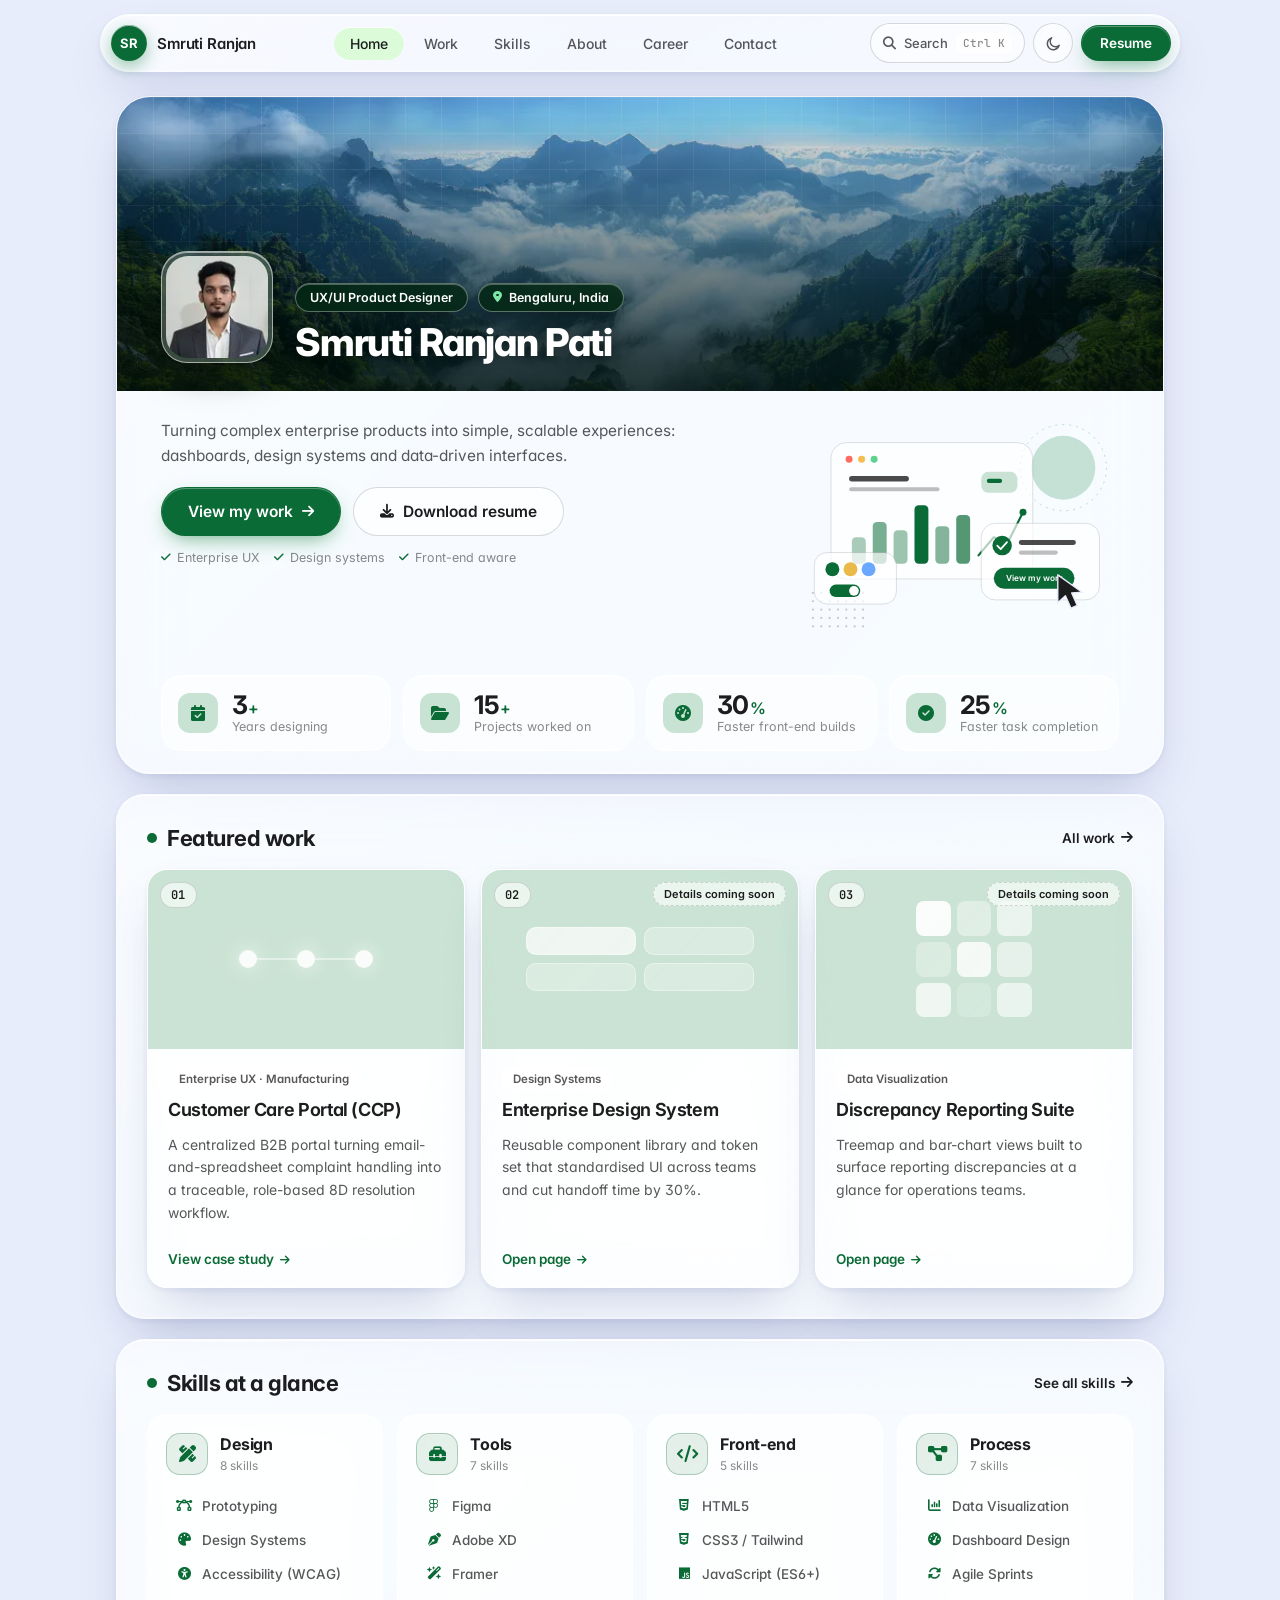
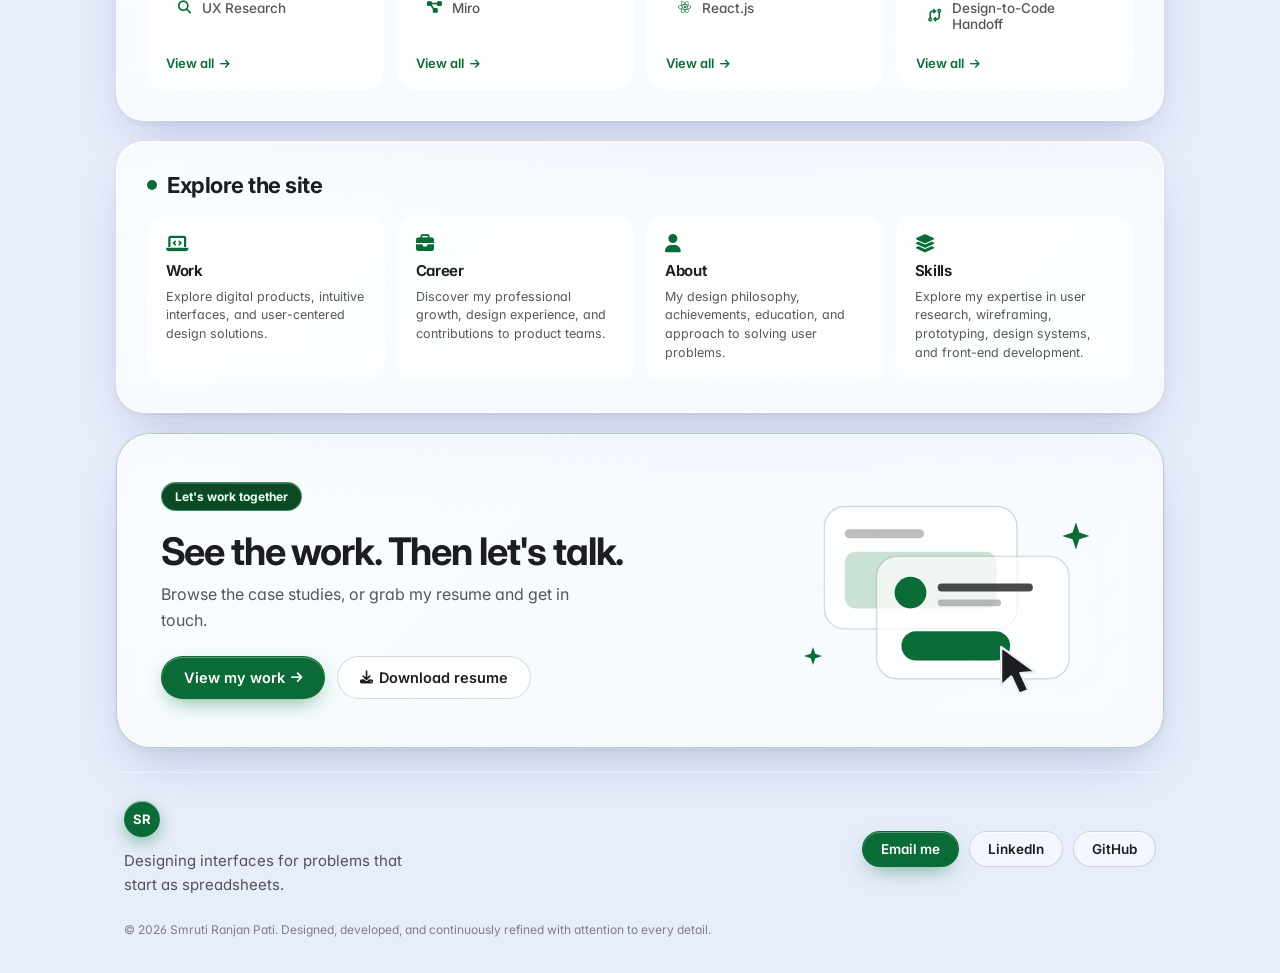
==== commit 74eead09: "New update" ====
--- a/index.html
+++ b/index.html
@@ -6,8 +6,10 @@
       name="viewport"
       content="width=device-width, initial-scale=1.0, viewport-fit=cover"
     />
-    <link rel="icon" type="image/x-icon" href="./assets/favicon.ico" />
-    <link rel="apple-touch-icon" href="./assets/favicon.ico" />
+    <link rel="apple-touch-icon" sizes="180x180" href="./assets/favicon/apple-touch-icon.png" />
+    <link rel="icon" type="image/png" sizes="32x32" href="./assets/favicon/favicon-32x32.png" />
+    <link rel="icon" type="image/png" sizes="16x16" href="./assets/favicon/favicon-16x16.png" />
+    <link rel="manifest" href="./assets/favicon/site.webmanifest" />
     <title>Smruti Ranjan - UX/UI Product Designer</title>
     <meta
       name="description"
@@ -66,13 +68,30 @@
       href="https://fonts.googleapis.com/css2?family=Inter:wght@400;500;600;700;800&family=JetBrains+Mono:wght@400;500;600&display=swap"
       rel="stylesheet"
     />
-    <link rel="preload" as="font" type="font/woff2" crossorigin href="https://cdnjs.cloudflare.com/ajax/libs/font-awesome/6.7.2/webfonts/fa-solid-900.woff2" />
-    <link rel="preload" as="font" type="font/woff2" crossorigin href="https://cdnjs.cloudflare.com/ajax/libs/font-awesome/6.7.2/webfonts/fa-brands-400.woff2" />
+    <link
+      rel="preload"
+      as="font"
+      type="font/woff2"
+      crossorigin
+      href="https://cdnjs.cloudflare.com/ajax/libs/font-awesome/6.7.2/webfonts/fa-solid-900.woff2"
+    />
+    <link
+      rel="preload"
+      as="font"
+      type="font/woff2"
+      crossorigin
+      href="https://cdnjs.cloudflare.com/ajax/libs/font-awesome/6.7.2/webfonts/fa-brands-400.woff2"
+    />
     <link
       rel="stylesheet"
       href="https://cdnjs.cloudflare.com/ajax/libs/font-awesome/6.7.2/css/all.min.css"
     />
-    <link rel="preload" as="image" href="assets/2151604604.webp" fetchpriority="high" />
+    <link
+      rel="preload"
+      as="image"
+      href="assets/2151604604.webp"
+      fetchpriority="high"
+    />
     <link rel="stylesheet" href="css/style.css" />
     <link rel="stylesheet" href="css/pages.css" />
     <script>
@@ -253,23 +272,35 @@
             <a class="explore-card" href="work.html"
               ><i class="fa-solid fa-laptop-code" aria-hidden="true"></i>
               <h3>Work</h3>
-              <p>Explore digital products, intuitive interfaces, and user-centered design solutions.</p></a
+              <p>
+                Explore digital products, intuitive interfaces, and
+                user-centered design solutions.
+              </p></a
             >
             <a class="explore-card" href="career.html"
               ><i class="fa-solid fa-briefcase" aria-hidden="true"></i>
               <h3>Career</h3>
-              <p>Discover my professional growth, design experience, and contributions to product teams.</p></a
+              <p>
+                Discover my professional growth, design experience, and
+                contributions to product teams.
+              </p></a
             >
             <a class="explore-card" href="about.html"
               ><i class="fa-solid fa-user" aria-hidden="true"></i>
               <h3>About</h3>
-              <p>My design philosophy, achievements, education, and approach to solving user problems.</p></a
+              <p>
+                My design philosophy, achievements, education, and approach to
+                solving user problems.
+              </p></a
             >
 
             <a class="explore-card" href="skills.html"
               ><i class="fa-solid fa-layer-group" aria-hidden="true"></i>
               <h3>Skills</h3>
-              <p>Explore my expertise in user research, wireframing, prototyping, design systems, and front-end development.</p></a
+              <p>
+                Explore my expertise in user research, wireframing, prototyping,
+                design systems, and front-end development.
+              </p></a
             >
           </div>
         </section>
@@ -283,4 +314,4 @@
     <script src="js/work.js" defer blocking="render"></script>
     <script src="js/home.js" defer blocking="render"></script>
   </body>
-</html>+</html>
--- a/css/pages.css
+++ b/css/pages.css
@@ -2117,4 +2117,106 @@
     -webkit-box-orient: vertical;
     overflow: hidden;
   }
+}
+/* =====================================================================
+   ABOUT: certifications grid + education
+   Built by js/about.js from js/data.js. The grid adds columns as space
+   allows, so 3 certificates or 30 both stay tidy.
+   ===================================================================== */
+.cert-count{
+  font-size: 12.5px;
+  font-weight: 600;
+  color: var(--text-faint);
+  white-space: nowrap;
+}
+
+.cert-filters{
+  margin-bottom: 16px;
+}
+
+.cert-grid,
+.edu-grid{
+  display: grid;
+  grid-template-columns: repeat(auto-fill, minmax(min(100%, 290px), 1fr));
+  gap: 12px;
+}
+
+.edu-grid{
+  grid-template-columns: repeat(auto-fit, minmax(min(100%, 320px), 1fr));
+}
+
+.cert-card,
+.edu-card{
+  display: flex;
+  align-items: flex-start;
+  gap: 14px;
+  min-width: 0;
+  padding: 16px;
+  border-radius: var(--radius-md);
+  background: var(--surface-2);
+  border: 1px solid var(--border);
+  box-shadow: 0 1px 0 var(--glass-edge) inset;
+  transition:
+    transform 0.3s var(--ease),
+    border-color 0.25s,
+    background 0.25s;
+}
+
+@media (hover: hover) and (pointer: fine) {
+  .cert-card:hover,
+  .edu-card:hover{
+    background: var(--surface-3);
+    border-color: var(--forest-line);
+    transform: translateY(-3px);
+  }
+}
+
+.cert-body{
+  min-width: 0;
+  display: flex;
+  flex-direction: column;
+  gap: 3px;
+}
+
+.cert-body h3{
+  font-size: 15px;
+  font-weight: 650;
+  line-height: 1.35;
+}
+
+.cert-body p{
+  font-size: 13.5px;
+  line-height: 1.4;
+}
+
+.cert-body .exp-date{
+  white-space: normal;
+}
+
+.cert-link{
+  display: inline-flex;
+  align-items: center;
+  gap: 6px;
+  margin-top: 6px;
+  width: fit-content;
+  font-size: 12.5px;
+  font-weight: 600;
+  color: var(--forest);
+}
+
+.cert-link i{
+  font-size: 10px;
+}
+
+.cert-more{
+  display: flex;
+  justify-content: center;
+}
+
+.cert-more .btn{
+  margin-top: 16px;
+}
+
+.cert-more .btn[hidden]{
+  display: none;
 }
